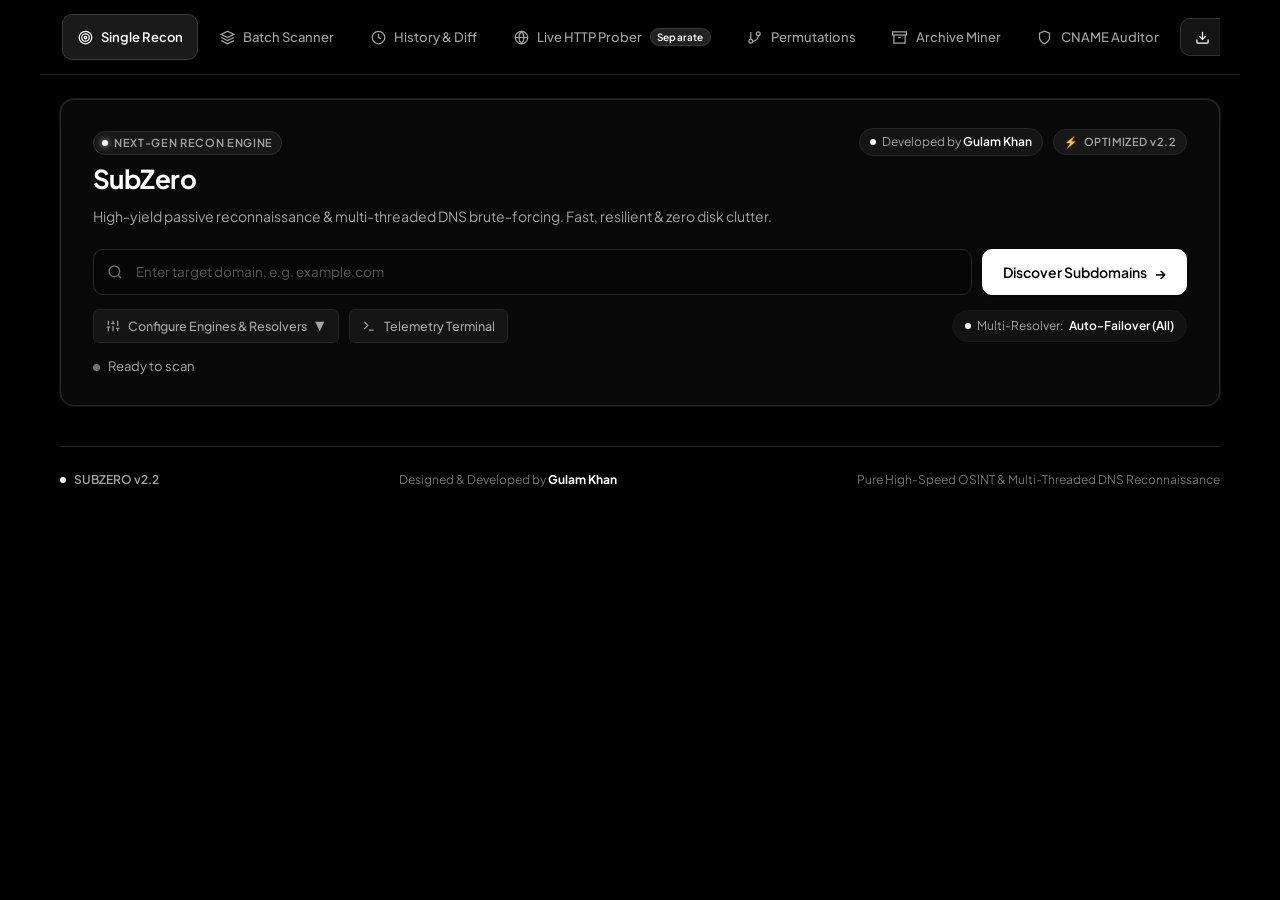
==== templates/index.html @ 430f4994 "feat: add 5 advanced recon engines, optimize multi-resolver flow, and improve UI - Direct TLS SAN Ce" ====
<!doctype html>
<html lang="en">
<head>
  <meta charset="utf-8">
  <meta name="viewport" content="width=device-width,initial-scale=1">
  <meta name="author" content="Gulam Khan">
  <meta name="description" content="SubZero - Enterprise OSINT Reconnaissance, Multi-Domain Batch Scanner, History Diff & Live Prober Developed by Gulam Khan">
  <title>SubZero — OSINT & Reconnaissance Platform (by Gulam Khan)</title>
  <link rel="preconnect" href="https://fonts.googleapis.com">
  <link rel="preconnect" href="https://fonts.gstatic.com" crossorigin>
  <link href="https://fonts.googleapis.com/css2?family=Plus+Jakarta+Sans:wght@400;500;600;700;800&family=JetBrains+Mono:wght@400;500;600&display=swap" rel="stylesheet">
  <link rel="stylesheet" href="/static/style.css?v=2026_monochrome_noir">
</head>
<body>


  <main class="wrap">
    <!-- Top Platform Navigation: Clean, Uncluttered, Enterprise Dashboard Feel -->
    <header class="platform-header">
      <div class="platform-nav-wrapper">
        <nav class="platform-nav" aria-label="Engine Views">
          <button type="button" class="nav-tab active" id="tab-btn-single" onclick="switchPlatformTab('single')">
            <span class="nav-icon"><svg viewBox="0 0 24 24" fill="none" stroke="currentColor" stroke-width="2"><circle cx="12" cy="12" r="10"/><circle cx="12" cy="12" r="6"/><circle cx="12" cy="12" r="2"/></svg></span>
            <span class="nav-title">Single Recon</span>
          </button>
          <button type="button" class="nav-tab" id="tab-btn-batch" onclick="switchPlatformTab('batch')">
            <span class="nav-icon"><svg viewBox="0 0 24 24" fill="none" stroke="currentColor" stroke-width="2"><polygon points="12 2 2 7 12 12 22 7 12 2"/><polyline points="2 17 12 22 22 17"/><polyline points="2 12 12 17 22 12"/></svg></span>
            <span class="nav-title">Batch Scanner</span>
          </button>
          <button type="button" class="nav-tab" id="tab-btn-history" onclick="switchPlatformTab('history')">
            <span class="nav-icon"><svg viewBox="0 0 24 24" fill="none" stroke="currentColor" stroke-width="2"><circle cx="12" cy="12" r="10"/><polyline points="12 6 12 12 16 14"/></svg></span>
            <span class="nav-title">History & Diff</span>
          </button>
          <button type="button" class="nav-tab nav-tab-prober" id="tab-btn-prober" onclick="switchPlatformTab('prober')">
            <span class="nav-icon"><svg viewBox="0 0 24 24" fill="none" stroke="currentColor" stroke-width="2"><circle cx="12" cy="12" r="10"/><line x1="2" y1="12" x2="22" y2="12"/><path d="M12 2a15.3 15.3 0 0 1 4 10 15.3 15.3 0 0 1-4 10 15.3 15.3 0 0 1-4-10 15.3 15.3 0 0 1 4-10z"/></svg></span>
            <span class="nav-title">Live HTTP Prober</span>
            <span class="nav-badge-pill">Separate</span>
          </button>
          <button type="button" class="nav-tab" id="tab-btn-permutations" onclick="switchPlatformTab('permutations')">
            <span class="nav-icon"><svg viewBox="0 0 24 24" fill="none" stroke="currentColor" stroke-width="2"><line x1="6" y1="3" x2="6" y2="15"/><circle cx="18" cy="6" r="3"/><circle cx="6" cy="18" r="3"/><path d="M18 9a9 9 0 0 1-9 9"/></svg></span>
            <span class="nav-title">Permutations</span>
          </button>
          <button type="button" class="nav-tab" id="tab-btn-archive" onclick="switchPlatformTab('archive')">
            <span class="nav-icon"><svg viewBox="0 0 24 24" fill="none" stroke="currentColor" stroke-width="2"><polyline points="21 8 21 21 3 21 3 8"/><rect x="1" y="3" width="22" height="5"/><line x1="10" y1="12" x2="14" y2="12"/></svg></span>
            <span class="nav-title">Archive Miner</span>
          </button>
          <button type="button" class="nav-tab" id="tab-btn-auditor" onclick="switchPlatformTab('auditor')">
            <span class="nav-icon"><svg viewBox="0 0 24 24" fill="none" stroke="currentColor" stroke-width="2"><path d="M12 22s8-4 8-10V5l-8-3-8 3v7c0 6 8 10 8 10z"/></svg></span>
            <span class="nav-title">CNAME Auditor</span>
          </button>
          <a href="/api/download/zip" class="nav-tab nav-tab-download" download="subzero_by_gulam_khan.zip" title="Download Complete Project ZIP (Portable & Ready-to-Run)" style="text-decoration: none; margin-left: auto;">
            <span class="nav-icon"><svg viewBox="0 0 24 24" fill="none" stroke="currentColor" stroke-width="2"><path d="M21 15v4a2 2 0 0 1-2 2H5a2 2 0 0 1-2-2v-4"/><polyline points="7 10 12 15 17 10"/><line x1="12" y1="15" x2="12" y2="3"/></svg></span>
            <span class="nav-title">Download ZIP</span>
          </a>
        </nav>
      </div>
    </header>

    <!-- ==================================================================== -->
    <!-- VIEW 1: SINGLE DOMAIN RECONNAISSANCE                                 -->
    <!-- ==================================================================== -->
    <div id="view-single" class="platform-view active">
      <!-- Hero & Scan Setup Card -->
      <section class="card hero" id="hero-card">
        <div class="brand-row">
          <div>
            <div class="eyebrow-badge">
              <span class="pulse-dot"></span>
              <span>NEXT-GEN RECON ENGINE</span>
            </div>
            <h1>SubZero</h1>
          </div>
          <div class="brand-right">
            <div class="developer-pill">
              <span class="dev-badge-dot"></span>
              <span class="dev-text">Developed by <strong class="dev-author">Gulam Khan</strong></span>
            </div>
            <div class="hud-status-badge">
              <span class="hud-icon">⚡</span>
              <span class="hud-text">OPTIMIZED v2.2</span>
            </div>
          </div>
        </div>
        <p class="muted">High-yield passive reconnaissance & multi-threaded DNS brute-forcing. Fast, resilient & zero disk clutter.</p>

        <form id="scan-form" class="row" onsubmit="event.preventDefault(); startScan();">
          <div class="input-wrapper">
            <span class="input-icon"><svg viewBox="0 0 24 24" fill="none" stroke="currentColor" stroke-width="2"><circle cx="11" cy="11" r="8"/><line x1="21" y1="21" x2="16.65" y2="16.65"/></svg></span>
            <input id="domain" type="text" placeholder="Enter target domain, e.g. example.com" autocomplete="off" spellcheck="false" required>
          </div>
          <button id="scan-btn" type="submit">
            <span class="btn-text">Discover Subdomains</span>
            <span class="btn-arrow">→</span>
          </button>
          <button id="cancel-btn" type="button" class="btn-cancel hidden" onclick="cancelScan()">
            <span>✕ Cancel</span>
          </button>
        </form>

        <!-- Clean Quick Toolbar (Clean Minimalist Interface) -->
        <div class="quick-toolbar">
          <button type="button" class="drawer-toggle-btn" id="btn-toggle-engines" onclick="toggleEngineDrawer()">
            <svg width="14" height="14" viewBox="0 0 24 24" fill="none" stroke="currentColor" stroke-width="2"><line x1="4" y1="21" x2="4" y2="14"/><line x1="4" y1="10" x2="4" y2="3"/><line x1="12" y1="21" x2="12" y2="12"/><line x1="12" y1="8" x2="12" y2="3"/><line x1="20" y1="21" x2="20" y2="16"/><line x1="20" y1="12" x2="20" y2="3"/><line x1="1" y1="14" x2="7" y2="14"/><line x1="9" y1="8" x2="15" y2="8"/><line x1="17" y1="16" x2="23" y2="16"/></svg><span>Configure Engines & Resolvers</span>
            <span id="engine-drawer-arrow">▼</span>
          </button>
          <button type="button" class="drawer-toggle-btn" id="btn-toggle-terminal" onclick="toggleTerminalBox()">
            <svg width="14" height="14" viewBox="0 0 24 24" fill="none" stroke="currentColor" stroke-width="2"><polyline points="4 17 10 11 4 5"/><line x1="12" y1="19" x2="20" y2="19"/></svg><span>Telemetry Terminal</span>
          </button>
          <div class="quick-resolver-pill">
            <span class="quick-dot"></span>
            <span>Multi-Resolver:</span>
            <strong id="quick-resolver-label">Auto-Failover (All)</strong>
          </div>
        </div>

        <!-- Collapsible Engine Drawer (Hidden by default for maximum front-page cleanliness) -->
        <div id="engine-drawer" class="engine-drawer hidden">
          <div class="engine-section-label">CONFIGURE RECONNAISSANCE ENGINES</div>
          <div class="toggle-row">
            <label class="engine-chip">
              <input id="source-subfinder" type="checkbox" checked>
              <span class="chip-dot"></span>
              <span class="chip-label">Subfinder Fast</span>
            </label>
            <label class="engine-chip chip-deep">
              <input id="source-subfinder_all" type="checkbox" checked>
              <span class="chip-dot"></span>
              <span class="chip-label">Subfinder Deep (52 Sources)</span>
            </label>
            <label class="engine-chip chip-ct">
              <input id="source-crtsh" type="checkbox" checked>
              <span class="chip-dot"></span>
              <span class="chip-label">crt.sh (CT Logs)</span>
            </label>
            <label class="engine-chip">
              <input id="source-rapiddns" type="checkbox" checked>
              <span class="chip-dot"></span>
              <span class="chip-label">RapidDNS</span>
            </label>
            <label class="engine-chip chip-emerald">
              <input id="source-hackertarget" type="checkbox" checked>
              <span class="chip-dot"></span>
              <span class="chip-label">HackerTarget</span>
            </label>
            <label class="engine-chip">
              <input id="source-sslmate" type="checkbox" checked>
              <span class="chip-dot"></span>
              <span class="chip-label">SSLMate (CertSpotter)</span>
            </label>
            <label class="engine-chip">
              <input id="source-amass" type="checkbox">
              <span class="chip-dot"></span>
              <span class="chip-label">Amass (File-Streamed)</span>
            </label>
            <label class="engine-chip">
              <input id="source-otx" type="checkbox" checked>
              <span class="chip-dot"></span>
              <span class="chip-label">AlienVault OTX</span>
            </label>
            <label class="engine-chip">
              <input id="source-urlscan" type="checkbox" checked>
              <span class="chip-dot"></span>
              <span class="chip-label">URLScan.io</span>
            </label>

            <!-- Active DNS Brute-Force Chip Group -->
            <div class="active-group">
              <label class="engine-chip chip-active" style="border:none; background:transparent; padding:0;">
                <input id="active-dns" type="checkbox">
                <span class="chip-dot"></span>
                <span class="chip-label">Active DNS Brute-Force</span>
              </label>
              <select id="active-wordlist" class="wordlist-select" title="Dictionary size for DNS brute-forcing">
                <option value="5000" selected>Top 5,000 (SecLists)</option>
                <option value="10000">Deep 10,000 (SecLists)</option>
                <option value="20000">Extreme 20,000</option>
                <option value="1500">Fast 1,500</option>
              </select>
            </div>

            <!-- Multi-Resolver Live DNS Check Group -->
            <div class="active-group resolver-group">
              <label class="engine-chip chip-multidns" style="border:none; background:transparent; padding:0;" title="Live DNS Check: Queries Tier-1 public resolvers to determine domain liveness.">
                <input id="validate-dns" type="checkbox" checked>
                <span class="chip-dot"></span>
                <span class="chip-label">Live DNS Check</span>
              </label>
              <select id="dns-resolver-target" class="resolver-select" title="Choose specific resolver or test all with auto-failover" onchange="updateQuickResolverLabel()">
                <option value="all" selected>⚡ All Resolvers (Auto-Failover / Confirm Dead)</option>
                <option value="cloudflare">Cloudflare (1.1.1.1 / 1.0.0.1)</option>
                <option value="google">Google Public DNS (8.8.8.8 / 8.8.4.4)</option>
                <option value="opendns">OpenDNS (208.67.222.222 / 208.67.220.220)</option>
                <option value="quad9">Quad9 Secure (9.9.9.9 / 149.112.112.112)</option>
                <option value="adguard">AdGuard DNS (94.140.14.14)</option>
                <option value="controld">Control D (76.76.2.0)</option>
                <option value="level3">Level3 / Lumen (4.2.2.1)</option>
                <option value="system">System Local OS Only</option>
              </select>
            </div>
            <label class="engine-chip chip-verbose">
              <input id="verbose-dns" type="checkbox" checked>
              <span class="chip-dot"></span>
              <span class="chip-label">Live Verbose Query Log</span>
            </label>
          </div>
        </div>

        <!-- Dynamic Live Scanning Radar HUD (Visible when scan is active) -->
        <div id="scan-hud" class="scan-hud hidden">
          <div class="hud-top">
            <!-- Cyber Radar Scanner Visual -->
            <div class="radar-box">
              <div class="radar-circle">
                <div class="radar-sweep"></div>
                <div class="radar-cross-h"></div>
                <div class="radar-cross-v"></div>
                <div class="radar-dot dot-1"></div>
                <div class="radar-dot dot-2"></div>
                <div class="radar-dot dot-3"></div>
                <div class="radar-center-blip"></div>
              </div>
            </div>

            <div class="hud-details">
              <div class="hud-target-bar">
                <div class="hud-target-pill">
                  <span class="hud-tag">TARGET</span>
                  <span id="hud-target" class="hud-target-text">domain.com</span>
                </div>
                <div class="hud-timer-pill">
                  <span class="timer-icon">⏱</span>
                  <span id="hud-timer" class="hud-timer-text">00:00</span>
                </div>
              </div>

              <div id="hud-message" class="hud-message">Initiating reconnaissance engines...</div>

              <div class="hud-progress-track">
                <div id="hud-progress-fill" class="hud-progress-fill"></div>
              </div>
            </div>
          </div>

          <!-- Real-time Engine Activity Badges -->
          <div id="hud-chips-container" class="hud-chips-container">
            <!-- Populated dynamically with pulsing active badges -->
          </div>
        </div>

        <!-- Live Backend Terminal Log Stream (Toggleable on demand) -->
        <div id="terminal-box" class="terminal-box hidden">
          <div class="terminal-header">
            <div class="terminal-left-group">
              <div class="terminal-dots">
                <span class="dot-red"></span>
                <span class="dot-yellow"></span>
                <span class="dot-green"></span>
              </div>
              <div class="terminal-tabs">
                <button type="button" class="term-tab active" id="tab-active-dns" onclick="setTerminalFilter('active-dns')">🎯 Active DNS Only</button>
                <button type="button" class="term-tab" id="tab-all" onclick="setTerminalFilter('all')">All Logs</button>
                <button type="button" class="term-tab" id="tab-resolved" onclick="setTerminalFilter('resolved')">✅ Resolved Only</button>
              </div>
            </div>
            <div class="terminal-actions">
              <span id="term-counter" class="term-counter">0 QUERIES STREAMED</span>
              <button type="button" id="term-scroll-btn" class="term-btn" onclick="toggleAutoScroll()">Auto-scroll: ON</button>
              <button type="button" class="term-btn" onclick="clearTerminal()">Clear</button>
              <button type="button" id="term-toggle-btn" class="term-btn" onclick="toggleTerminal()">Hide</button>
            </div>
          </div>
          <div id="terminal-body" class="terminal-body">
            <div class="terminal-line log-info">[00:00:00] SubZero v2.2 • Developed by Gulam Khan</div>
            <div class="terminal-line muted-line">[00:00:00] Backend ready. Specifically streaming Active DNS brute-force queries (#0001, #0002...) live here...</div>
          </div>
        </div>

        <!-- General Status Bar -->
        <div id="status" class="status idle" aria-live="polite">
          <span class="dot"></span>
          <span class="text">Ready to scan</span>
        </div>
      </section>

      <!-- Results Section Card -->
      <section id="out" class="card out-card hidden">
        <!-- 1. Dedicated MAIN TARGET DOMAIN Block (Always at the very top of findings) -->
        <div class="results-block-main">
          <div class="block-section-heading">
            <span class="heading-icon">🎯</span>
            <span class="heading-title">MAIN TARGET DOMAIN</span>
            <span class="badge badge-apex-pill">APEX ROOT</span>
          </div>
          <div id="main-domain-showcase" class="main-domain-card">
            <div class="main-domain-inner">
              <div class="main-domain-left">
                <span class="badge badge-main-domain">TARGET APEX</span>
                <strong id="main-domain-host" class="main-domain-host">example.com</strong>
              </div>
              <div id="main-domain-meta" class="main-domain-right"></div>
            </div>
          </div>
        </div>

        <!-- 2. Dedicated DISCOVERED SUBDOMAINS Block (Directly below Main Domain) -->
        <div class="results-block-subs">
          <div class="top">
            <div>
              <div class="count-row">
                <span class="subs-title-icon">🔍</span>
                <h2 id="count">0 Subdomains</h2>
                <span id="cached-tag" class="badge badge-cached hidden">Cached</span>
              </div>
              <p id="source-stats" class="muted stats-line"></p>
            </div>
            <div class="actions">
              <a id="link-html" href="#" class="action-btn action-btn-html" download title="Download Executive HTML Report">HTML Report</a>
              <a id="link-txt" href="#" class="action-btn" download>TXT</a>
              <a id="link-csv" href="#" class="action-btn" download>CSV</a>
              <a id="link-json" href="#" class="action-btn" download>JSON</a>
              <a id="link-ips" href="#" class="action-btn action-btn-ips" download title="Download clean list of resolved unique IP addresses">IPs (.txt)</a>
              <button type="button" id="btn-to-permutations" class="action-btn action-btn-permute" onclick="sendDiscoveredToPermutations()" title="Mutate discovered subdomains to uncover hidden staging/dev assets">Permute</button>
              <button type="button" id="btn-to-archive" class="action-btn action-btn-archive" onclick="sendDomainToArchiveMiner()" title="Extract historical URLs & sensitive endpoints from Internet Archive">Archive URLs</button>
              <button type="button" id="btn-to-auditor" class="action-btn action-btn-auditor" onclick="sendDiscoveredToAuditor()" title="Audit DNS CNAMEs for dangling cloud pointers">CNAME Audit</button>
              <button type="button" id="btn-to-prober" class="action-btn action-btn-probe" onclick="sendDiscoveredToProber()" title="Send discovered subdomains to the Live HTTP Prober">Probe Status</button>
              <button type="button" id="btn-open-diff" class="action-btn action-btn-diff" onclick="openDiffModal()" title="Compare current scan against previous scans to identify newly added (+) or removed (-) subdomains">Delta Diff</button>
              <button type="button" id="copy-ips-btn" class="action-btn action-btn-copy-ips" onclick="copyDiscoveredIPs()" title="Copy all unique resolved IPs to clipboard">Copy IPs</button>
              <button type="button" id="copy-btn" class="copy-all-btn" onclick="copyAll()">Copy Subs</button>
            </div>
          </div>

          <!-- Real-Time Filter Bar -->
          <div class="filter-row">
            <div class="filter-wrapper">
              <span class="filter-icon"><svg width="14" height="14" viewBox="0 0 24 24" fill="none" stroke="currentColor" stroke-width="2"><circle cx="11" cy="11" r="8"/><line x1="21" y1="21" x2="16.65" y2="16.65"/></svg></span>
              <input id="filter-input" type="text" placeholder="Filter subdomains (e.g. admin, api, vpn, mail)..." oninput="filterResults()">
              <button type="button" id="filter-clear-btn" class="filter-clear hidden" onclick="clearFilter()">✕</button>
            </div>
            <div id="filter-counter" class="filter-counter hidden">Showing 0 of 0</div>
          </div>

          <!-- Discovered Subdomains List Container (#001, #002...) -->
          <div id="list" class="list"></div>

          <!-- Optional Provider Notes: Collapsible, subtle, unobtrusive at the bottom -->
          <div id="warnings" class="warn-collapsible hidden"></div>
        </div>
      </section>
    </div>

    <!-- ==================================================================== -->
    <!-- VIEW 2: MULTI-DOMAIN BATCH QUEUE SCANNER                             -->
    <!-- ==================================================================== -->
    <div id="view-batch" class="platform-view hidden">
      <section class="card hero">
        <div class="brand-row">
          <div>
            <div class="eyebrow-badge">
              <span class="pulse-dot"></span>
              <span>ENTERPRISE QUEUE ENGINE</span>
            </div>
            <h2>Multi-Domain Batch Recon</h2>
          </div>
          <div class="brand-right">
            <div class="developer-pill">
              <span class="dev-badge-dot"></span>
              <span class="dev-text">Developed by <strong class="dev-author">Gulam Khan</strong></span>
            </div>
          </div>
        </div>
        <p class="muted">Queue multiple domains for automated discovery. Executes sequential scans with zero memory leaks and automatic artifact generation.</p>

        <div class="batch-input-card">
          <label class="batch-label" for="batch-domains">
            <span>TARGET DOMAIN QUEUE (ONE PER LINE)</span>
            <span id="batch-count-badge" class="badge badge-cached">0 targets</span>
          </label>
          <textarea id="batch-domains" class="batch-textarea" rows="6" placeholder="tesla.com&#10;spacex.com&#10;stripe.com&#10;uber.com" spellcheck="false" oninput="updateBatchTargetCount()"></textarea>

          <div class="batch-controls">
            <button id="batch-start-btn" type="button" class="btn-primary" onclick="startBatchScan()">
              <span>Launch Batch Recon</span>
            </button>
            <button id="batch-cancel-btn" type="button" class="btn-cancel hidden" onclick="cancelBatchScan()">
              <span>✕ Cancel Batch</span>
            </button>
            <button type="button" class="term-btn" onclick="document.getElementById('batch-domains').value = ''; updateBatchTargetCount();">Clear</button>
          </div>
        </div>

        <!-- Real-Time Batch Progress Track -->
        <div id="batch-hud" class="scan-hud hidden" style="margin-top: 20px;">
          <div class="hud-top">
            <div class="radar-box">
              <div class="radar-circle">
                <div class="radar-sweep"></div>
                <div class="radar-cross-h"></div>
                <div class="radar-cross-v"></div>
                <div class="radar-center-blip"></div>
              </div>
            </div>
            <div class="hud-details">
              <div class="hud-target-bar">
                <div class="hud-target-pill">
                  <span class="hud-tag">CURRENT</span>
                  <span id="batch-current-domain" class="hud-target-text">None</span>
                </div>
                <div class="hud-timer-pill">
                  <span class="timer-icon">📊</span>
                  <span id="batch-progress-text" class="hud-timer-text">0 / 0</span>
                </div>
              </div>
              <div id="batch-status-msg" class="hud-message">Queue idle.</div>
              <div class="hud-progress-track">
                <div id="batch-progress-fill" class="hud-progress-fill" style="width: 0%;"></div>
              </div>
            </div>
          </div>
        </div>

        <!-- Batch Results Summary Table -->
        <div id="batch-results-box" class="batch-results-container hidden">
          <div class="batch-results-header">
            <h3>Batch Execution Summary</h3>
            <span id="batch-total-subdomains" class="badge badge-conf-high">0 Subdomains Discovered</span>
          </div>
          <div class="table-responsive">
            <table class="cyber-table" id="batch-summary-table">
              <thead>
                <tr>
                  <th>Target Domain</th>
                  <th>Status</th>
                  <th>Subdomains Found</th>
                  <th>Actions</th>
                </tr>
              </thead>
              <tbody id="batch-summary-tbody">
                <!-- Dynamically populated -->
              </tbody>
            </table>
          </div>
        </div>
      </section>
    </div>

    <!-- ==================================================================== -->
    <!-- VIEW 3: SCAN HISTORY & DIFF TRACKER                                  -->
    <!-- ==================================================================== -->
    <div id="view-history" class="platform-view hidden">
      <section class="card hero">
        <div class="brand-row">
          <div>
            <div class="eyebrow-badge">
              <span class="pulse-dot"></span>
              <span>TIMELINE & DELTA TRACKER</span>
            </div>
            <h2>Scan History & Change Diff</h2>
          </div>
          <div class="brand-right">
            <div class="developer-pill">
              <span class="dev-badge-dot"></span>
              <span class="dev-text">Developed by <strong class="dev-author">Gulam Khan</strong></span>
            </div>
          </div>
        </div>
        <p class="muted">Review historical discovery snapshots and calculate precise differences. Detect newly provisioned subdomains (+) and decommissioned endpoints (-).</p>

        <!-- Diff Comparison Selector -->
        <div class="diff-selection-bar">
          <div class="diff-select-group">
            <label for="diff-select-a">BASELINE SCAN (OLDER)</label>
            <select id="diff-select-a" class="cyber-select">
              <option value="">Select Baseline Scan...</option>
            </select>
          </div>
          <div class="diff-vs-badge">VS</div>
          <div class="diff-select-group">
            <label for="diff-select-b">COMPARISON SCAN (NEWER)</label>
            <select id="diff-select-b" class="cyber-select">
              <option value="">Select Comparison Scan...</option>
            </select>
          </div>
          <button type="button" class="btn-primary" onclick="computeScanDiff()">
            <span>Compare Scans</span>
          </button>
        </div>

        <!-- Diff Output Container -->
        <div id="diff-output-box" class="diff-output-card hidden">
          <div class="diff-metric-grid">
            <div class="metric-card metric-added">
              <div class="metric-val" id="diff-count-added">+0</div>
              <div class="metric-lbl">New Subdomains Added</div>
            </div>
            <div class="metric-card metric-removed">
              <div class="metric-val" id="diff-count-removed">-0</div>
              <div class="metric-lbl">Subdomains Removed</div>
            </div>
            <div class="metric-card metric-unchanged">
              <div class="metric-val" id="diff-count-unchanged">0</div>
              <div class="metric-lbl">Persistent / Unchanged</div>
            </div>
          </div>

          <div class="diff-lists-grid">
            <div class="diff-column">
              <h4 class="diff-col-header header-added">🟢 Newly Discovered Subdomains</h4>
              <div id="diff-added-list" class="diff-item-list">
                <div class="list-empty">No additions found.</div>
              </div>
            </div>
            <div class="diff-column">
              <h4 class="diff-col-header header-removed">🔴 Removed / Offline Subdomains</h4>
              <div id="diff-removed-list" class="diff-item-list">
                <div class="list-empty">No removals found.</div>
              </div>
            </div>
          </div>
        </div>

        <!-- Historical Scans Table -->
        <div class="history-table-section">
          <div class="history-header-row">
            <h3>Recent Reconnaissance Scans</h3>
            <button type="button" class="term-btn" onclick="fetchHistoryScans()">🔄 Refresh History</button>
          </div>
          <div class="table-responsive">
            <table class="cyber-table" id="history-table">
              <thead>
                <tr>
                  <th>Timestamp</th>
                  <th>Target Domain</th>
                  <th>Subdomains Found</th>
                  <th>Engines Used</th>
                  <th>Actions</th>
                </tr>
              </thead>
              <tbody id="history-table-tbody">
                <!-- Dynamically populated -->
              </tbody>
            </table>
          </div>
        </div>
      </section>
    </div>

    <!-- ==================================================================== -->
    <!-- VIEW 4: SEPARATE LIVE HTTP / SERVICE PROBER                          -->
    <!-- ==================================================================== -->
    <div id="view-prober" class="platform-view hidden">
      <section class="card hero">
        <div class="brand-row">
          <div>
            <div class="eyebrow-badge">
              <span class="pulse-dot"></span>
              <span>STRICTLY SEPARATE MODULE</span>
            </div>
            <h2>Live HTTP & Service Prober</h2>
          </div>
          <div class="brand-right">
            <div class="developer-pill">
              <span class="dev-badge-dot"></span>
              <span class="dev-text">Developed by <strong class="dev-author">Gulam Khan</strong></span>
            </div>
          </div>
        </div>
        <p class="muted">On-demand service availability testing. Strictly separated from passive and active DNS enumeration to maintain pure, lightweight reconnaissance.</p>

        <div class="batch-input-card">
          <div class="prober-input-top">
            <label class="batch-label" for="prober-hosts">
              <span>TARGET HOSTS TO PROBE (ONE PER LINE)</span>
              <span id="prober-count-badge" class="badge badge-cached">0 hosts</span>
            </label>
            <button type="button" class="action-btn" onclick="importFromCurrentScan()" style="font-size: 11px;">
              📥 Import from Current Scan
            </button>
          </div>
          <textarea id="prober-hosts" class="batch-textarea" rows="6" placeholder="admin.example.com&#10;api.example.com&#10;vpn.example.com" spellcheck="false" oninput="updateProberCount()"></textarea>

          <div class="batch-controls" style="align-items: center; flex-wrap: wrap;">
            <button id="probe-start-btn" type="button" class="btn-primary" onclick="startLiveProbe()">
              <span>Probe Live Status</span>
            </button>
            <div class="active-group resolver-group" style="padding: 4px 10px;">
              <span style="font-size: 11px; font-weight: 700; color: var(--accent-emerald);">RESOLVER:</span>
              <select id="prober-resolver-target" class="resolver-select" title="DNS resolver used when validating host existence">
                <option value="all" selected>⚡ All Resolvers (Auto-Failover)</option>
                <option value="cloudflare">Cloudflare (1.1.1.1)</option>
                <option value="google">Google (8.8.8.8)</option>
                <option value="opendns">OpenDNS (208.67.222.222)</option>
                <option value="quad9">Quad9 (9.9.9.9)</option>
                <option value="adguard">AdGuard (94.140.14.14)</option>
                <option value="controld">Control D (76.76.2.0)</option>
                <option value="level3">Level3 (4.2.2.1)</option>
                <option value="system">System Local OS</option>
              </select>
            </div>
            <button type="button" class="term-btn" onclick="document.getElementById('prober-hosts').value = ''; updateProberCount();">Clear</button>
          </div>
        </div>

        <!-- Prober Metrics Bar -->
        <div id="prober-metrics" class="diff-metric-grid hidden" style="margin-top: 20px;">
          <div class="metric-card metric-unchanged">
            <div class="metric-val" id="metric-total-probed">0</div>
            <div class="metric-lbl">Total Probed</div>
          </div>
          <div class="metric-card metric-added">
            <div class="metric-val" id="metric-live-200">0</div>
            <div class="metric-lbl">200 OK (Live)</div>
          </div>
          <div class="metric-card" style="border-color: rgba(56, 189, 248, 0.3);">
            <div class="metric-val" style="color: #38bdf8;" id="metric-redirects">0</div>
            <div class="metric-lbl">3xx Redirects</div>
          </div>
          <div class="metric-card" style="border-color: rgba(245, 158, 11, 0.3);">
            <div class="metric-val" style="color: #f59e0b;" id="metric-auth-403">0</div>
            <div class="metric-lbl">4xx Forbidden</div>
          </div>
          <div class="metric-card metric-removed">
            <div class="metric-val" id="metric-dead">0</div>
            <div class="metric-lbl">Dead / Unreachable</div>
          </div>
        </div>

        <!-- Prober Filter & Search -->
        <div id="prober-results-box" class="prober-results-container hidden" style="margin-top: 24px;">
          <div class="filter-row">
            <div class="filter-wrapper">
              <span class="filter-icon"><svg width="14" height="14" viewBox="0 0 24 24" fill="none" stroke="currentColor" stroke-width="2"><circle cx="11" cy="11" r="8"/><line x1="21" y1="21" x2="16.65" y2="16.65"/></svg></span>
              <input id="prober-filter-input" type="text" placeholder="Filter by status (200, 403), title, server, or hostname..." oninput="filterProberResults()">
            </div>
            <button type="button" class="term-btn" onclick="copyLiveHosts()">Copy Live Hosts</button>
          </div>

          <div class="table-responsive" style="margin-top: 14px;">
            <table class="cyber-table" id="prober-table">
              <thead>
                <tr>
                  <th>Host</th>
                  <th>Status</th>
                  <th>Title</th>
                  <th>Web Server</th>
                  <th>Latency</th>
                  <th>Action</th>
                </tr>
              </thead>
              <tbody id="prober-tbody">
                <!-- Dynamically populated -->
              </tbody>
            </table>
          </div>
        </div>
      </section>
    </div>

    <!-- ==================================================================== -->
    <!-- VIEW 5: DNS ASSET INTEGRITY & DANGLING CNAME AUDITOR                 -->
    <!-- ==================================================================== -->
    <div id="view-auditor" class="platform-view hidden">
      <section class="card hero">
        <div class="brand-row">
          <div>
            <div class="eyebrow-badge">
              <span class="pulse-dot"></span>
              <span>DEFENSIVE ASSET INTEGRITY</span>
            </div>
            <h2>DNS CNAME & Asset Hygiene Auditor</h2>
          </div>
          <div class="brand-right">
            <div class="developer-pill">
              <span class="dev-badge-dot"></span>
              <span class="dev-text">Developed by <strong class="dev-author">Gulam Khan</strong></span>
            </div>
          </div>
        </div>
        <p class="muted">Audits DNS CNAME aliases against cloud providers (AWS S3, GitHub Pages, Heroku, Azure, Shopify, Zendesk, Fastly) to identify abandoned or dangling pointers before misconfigurations occur.</p>

        <div class="batch-input-card">
          <div class="prober-input-top">
            <label class="batch-label" for="auditor-hosts">
              <span>TARGET HOSTNAMES TO AUDIT (ONE PER LINE)</span>
              <span id="auditor-count-badge" class="badge badge-cached">0 hosts</span>
            </label>
            <button type="button" class="action-btn" onclick="importCurrentScanToAuditor()" style="font-size: 11px;">
              📥 Import from Current Scan
            </button>
          </div>
          <textarea id="auditor-hosts" class="batch-textarea" rows="6" placeholder="assets.example.com&#10;docs.example.com&#10;support.example.com" spellcheck="false" oninput="updateAuditorCount()"></textarea>

          <div class="batch-controls">
            <button id="audit-start-btn" type="button" class="btn-primary" onclick="startCnameAudit()">
              <span>Run DNS Integrity Audit</span>
            </button>
            <button type="button" class="term-btn" onclick="document.getElementById('auditor-hosts').value = ''; updateAuditorCount();">Clear</button>
          </div>
        </div>

        <!-- Auditor Metrics Grid -->
        <div id="auditor-metrics" class="diff-metric-grid hidden" style="margin-top: 20px;">
          <div class="metric-card metric-unchanged">
            <div class="metric-val" id="auditor-metric-total">0</div>
            <div class="metric-lbl">Total Audited</div>
          </div>
          <div class="metric-card metric-removed">
            <div class="metric-val" id="auditor-metric-dangling">0</div>
            <div class="metric-lbl">Dangling Pointers (Action Req.)</div>
          </div>
          <div class="metric-card" style="border-color: rgba(245, 158, 11, 0.35);">
            <div class="metric-val" style="color: #fbbf24;" id="auditor-metric-cnames">0</div>
            <div class="metric-lbl">Third-Party Cloud CNAMEs</div>
          </div>
          <div class="metric-card metric-added">
            <div class="metric-val" id="auditor-metric-safe">0</div>
            <div class="metric-lbl">Direct Records (Safe)</div>
          </div>
        </div>

        <!-- Auditor Results Table -->
        <div id="auditor-results-box" class="prober-results-container hidden" style="margin-top: 24px;">
          <div class="filter-row">
            <div class="filter-wrapper">
              <span class="filter-icon"><svg width="14" height="14" viewBox="0 0 24 24" fill="none" stroke="currentColor" stroke-width="2"><circle cx="11" cy="11" r="8"/><line x1="21" y1="21" x2="16.65" y2="16.65"/></svg></span>
              <input id="auditor-filter-input" type="text" placeholder="Filter by host, service (AWS, GitHub, Heroku), or status..." oninput="filterAuditorResults()">
            </div>
            <button type="button" class="term-btn" onclick="copyDanglingHosts()">Copy Dangling Hosts</button>
          </div>

          <div class="table-responsive" style="margin-top: 14px;">
            <table class="cyber-table" id="auditor-table">
              <thead>
                <tr>
                  <th>Host</th>
                  <th>CNAME Target</th>
                  <th>Cloud Service</th>
                  <th>Audit Status</th>
                  <th>Evidence / Fingerprint</th>
                  <th>Remediation Advisory</th>
                </tr>
              </thead>
              <tbody id="auditor-tbody">
                <!-- Dynamically populated -->
              </tbody>
            </table>
          </div>
        </div>
      </section>
    </div>

    <!-- ==================================================================== -->
    <!-- VIEW 6: SUBDOMAIN PERMUTATION & MUTATION ENGINE                      -->
    <!-- ==================================================================== -->
    <div id="view-permutations" class="platform-view hidden">
      <section class="card hero">
        <div class="brand-row">
          <div>
            <div class="eyebrow-badge">
              <span class="pulse-dot"></span>
              <span>INTELLIGENT MUTATION & ALTDNS ENGINE</span>
            </div>
            <h2>Subdomain Permutations</h2>
          </div>
          <div class="brand-right">
            <div class="developer-pill">
              <span class="dev-badge-dot"></span>
              <span class="dev-text">Developed by <strong class="dev-author">Gulam Khan</strong></span>
            </div>
          </div>
        </div>
        <p class="muted">Generates smart prefix/suffix mutations (dev-, api-, stage-, v1-, uat-) from seed subdomains and resolves them with multi-resolver DNS to discover hidden internal and staging assets.</p>

        <div class="batch-input-card">
          <div class="form-grid-2">
            <div>
              <label class="batch-label" for="perm-domain">TARGET ROOT DOMAIN</label>
              <input id="perm-domain" type="text" class="cyber-input" placeholder="e.g. example.com" spellcheck="false">
            </div>
            <div>
              <label class="batch-label" for="perm-resolver">DNS RESOLVER</label>
              <select id="perm-resolver" class="cyber-select">
                <option value="all" selected>⚡ All Resolvers (Auto-Failover / Confirm Dead)</option>
                <option value="cloudflare">Cloudflare (1.1.1.1)</option>
                <option value="google">Google Public DNS (8.8.8.8)</option>
                <option value="opendns">OpenDNS (208.67.222.222)</option>
                <option value="quad9">Quad9 (9.9.9.9)</option>
              </select>
            </div>
          </div>

          <div style="margin-top: 16px;">
            <div class="batch-label">
              <span>SEED SUBDOMAINS (ONE PER LINE OR PASTE)</span>
              <button type="button" class="term-btn" onclick="populatePermSeedsFromRecon()">Pull from Single Recon</button>
            </div>
            <textarea id="perm-seeds" class="batch-textarea" rows="4" placeholder="api.example.com&#10;dev.example.com&#10;admin.example.com" spellcheck="false"></textarea>
          </div>

          <div class="batch-controls" style="margin-top: 16px;">
            <button id="perm-scan-btn" type="button" class="btn-primary" onclick="startPermutationScan()">
              <span>Run Permutation Scan</span>
            </button>
            <button id="perm-preview-btn" type="button" class="action-btn" onclick="previewPermutationCandidates()">
              <span>Preview Candidates (Dry Run)</span>
            </button>
            <button type="button" class="term-btn" onclick="document.getElementById('perm-seeds').value = '';">Clear Seeds</button>
          </div>
        </div>

        <!-- Permutation Results Container -->
        <div id="perm-results-box" class="diff-output-card hidden">
          <div class="diff-metric-grid">
            <div class="metric-card metric-added">
              <div class="metric-val" id="perm-metric-live">0</div>
              <div class="metric-lbl">Live Subdomains Discovered</div>
            </div>
            <div class="metric-card metric-unchanged">
              <div class="metric-val" id="perm-metric-candidates">0</div>
              <div class="metric-lbl">Total Candidates Tested</div>
            </div>
            <div class="metric-card">
              <div class="metric-val" id="perm-metric-time">0s</div>
              <div class="metric-lbl">Scan Duration</div>
            </div>
          </div>

          <div class="filter-row">
            <div class="filter-wrapper">
              <span class="filter-icon"><svg width="14" height="14" viewBox="0 0 24 24" fill="none" stroke="currentColor" stroke-width="2"><circle cx="11" cy="11" r="8"/><line x1="21" y1="21" x2="16.65" y2="16.65"/></svg></span>
              <input id="perm-filter-input" type="text" placeholder="Filter discovered mutations..." oninput="filterPermutationResults()">
            </div>
            <button type="button" class="term-btn" onclick="copyLivePermutations()">Copy Live Hosts</button>
          </div>

          <div class="table-responsive">
            <table class="cyber-table" id="perm-table">
              <thead>
                <tr>
                  <th>Discovered Subdomain</th>
                  <th>Status</th>
                  <th>Resolved IPs</th>
                  <th>Resolver</th>
                  <th>Generating Rule</th>
                </tr>
              </thead>
              <tbody id="perm-tbody"></tbody>
            </table>
          </div>
        </div>
      </section>
    </div>

    <!-- ==================================================================== -->
    <!-- VIEW 7: HISTORICAL ARCHIVE & WAYBACK URL MINER                       -->
    <!-- ==================================================================== -->
    <div id="view-archive" class="platform-view hidden">
      <section class="card hero">
        <div class="brand-row">
          <div>
            <div class="eyebrow-badge">
              <span class="pulse-dot"></span>
              <span>WAYBACK & HISTORICAL RECON</span>
            </div>
            <h2>Historical Archive URL Miner</h2>
          </div>
          <div class="brand-right">
            <div class="developer-pill">
              <span class="dev-badge-dot"></span>
              <span class="dev-text">Developed by <strong class="dev-author">Gulam</strong></span>
            </div>
          </div>
        </div>
        <p class="muted">Queries Internet Archive (Wayback Machine) and AlienVault OTX to extract historical subdomains, leaked configuration files (.env, .git, .sql, .zip), and sensitive parameter endpoints.</p>

        <div class="batch-input-card">
          <div class="row" style="margin-top: 0;">
            <div class="input-wrapper">
              <span class="input-icon">📜</span>
              <input id="archive-domain-input" type="text" placeholder="Enter target domain, e.g. example.com" autocomplete="off" spellcheck="false">
            </div>
            <button id="archive-mine-btn" type="button" class="btn-primary" onclick="startArchiveMining()">
              <span>Mine Historical Archives</span>
            </button>
          </div>
        </div>

        <!-- Archive Results Container -->
        <div id="archive-results-box" class="diff-output-card hidden">
          <div class="diff-metric-grid">
            <div class="metric-card metric-unchanged">
              <div class="metric-val" id="archive-metric-total">0</div>
              <div class="metric-lbl">Total Archived URLs</div>
            </div>
            <div class="metric-card metric-added">
              <div class="metric-val" id="archive-metric-subs">0</div>
              <div class="metric-lbl">Historical Subdomains</div>
            </div>
            <div class="metric-card metric-removed">
              <div class="metric-val" id="archive-metric-sensitive">0</div>
              <div class="metric-lbl">Sensitive Files / Leaks</div>
            </div>
            <div class="metric-card" style="border-color: rgba(245, 158, 11, 0.35);">
              <div class="metric-val" style="color: #fbbf24;" id="archive-metric-params">0</div>
              <div class="metric-lbl">Parameter URLs</div>
            </div>
          </div>

          <!-- Category Sub-Tabs -->
          <div class="terminal-tabs" style="margin-bottom: 14px; background: rgba(0,0,0,0.5); padding: 5px;">
            <button type="button" class="term-tab active" id="tab-archive-sensitive" onclick="switchArchiveCategory('sensitive')">🔴 Sensitive Files (<span id="count-cat-sensitive">0</span>)</button>
            <button type="button" class="term-tab" id="tab-archive-params" onclick="switchArchiveCategory('params')">🔑 Parameters (<span id="count-cat-params">0</span>)</button>
            <button type="button" class="term-tab" id="tab-archive-subs" onclick="switchArchiveCategory('subs')">🌐 Historical Subdomains (<span id="count-cat-subs">0</span>)</button>
            <button type="button" class="term-tab" id="tab-archive-api" onclick="switchArchiveCategory('api')">⚡ API Routes (<span id="count-cat-api">0</span>)</button>
            <button type="button" class="term-tab" id="tab-archive-all" onclick="switchArchiveCategory('all')">All URLs</button>
          </div>

          <div class="filter-row">
            <div class="filter-wrapper">
              <span class="filter-icon"><svg width="14" height="14" viewBox="0 0 24 24" fill="none" stroke="currentColor" stroke-width="2"><circle cx="11" cy="11" r="8"/><line x1="21" y1="21" x2="16.65" y2="16.65"/></svg></span>
              <input id="archive-filter-input" type="text" placeholder="Filter archive results..." oninput="filterArchiveResults()">
            </div>
            <button type="button" class="term-btn" onclick="copyCurrentArchiveCategory()">Copy Current List</button>
          </div>

          <div class="table-responsive">
            <table class="cyber-table" id="archive-table">
              <thead id="archive-thead">
                <!-- Dynamically switched per category -->
              </thead>
              <tbody id="archive-tbody"></tbody>
            </table>
          </div>
        </div>
      </section>
    </div>

    <!-- Cyber Footer Attribution -->
    <footer class="cyber-footer">
      <div class="footer-wrap">
        <div class="footer-brand">
          <span class="footer-badge-dot"></span>
          <span class="footer-title">SUBZERO v2.2</span>
        </div>
        <div class="footer-dev">
          Designed & Developed by <strong class="author-name">Gulam Khan</strong>
        </div>
        <div class="footer-copy">
          Pure High-Speed OSINT & Multi-Threaded DNS Reconnaissance
        </div>
      </div>
    </footer>

    <!-- Interactive Scan Comparison & Delta Diff Modal -->
    <div id="diff-modal" class="modal-backdrop hidden" onclick="if(event.target === this) closeDiffModal();">
      <div class="modal-card">
        <div class="modal-header">
          <h3>
            <svg width="18" height="18" viewBox="0 0 24 24" fill="none" stroke="currentColor" stroke-width="2"><circle cx="12" cy="12" r="10"/><polyline points="12 6 12 12 16 14"/></svg>
            <span>Scan Delta Diff & Evolution Tracker</span>
          </h3>
          <button type="button" class="modal-close-btn" onclick="closeDiffModal()" title="Close dialog">✕</button>
        </div>
        <div class="modal-body">
          <div class="diff-selector-row">
            <select id="modal-diff-select-a" class="cyber-select" title="Older / Baseline Scan">
              <option value="">Select Baseline Scan (Older)...</option>
            </select>
            <span style="font-weight:700; color:var(--muted); font-size:12px;">VS</span>
            <select id="modal-diff-select-b" class="cyber-select" title="Newer / Comparison Scan">
              <option value="">Select Comparison Scan (Newer)...</option>
            </select>
            <button type="button" class="btn-primary" style="padding: 6px 16px; font-size: 12.5px;" onclick="runModalDiff()">
              <span>Compare</span>
            </button>
          </div>

          <div id="modal-diff-metrics" class="diff-metrics-summary hidden">
            <div class="diff-stat-card stat-added">
              <div id="modal-stat-added" class="diff-stat-num">+0</div>
              <div class="diff-stat-lbl">New Subdomains Added</div>
            </div>
            <div class="diff-stat-card stat-removed">
              <div id="modal-stat-removed" class="diff-stat-num">-0</div>
              <div class="diff-stat-lbl">Subdomains Removed / Decommissioned</div>
            </div>
            <div class="diff-stat-card stat-unchanged">
              <div id="modal-stat-unchanged" class="diff-stat-num">0</div>
              <div class="diff-stat-lbl">Persistent / Unchanged</div>
            </div>
          </div>

          <div id="modal-diff-lists" class="diff-lists-grid hidden">
            <div class="diff-column">
              <h4 class="diff-col-header" style="color: #4ade80;">🟢 Newly Discovered (+)</h4>
              <div id="modal-diff-added-list" class="diff-item-list">
                <div class="list-empty">None</div>
              </div>
            </div>
            <div class="diff-column">
              <h4 class="diff-col-header" style="color: #f87171;">🔴 Removed / Decommissioned (-)</h4>
              <div id="modal-diff-removed-list" class="diff-item-list">
                <div class="list-empty">None</div>
              </div>
            </div>
          </div>
        </div>
      </div>
    </div>
  </main>

  <script>
    /* ==========================================================================
       GLOBAL STATE & CONTROLLERS
       ========================================================================== */
    const statusEl = document.getElementById('status');
    const statusText = () => statusEl.querySelector('.text');
    const scanBtn = document.getElementById('scan-btn');
    const cancelBtn = document.getElementById('cancel-btn');
    const filterInput = document.getElementById('filter-input');
    const filterClearBtn = document.getElementById('filter-clear-btn');
    const filterCounter = document.getElementById('filter-counter');
    const scanHud = document.getElementById('scan-hud');
    const hudTarget = document.getElementById('hud-target');
    const hudTimer = document.getElementById('hud-timer');
    const hudMessage = document.getElementById('hud-message');
    const hudProgressFill = document.getElementById('hud-progress-fill');
    const hudChipsContainer = document.getElementById('hud-chips-container');
    const heroCard = document.getElementById('hero-card');

    let activeJobId = null;
    let pollTimer = null;
    let clockTimer = null;
    let tickerTimer = null;
    let elapsedSeconds = 0;
    let currentResults = [];
    let lastLogIndex = 0;
    let autoScroll = true;
    let allReceivedLogs = [];
    let currentLogFilter = 'active-dns';

    // Batch State
    let activeBatchId = null;
    let batchPollTimer = null;

    // Prober State
    let currentProberResults = [];

    const TICKER_MESSAGES = [
      "Analyzing Certificate Transparency logs (crt.sh & SSLMate)...",
      "Scanning passive OSINT & reverse DNS records (HackerTarget)...",
      "Federating multi-source discovery across 52 Subfinder engines...",
      "Querying rapid DNS historical records (RapidDNS)...",
      "Executing high-speed parallel DNS lookups...",
      "Normalizing, verifying, and ranking discovered hosts..."
    ];
    let tickerIndex = 0;

    /* ==========================================================================
       TAB SWITCHING CONTROLLER (Zero clutter)
       ========================================================================== */
    function switchPlatformTab(tabId) {
      document.querySelectorAll('.platform-view').forEach(view => {
        view.classList.remove('active');
        view.classList.add('hidden');
      });

      document.querySelectorAll('.nav-tab').forEach(tab => {
        tab.classList.remove('active');
      });

      const targetView = document.getElementById(`view-${tabId}`);
      const targetBtn = document.getElementById(`tab-btn-${tabId}`);

      if (targetView) {
        targetView.classList.remove('hidden');
        targetView.classList.add('active');
      }
      if (targetBtn) {
        targetBtn.classList.add('active');
      }

      // Auto-load history data if switching to history tab
      if (tabId === 'history') {
        fetchHistoryScans();
      }
    }

    /* ==========================================================================
       STATUS & TICKER HELPERS
       ========================================================================== */
    function setStatus(type, message) {
      statusEl.className = 'status ' + type;
      statusText().textContent = message;
    }

    function updateExportLinks(jobId) {
      document.getElementById('link-txt').href = `/api/results.txt?job=${jobId}`;
      document.getElementById('link-csv').href = `/api/results.csv?job=${jobId}`;
      document.getElementById('link-json').href = `/api/results.json?job=${jobId}`;
      const linkIps = document.getElementById('link-ips');
      if (linkIps) {
        linkIps.href = `/api/results/ips.txt?job=${jobId}`;
      }
      const linkHtml = document.getElementById('link-html');
      if (linkHtml) {
        linkHtml.href = `/api/results.html?job=${jobId}`;
      }
    }

    function formatTime(sec) {
      const m = Math.floor(sec / 60).toString().padStart(2, '0');
      const s = (sec % 60).toString().padStart(2, '0');
      return `${m}:${s}`;
    }

    function startClock() {
      elapsedSeconds = 0;
      hudTimer.textContent = '00:00';
      if (clockTimer) clearInterval(clockTimer);
      clockTimer = setInterval(() => {
        elapsedSeconds++;
        hudTimer.textContent = formatTime(elapsedSeconds);
      }, 1000);
    }

    function stopClock() {
      if (clockTimer) {
        clearInterval(clockTimer);
        clockTimer = null;
      }
    }

    function startTicker() {
      tickerIndex = 0;
      if (tickerTimer) clearInterval(tickerTimer);
      tickerTimer = setInterval(() => {
        tickerIndex = (tickerIndex + 1) % TICKER_MESSAGES.length;
        hudMessage.textContent = TICKER_MESSAGES[tickerIndex];
      }, 2400);
    }

    function stopTicker() {
      if (tickerTimer) {
        clearInterval(tickerTimer);
        tickerTimer = null;
      }
    }

    function populateHudChips(sources, activeDns) {
      hudChipsContainer.innerHTML = '';
      const allActive = [...sources];
      if (activeDns) allActive.push('active-dns');

      allActive.forEach(name => {
        const chip = document.createElement('div');
        chip.className = 'hud-chip active';
        chip.id = `hud-chip-${name}`;

        const dot = document.createElement('span');
        dot.className = 'hud-chip-dot';

        const label = document.createElement('span');
        label.textContent = name;

        chip.appendChild(dot);
        chip.appendChild(label);
        hudChipsContainer.appendChild(chip);
      });
    }

    /* ==========================================================================
       SINGLE SCAN EXECUTION
       ========================================================================== */
    async function startScan() {
      const domainInput = document.getElementById('domain');
      const domain = domainInput.value.trim().toLowerCase();
      if (!domain) {
        setStatus('error', 'Please enter a target domain.');
        return;
      }

      const sources = [];
      if (document.getElementById('source-subfinder').checked) sources.push('subfinder');
      if (document.getElementById('source-subfinder_all').checked) sources.push('subfinder_all');
      if (document.getElementById('source-crtsh').checked) sources.push('crtsh');
      if (document.getElementById('source-rapiddns').checked) sources.push('rapiddns');
      if (document.getElementById('source-hackertarget') && document.getElementById('source-hackertarget').checked) sources.push('hackertarget');
      if (document.getElementById('source-sslmate').checked) sources.push('sslmate');
      if (document.getElementById('source-amass').checked) sources.push('amass');
      if (document.getElementById('source-otx') && document.getElementById('source-otx').checked) sources.push('otx');
      if (document.getElementById('source-urlscan') && document.getElementById('source-urlscan').checked) sources.push('urlscan');

      const activeDns = document.getElementById('active-dns').checked;
      const validateDns = document.getElementById('validate-dns').checked;

      if (sources.length === 0 && !activeDns) {
        setStatus('error', 'Select at least one discovery source or enable active DNS brute-force.');
        return;
      }

      // Reset state & start dynamic HUD
      if (pollTimer) clearInterval(pollTimer);
      activeJobId = null;
      currentResults = [];
      filterInput.value = '';
      clearFilter();

      const outCard = document.getElementById('out');
      if (outCard) outCard.classList.add('hidden');
      const mainShowcaseReset = document.getElementById('main-domain-showcase');
      if (mainShowcaseReset) mainShowcaseReset.classList.add('hidden');

      lastLogIndex = 0;
      allReceivedLogs = [];
      const counterEl = document.getElementById('term-counter');
      if (counterEl) counterEl.textContent = '0 QUERIES STREAMED';
      const termBody = document.getElementById('terminal-body');
      if (termBody) termBody.innerHTML = '<div class="terminal-line muted-line">[00:00:00] Initializing scan telemetry stream (filtering on Active DNS queries)...</div>';

      scanBtn.disabled = true;
      cancelBtn.classList.remove('hidden');
      heroCard.classList.add('scanning-glow');

      hudTarget.textContent = domain;
      hudMessage.textContent = 'Engaging reconnaissance engines...';
      hudProgressFill.style.width = '15%';
      populateHudChips(sources, activeDns);
      scanHud.classList.remove('hidden');
      startClock();
      startTicker();

      setStatus('loading', 'Initiating scan pipeline...');

      try {
        const response = await fetch('/api/scan', {
          method: 'POST',
          headers: { 'Content-Type': 'application/json' },
          body: JSON.stringify({
            domain: domain,
            sources: sources,
            validate_dns: validateDns,
            active_dns: activeDns,
            active_wordlist: document.getElementById('active-wordlist').value,
            selected_resolver: document.getElementById('dns-resolver-target') ? document.getElementById('dns-resolver-target').value : 'all',
            verbose_dns: document.getElementById('verbose-dns') ? document.getElementById('verbose-dns').checked : true
          })
        });

        const data = await response.json();
        if (!response.ok) {
          throw new Error(data.error || 'Failed to start scan.');
        }

        activeJobId = data.id;
        updateExportLinks(activeJobId);

        if (data.logs && data.logs.length > 0) {
          appendTerminalLogs(data.logs);
          lastLogIndex += data.logs.length;
        }

        if (data.status === 'completed') {
          handleJobCompleted(data);
        } else {
          setStatus('loading', data.progress || 'Scanning passive & active sources...');
          pollTimer = setInterval(checkJobStatus, 350);
        }
      } catch (err) {
        cleanupScanState();
        setStatus('error', 'Error: ' + err.message);
      }
    }

    async function checkJobStatus() {
      if (!activeJobId) return;

      try {
        const res = await fetch(`/api/scan/${activeJobId}?since=${lastLogIndex}`);
        const data = await res.json();

        if (!res.ok) {
          throw new Error(data.error || 'Job check failed.');
        }

        // Live Log Stream (delta fetch)
        if (data.logs && data.logs.length > 0) {
          appendTerminalLogs(data.logs);
          lastLogIndex += data.logs.length;
        }

        if (data.total_logs !== undefined) {
          const termCounter = document.getElementById('term-counter');
          if (termCounter) termCounter.textContent = `${data.total_logs.toLocaleString()} QUERIES STREAMED`;
        }

        // Update progress bar based on finished sources
        if (data.sources && Object.keys(data.sources).length > 0) {
          const completedCount = Object.keys(data.sources).length;
          const chipElements = hudChipsContainer.querySelectorAll('.hud-chip');
          const totalChips = chipElements.length || 1;
          const pct = Math.min(95, Math.round(20 + (completedCount / totalChips) * 75));
          hudProgressFill.style.width = `${pct}%`;

          // Mark individual source chips done
          Object.keys(data.sources).forEach(src => {
            const chip = document.getElementById(`hud-chip-${src}`);
            if (chip && !chip.classList.contains('done')) {
              chip.classList.remove('active');
              chip.classList.add('done');
            }
          });
        }

        if (data.status === 'completed') {
          clearInterval(pollTimer);
          pollTimer = null;
          hudProgressFill.style.width = '100%';
          setTimeout(() => handleJobCompleted(data), 350);
        } else if (data.status === 'cancelled') {
          cleanupScanState();
          setStatus('idle', 'Scan was cancelled.');
        } else {
          setStatus('loading', data.progress || 'Scanning selected engines...');
        }
      } catch (err) {
        cleanupScanState();
        setStatus('error', 'Error monitoring scan: ' + err.message);
      }
    }

    function cleanupScanState() {
      if (pollTimer) clearInterval(pollTimer);
      pollTimer = null;
      stopClock();
      stopTicker();
      scanBtn.disabled = false;
      cancelBtn.classList.add('hidden');
      scanHud.classList.add('hidden');
      heroCard.classList.remove('scanning-glow');
    }

    async function cancelScan() {
      if (!activeJobId) return;
      try {
        cancelBtn.disabled = true;
        setStatus('loading', 'Cancelling scan...');
        await fetch(`/api/scan/${activeJobId}/cancel`, { method: 'POST' });
      } catch (e) {
        console.error('Cancel request failed', e);
      } finally {
        cancelBtn.disabled = false;
      }
    }

    function handleJobCompleted(data) {
      if (data.logs && data.logs.length > 0) {
        appendTerminalLogs(data.logs);
        lastLogIndex += data.logs.length;
      }
      if (data.total_logs !== undefined) {
        const termCounter = document.getElementById('term-counter');
        if (termCounter) termCounter.textContent = `${data.total_logs.toLocaleString()} QUERIES STREAMED`;
      }
      cleanupScanState();
      setStatus('success', `Scan complete in ${formatTime(elapsedSeconds)} — Found ${data.results ? data.results.length : 0} unique subdomains.`);

      const outCard = document.getElementById('out');
      outCard.classList.remove('hidden');

      outCard.scrollIntoView({ behavior: 'smooth', block: 'nearest' });

      // Cached badge
      const cachedTag = document.getElementById('cached-tag');
      if (data.cached) {
        cachedTag.classList.remove('hidden');
      } else {
        cachedTag.classList.add('hidden');
      }

      // Source stats
      const stats = Object.entries(data.sources || {}).map(([k, v]) => `${k}: ${v}`).join('  •  ');
      document.getElementById('source-stats').textContent = stats || 'No external sources returned results';

      // Warnings & Provider Notices (Subtle, collapsible notes that don't disrupt presentations)
      const warningsEl = document.getElementById('warnings');
      if (data.errors && data.errors.length > 0) {
        const escapeText = str => {
          const p = document.createElement('p');
          p.textContent = str;
          return p.innerHTML;
        };

        const itemsHtml = data.errors.map(err => {
          return `<div class="warn-item"><span class="warn-tag warn-tag-notice">DIAGNOSTIC</span><span class="warn-msg">${escapeText(err)}</span></div>`;
        }).join('');

        warningsEl.innerHTML = `
          <details class="warn-details">
            <summary class="warn-summary">
              <span class="warn-summary-title">⚡ Optional OSINT Telemetry Notes (${data.errors.length})</span>
              <span class="warn-summary-hint">Click to expand</span>
            </summary>
            <div class="warn-list" style="margin-top: 10px;">${itemsHtml}</div>
          </details>
        `;
        warningsEl.classList.remove('hidden');
      } else {
        warningsEl.classList.add('hidden');
        warningsEl.innerHTML = '';
      }

      // Render Dedicated Main Target Domain Showcase Card (Always Visible & Prominent)
      const mainShowcase = document.getElementById('main-domain-showcase');
      const mainHostEl = document.getElementById('main-domain-host');
      const mainMetaEl = document.getElementById('main-domain-meta');
      const m = data.main_domain || { domain: data.domain, subdomain: data.domain };
      if (mainShowcase && mainHostEl && mainMetaEl) {
        mainHostEl.textContent = m.domain || m.subdomain || data.domain;
        mainMetaEl.innerHTML = '';

        const resolvedIps = m.dns_ips || (m.primary_ip ? [m.primary_ip] : []);
        if (resolvedIps.length > 0) {
          const ipBadge = document.createElement('span');
          ipBadge.className = 'badge badge-ip';
          ipBadge.textContent = m.primary_ip || resolvedIps[0];
          ipBadge.title = `Resolved IP(s): ${resolvedIps.join(', ')}`;
          mainMetaEl.appendChild(ipBadge);

          if (m.cname) {
            const cnameBadge = document.createElement('span');
            cnameBadge.className = 'badge badge-cname';
            cnameBadge.textContent = `CNAME: ${m.cname}`;
            cnameBadge.title = `Canonical Name: ${m.cname}`;
            mainMetaEl.appendChild(cnameBadge);
          }

          const wafBadge = document.createElement('span');
          if (m.is_cdn || (m.ip_intel && m.ip_intel.is_cdn)) {
            const btype = (m.ip_intel && m.ip_intel.badge_type) ? m.ip_intel.badge_type : 'akamai';
            wafBadge.className = `badge badge-waf badge-waf-${btype}`;
            wafBadge.textContent = m.waf_provider || 'WAF Protected';
            wafBadge.title = `Protected by: ${m.waf_provider}`;
            mainMetaEl.appendChild(wafBadge);
          } else if (m.is_origin || m.dns === 'resolved') {
            wafBadge.className = 'badge badge-origin-ip';
            wafBadge.textContent = 'Direct Origin IP 🔥';
            wafBadge.title = 'Direct Origin Server IP (Potential WAF Bypass Target!)';
            mainMetaEl.appendChild(wafBadge);
          }

          if (m.country_flag) {
            const geoBadge = document.createElement('span');
            geoBadge.className = 'badge badge-geo';
            geoBadge.textContent = `${m.country_flag} ${m.country_code || ''}`.trim();
            geoBadge.title = `Target Apex Location: ${m.country_name || 'Global'}`;
            mainMetaEl.appendChild(geoBadge);
          }
        } else if (m.dns && m.dns !== 'not-checked') {
          const dnsBadge = document.createElement('span');
          dnsBadge.className = (m.dns === 'resolved') ? 'badge badge-dns-live' : 'badge badge-dns-dead';
          dnsBadge.textContent = (m.dns === 'resolved') ? 'Live (Resolved)' : 'Dead / Unresolved';
          mainMetaEl.appendChild(dnsBadge);
        } else {
          const targetBadge = document.createElement('span');
          targetBadge.className = 'badge badge-dns-live';
          targetBadge.textContent = 'Target Apex 🌐';
          mainMetaEl.appendChild(targetBadge);
        }
        mainShowcase.classList.remove('hidden');
      }

      currentResults = data.results || [];
      renderResults(currentResults);
    }

    function renderResults(results) {
      const countEl = document.getElementById('count');
      countEl.textContent = `${results.length} Subdomain${results.length === 1 ? '' : 's'}`;

      const list = document.getElementById('list');
      list.innerHTML = '';

      if (results.length === 0) {
        const empty = document.createElement('div');
        empty.className = 'list-empty';
        empty.innerHTML = '<span>∅</span> No subdomains match your criteria.';
        list.appendChild(empty);
        return;
      }

      const fragment = document.createDocumentFragment();
      results.forEach((row, idx) => {
        const item = document.createElement('div');
        item.className = 'list-item';

        // Left Column: Index (#001) + Full Subdomain Name + Quick Copy Button
        const subCol = document.createElement('div');
        subCol.className = 'subdomain-col';

        const idxTag = document.createElement('span');
        idxTag.className = 'row-idx';
        idxTag.textContent = `#${(idx + 1).toString().padStart(3, '0')}`;
        subCol.appendChild(idxTag);

        const nameSpan = document.createElement('span');
        nameSpan.className = 'subdomain-name';
        nameSpan.textContent = row.subdomain;
        nameSpan.title = `Click to copy: ${row.subdomain}`;
        nameSpan.onclick = (e) => {
          e.stopPropagation();
          navigator.clipboard.writeText(row.subdomain);
          rowCopyBtn.innerHTML = 'Copied';
          rowCopyBtn.classList.add('copied');
          setTimeout(() => {
            rowCopyBtn.innerHTML = 'Copy';
            rowCopyBtn.classList.remove('copied');
          }, 1200);
        };
        subCol.appendChild(nameSpan);

        const rowCopyBtn = document.createElement('button');
        rowCopyBtn.className = 'row-copy-btn';
        rowCopyBtn.type = 'button';
        rowCopyBtn.title = `Copy ${row.subdomain}`;
        rowCopyBtn.innerHTML = 'Copy';
        rowCopyBtn.onclick = (e) => {
          e.stopPropagation();
          navigator.clipboard.writeText(row.subdomain);
          rowCopyBtn.innerHTML = 'Copied';
          rowCopyBtn.classList.add('copied');
          setTimeout(() => {
            rowCopyBtn.innerHTML = 'Copy';
            rowCopyBtn.classList.remove('copied');
          }, 1200);
        };
        subCol.appendChild(rowCopyBtn);
        item.appendChild(subCol);

        // Right Column: Clean, Compact Metadata (Max 3 Badges: IP, WAF/Origin, Sources)
        const metaSpan = document.createElement('div');
        metaSpan.className = 'meta-tags';

        // 1. Live IP Address Badge
        if (row.dns_ips && row.dns_ips.length > 0) {
          const ipBadge = document.createElement('span');
          ipBadge.className = 'badge badge-ip';
          ipBadge.textContent = row.primary_ip || row.dns_ips[0];
          ipBadge.title = `Resolved IP(s): ${row.dns_ips.join(', ')}`;
          metaSpan.appendChild(ipBadge);

          // 2. Cloud WAF vs Direct Origin Badge
          const wafBadge = document.createElement('span');
          if (row.is_cdn || (row.ip_intel && row.ip_intel.is_cdn)) {
            const btype = (row.ip_intel && row.ip_intel.badge_type) ? row.ip_intel.badge_type : 'cloudflare';
            wafBadge.className = `badge badge-waf badge-waf-${btype}`;
            wafBadge.textContent = `${row.waf_provider || 'WAF Protected'}`;
            wafBadge.title = `Protected by CDN/WAF: ${row.waf_provider || 'Cloudflare / CDN'}`;
            metaSpan.appendChild(wafBadge);
          } else if (row.is_origin || row.dns === 'resolved') {
            wafBadge.className = 'badge badge-origin-ip';
            const prov = (row.waf_provider && row.waf_provider !== 'Direct Server' && row.waf_provider !== 'None') ? ` (${row.waf_provider})` : '';
            wafBadge.textContent = `Direct Origin IP${prov}`;
            wafBadge.title = `Direct Origin Host IP (Potential WAF Bypass Target!): ${row.dns_ips.join(', ')}`;
            metaSpan.appendChild(wafBadge);
          }

          if (row.country_flag) {
            const geoBadge = document.createElement('span');
            geoBadge.className = 'badge badge-geo';
            geoBadge.textContent = `${row.country_flag} ${row.country_code || ''}`.trim();
            geoBadge.title = `Geographic Location: ${row.country_name || 'Global'} (${row.country_code || ''})`;
            metaSpan.appendChild(geoBadge);
          }

          if (row.is_confirmed_origin) {
            const originConfirmedBadge = document.createElement('span');
            originConfirmedBadge.className = 'badge badge-confirmed-origin';
            originConfirmedBadge.textContent = '🔥 Confirmed Origin';
            originConfirmedBadge.title = 'Active WAF Bypass Verified! Host header responded with match to target domain.';
            metaSpan.appendChild(originConfirmedBadge);
          }

          if (row.is_wildcard_catchall) {
            const wcBadge = document.createElement('span');
            wcBadge.className = 'badge badge-wildcard';
            wcBadge.textContent = '⚠️ Wildcard Catchall';
            wcBadge.title = 'Wildcard DNS catch-all false positive (*.target)';
            metaSpan.appendChild(wcBadge);
          }
        } else if (row.dns && row.dns !== 'not-checked') {
          const dnsBadge = document.createElement('span');
          if (row.dns === 'resolved') {
            dnsBadge.className = 'badge badge-dns-live';
            const resLabel = row.dns_resolver ? row.dns_resolver.split(' ')[0] : 'Live';
            dnsBadge.textContent = `Live (${resLabel})`;
            dnsBadge.title = row.dns_summary || `Resolved via ${row.dns_resolver || 'Public DNS'}`;
          } else {
            dnsBadge.className = 'badge badge-dns-dead';
            dnsBadge.textContent = 'Dead';
            dnsBadge.title = row.dns_summary || 'Dead: Confirmed unresolved across all configured resolvers';
          }
          metaSpan.appendChild(dnsBadge);
        }

        // 3. Compact Sources Pill (Eliminates visual noise of 7 separate tags into 1 clean pill)
        const sources = row.sources || [];
        if (sources.length > 0) {
          const srcBadge = document.createElement('span');
          srcBadge.className = 'badge badge-src badge-sources-pill';
          const confStar = (row.confidence === 'high') ? '• ' : '';
          if (sources.length === 1) {
            srcBadge.textContent = `${confStar}${sources[0]}`;
          } else {
            srcBadge.textContent = `${confStar}${sources[0]} +${sources.length - 1}`;
          }
          srcBadge.title = `Discovered by ${sources.length} sources: ${sources.join(', ')}${row.confidence === 'high' ? ' (High Confidence)' : ''}`;
          metaSpan.appendChild(srcBadge);
        }

        item.appendChild(metaSpan);
        fragment.appendChild(item);
      });

      list.appendChild(fragment);
    }

    function filterResults() {
      const q = filterInput.value.trim().toLowerCase();
      if (!q) {
        clearFilter();
        renderResults(currentResults);
        return;
      }
      filterClearBtn.classList.remove('hidden');
      const filtered = currentResults.filter(r => {
        return (r.subdomain && r.subdomain.toLowerCase().includes(q)) ||
               (r.primary_ip && r.primary_ip.toLowerCase().includes(q)) ||
               (r.waf_provider && r.waf_provider.toLowerCase().includes(q)) ||
               (r.is_main_domain && 'main domain'.includes(q));
      });
      filterCounter.classList.remove('hidden');
      filterCounter.textContent = `Showing ${filtered.length} of ${currentResults.length}`;
      renderResults(filtered);
    }

    function clearFilter() {
      filterInput.value = '';
      filterClearBtn.classList.add('hidden');
      filterCounter.classList.add('hidden');
      renderResults(currentResults);
    }

    async function copyAll() {
      const q = filterInput.value.trim().toLowerCase();
      const listToCopy = q ? currentResults.filter(r => r.subdomain.toLowerCase().includes(q)) : currentResults;
      const text = listToCopy.map(r => r.subdomain).join('\n');
      if (!text) {
        setStatus('idle', 'Nothing to copy.');
        return;
      }
      try {
        await navigator.clipboard.writeText(text);
        const copyBtn = document.getElementById('copy-btn');
        const orig = copyBtn.textContent;
        copyBtn.textContent = 'Copied!';
        copyBtn.classList.add('copied');
        setTimeout(() => {
          copyBtn.textContent = orig;
          copyBtn.classList.remove('copied');
        }, 1500);
      } catch (err) {
        console.error('Clipboard copy failed:', err);
      }
    }

    async function copyDiscoveredIPs() {
      const allIps = new Set();
      currentResults.forEach(r => {
        (r.dns_ips || []).forEach(ip => {
          if (ip && ip.trim()) allIps.add(ip.trim());
        });
      });
      const ipsList = Array.from(allIps);
      if (ipsList.length === 0) {
        setStatus('idle', 'No resolved IPs found to copy. Make sure Live DNS Check is enabled.');
        return;
      }
      try {
        await navigator.clipboard.writeText(ipsList.join('\n'));
        const btn = document.getElementById('copy-ips-btn');
        if (btn) {
          const orig = btn.textContent;
          btn.textContent = `✓ Copied (${ipsList.length} IPs)`;
          btn.classList.add('copied-flash');
          setTimeout(() => {
            btn.textContent = orig;
            btn.classList.remove('copied-flash');
          }, 1800);
        }
      } catch (err) {
        console.error('Clipboard copy failed:', err);
      }
    }

    /* ==========================================================================
       TERMINAL LOGGING ENGINE
       ========================================================================== */
    function setTerminalFilter(filterType) {
      currentLogFilter = filterType;

      document.querySelectorAll('.term-tab').forEach(btn => btn.classList.remove('active'));
      const activeBtn = document.getElementById(`tab-${filterType}`);
      if (activeBtn) activeBtn.classList.add('active');

      const termBody = document.getElementById('terminal-body');
      if (!termBody) return;
      termBody.innerHTML = '';

      const matching = allReceivedLogs.filter(matchesFilter);
      if (matching.length === 0) {
        termBody.innerHTML = `<div class="terminal-line muted-line">[00:00:00] No queries matching tab '${filterType}' yet.</div>`;
        return;
      }

      const fragment = document.createDocumentFragment();
      matching.slice(-2500).forEach(line => {
        fragment.appendChild(createLogElement(line));
      });
      termBody.appendChild(fragment);

      if (autoScroll) {
        termBody.scrollTop = termBody.scrollHeight;
      }
    }

    function matchesFilter(line) {
      if (currentLogFilter === 'active-dns') {
        return line.includes('[ACTIVE-DNS');
      }
      if (currentLogFilter === 'resolved') {
        return line.includes('[RESOLVED]') || line.includes('[DNS-RESOLVED]') || line.includes('Discovered ->') || line.includes('[SUCCESS]');
      }
      return true; // 'all'
    }

    function createLogElement(line) {
      const div = document.createElement('div');
      div.className = 'terminal-line';

      if (line.includes('[RESOLVED]') || line.includes('[SUCCESS]') || line.includes('[DNS-RESOLVED]')) {
        div.classList.add('log-resolved');
      } else if (line.includes('[TIMEOUT]') || line.includes('[!]') || line.includes('Exception')) {
        div.classList.add('log-timeout');
      } else if (line.includes('PROGRESS')) {
        div.classList.add('log-progress');
      } else if (line.includes('NXDOMAIN')) {
        div.classList.add('log-nxdomain');
      } else if (line.includes('[*]')) {
        div.classList.add('log-info');
      } else {
        div.classList.add('log-general');
      }

      div.textContent = line;
      return div;
    }

    function appendTerminalLogs(newEntries) {
      const termBody = document.getElementById('terminal-body');
      if (!termBody || !newEntries || newEntries.length === 0) return;

      if (allReceivedLogs.length === 0 && termBody.querySelector('.muted-line')) {
        termBody.innerHTML = '';
      }

      newEntries.forEach(line => allReceivedLogs.push(line));

      const fragment = document.createDocumentFragment();
      let renderedCount = 0;

      newEntries.forEach(line => {
        if (matchesFilter(line)) {
          fragment.appendChild(createLogElement(line));
          renderedCount++;
        }
      });

      if (renderedCount > 0) {
        termBody.appendChild(fragment);

        while (termBody.children.length > 5000) {
          termBody.removeChild(termBody.firstElementChild);
        }

        if (autoScroll) {
          termBody.scrollTop = termBody.scrollHeight;
        }
      }
    }

    function toggleAutoScroll() {
      autoScroll = !autoScroll;
      const btn = document.getElementById('term-scroll-btn');
      if (btn) {
        btn.textContent = autoScroll ? 'Auto-scroll: ON' : 'Auto-scroll: PAUSED';
        btn.style.color = autoScroll ? 'var(--accent-cyan)' : '#f59e0b';
        btn.style.borderColor = autoScroll ? 'rgba(0, 242, 254, 0.4)' : 'rgba(245, 158, 11, 0.4)';
      }
    }

    function clearTerminal() {
      allReceivedLogs = [];
      const termBody = document.getElementById('terminal-body');
      if (termBody) {
        termBody.innerHTML = '<div class="terminal-line muted-line">[00:00:00] Console buffer cleared.</div>';
      }
      const counter = document.getElementById('term-counter');
      if (counter) counter.textContent = '0 QUERIES STREAMED';
    }

    function toggleTerminal() {
      const termBody = document.getElementById('terminal-body');
      const toggleBtn = document.getElementById('term-toggle-btn');
      if (!termBody || !toggleBtn) return;
      if (termBody.classList.contains('hidden')) {
        termBody.classList.remove('hidden');
        toggleBtn.textContent = 'Hide';
      } else {
        termBody.classList.add('hidden');
        toggleBtn.textContent = 'Show';
      }
    }

    /* ==========================================================================
       VIEW 2: MULTI-DOMAIN BATCH QUEUE FUNCTIONS
       ========================================================================== */
    function updateBatchTargetCount() {
      const val = document.getElementById('batch-domains').value;
      const lines = val.split('\n').map(l => l.trim()).filter(Boolean);
      document.getElementById('batch-count-badge').textContent = `${lines.length} targets`;
    }

    async function startBatchScan() {
      const val = document.getElementById('batch-domains').value;
      const domains = val.split('\n').map(l => l.trim()).filter(Boolean);
      if (domains.length === 0) {
        alert('Please enter at least one target domain.');
        return;
      }

      const startBtn = document.getElementById('batch-start-btn');
      const cancelBtn = document.getElementById('batch-cancel-btn');
      const batchHud = document.getElementById('batch-hud');
      const batchProgressFill = document.getElementById('batch-progress-fill');
      const batchCurrentDomain = document.getElementById('batch-current-domain');
      const batchProgressText = document.getElementById('batch-progress-text');
      const batchStatusMsg = document.getElementById('batch-status-msg');
      const batchResultsBox = document.getElementById('batch-results-box');
      const tbody = document.getElementById('batch-summary-tbody');

      startBtn.disabled = true;
      cancelBtn.classList.remove('hidden');
      batchHud.classList.remove('hidden');
      batchResultsBox.classList.remove('hidden');
      tbody.innerHTML = '';

      batchProgressFill.style.width = '0%';
      batchProgressText.textContent = `0 / ${domains.length}`;
      batchStatusMsg.textContent = 'Enqueuing targets into batch engine...';

      try {
        const res = await fetch('/api/batch/start', {
          method: 'POST',
          headers: { 'Content-Type': 'application/json' },
          body: JSON.stringify({
            domains: domains,
            validate_dns: document.getElementById('validate-dns') ? document.getElementById('validate-dns').checked : false,
            selected_resolver: document.getElementById('dns-resolver-target') ? document.getElementById('dns-resolver-target').value : 'all'
          })
        });
        const data = await res.json();
        if (!res.ok) throw new Error(data.error || 'Failed to start batch');

        activeBatchId = data.batch_id;
        pollBatchStatus(activeBatchId);
      } catch (err) {
        alert('Batch Error: ' + err.message);
        startBtn.disabled = false;
        cancelBtn.classList.add('hidden');
        batchHud.classList.add('hidden');
      }
    }

    function pollBatchStatus(batchId) {
      if (batchPollTimer) clearInterval(batchPollTimer);
      batchPollTimer = setInterval(async () => {
        try {
          const res = await fetch(`/api/batch/${batchId}`);
          const data = await res.json();
          if (!res.ok) return;

          const total = data.total_domains || 1;
          const completed = data.completed_count || 0;
          const pct = Math.round((completed / total) * 100);

          document.getElementById('batch-progress-fill').style.width = `${pct}%`;
          document.getElementById('batch-progress-text').textContent = `${completed} / ${total}`;
          document.getElementById('batch-current-domain').textContent = data.current_domain || 'Processing...';
          document.getElementById('batch-status-msg').textContent = data.status === 'completed'
            ? `Batch completed! Discovered ${data.total_subdomains_found} total subdomains.`
            : `Executing scan on ${data.current_domain || 'next domain'}...`;

          renderBatchSummaryTable(data.domains);

          if (data.status === 'completed' || data.status === 'cancelled') {
            clearInterval(batchPollTimer);
            batchPollTimer = null;
            document.getElementById('batch-start-btn').disabled = false;
            document.getElementById('batch-cancel-btn').classList.add('hidden');
            document.getElementById('batch-total-subdomains').textContent = `${data.total_subdomains_found} Total Subdomains Discovered`;
          }
        } catch (e) {
          console.error('Batch status check failed', e);
        }
      }, 1000);
    }

    function renderBatchSummaryTable(domains) {
      const tbody = document.getElementById('batch-summary-tbody');
      tbody.innerHTML = '';
      (domains || []).forEach(d => {
        const tr = document.createElement('tr');
        
        let statusBadge = `<span class="badge badge-dns">${d.status}</span>`;
        if (d.status === 'completed') statusBadge = `<span class="badge badge-conf-high">completed</span>`;
        if (d.status === 'scanning') statusBadge = `<span class="badge badge-active">scanning...</span>`;
        if (d.status === 'failed') statusBadge = `<span class="badge badge-dns badge-unresolved">failed</span>`;

        let actionBtns = '-';
        if (d.job_id) {
          actionBtns = `
            <a href="/api/results.html?job=${d.job_id}" class="action-btn" download style="font-size:11px; padding:4px 8px;">HTML</a>
            <a href="/api/results.csv?job=${d.job_id}" class="action-btn" download style="font-size:11px; padding:4px 8px;">CSV</a>
          `;
        }

        tr.innerHTML = `
          <td><strong>${d.domain}</strong></td>
          <td>${statusBadge}</td>
          <td><span class="hud-target-text" style="font-size:13px;">${d.subdomain_count || 0}</span></td>
          <td>${actionBtns}</td>
        `;
        tbody.appendChild(tr);
      });
    }

    async function cancelBatchScan() {
      if (!activeBatchId) return;
      try {
        await fetch(`/api/batch/${activeBatchId}/cancel`, { method: 'POST' });
        document.getElementById('batch-status-msg').textContent = 'Batch scan cancelling...';
      } catch (e) {
        console.error('Failed to cancel batch', e);
      }
    }

    /* ==========================================================================
       VIEW 3: SCAN HISTORY & DIFF ENGINE
       ========================================================================== */
    let cachedHistoryScans = [];

    async function fetchHistoryScans() {
      try {
        const res = await fetch('/api/history');
        const data = await res.json();
        if (!res.ok) return;

        cachedHistoryScans = data.scans || [];
        populateDiffDropdowns(cachedHistoryScans);
        renderHistoryTable(cachedHistoryScans);
      } catch (err) {
        console.error('Failed to fetch history', err);
      }
    }

    function populateDiffDropdowns(scans) {
      const selectA = document.getElementById('diff-select-a');
      const selectB = document.getElementById('diff-select-b');
      selectA.innerHTML = '<option value="">Select Baseline Scan (Older)...</option>';
      selectB.innerHTML = '<option value="">Select Comparison Scan (Newer)...</option>';

      scans.forEach(s => {
        const dateStr = new Date(s.timestamp).toLocaleString();
        const text = `${s.domain} (${dateStr}) — ${s.result_count} hosts`;
        
        const optA = document.createElement('option');
        optA.value = s.id;
        optA.textContent = text;
        selectA.appendChild(optA);

        const optB = document.createElement('option');
        optB.value = s.id;
        optB.textContent = text;
        selectB.appendChild(optB);
      });

      // Default to picking first two if available
      if (scans.length >= 2) {
        selectA.selectedIndex = 2; // older
        selectB.selectedIndex = 1; // newer
      }
    }

    function renderHistoryTable(scans) {
      const tbody = document.getElementById('history-table-tbody');
      tbody.innerHTML = '';

      if (scans.length === 0) {
        tbody.innerHTML = '<tr><td colspan="5" style="text-align:center; color:var(--muted); padding:24px;">No past scans recorded yet. Complete a scan to see timeline entries.</td></tr>';
        return;
      }

      scans.forEach(s => {
        const tr = document.createElement('tr');
        const dateStr = new Date(s.timestamp).toLocaleString();
        const engines = (s.sources_used || []).join(', ');

        tr.innerHTML = `
          <td><span style="font-family:var(--font-mono); font-size:12px; color:var(--muted);">${dateStr}</span></td>
          <td><strong>${s.domain}</strong></td>
          <td><span class="hud-target-text" style="font-size:13px;">${s.result_count}</span></td>
          <td><span style="font-size:11.5px; color:var(--text-dim);">${engines || 'standard'}</span></td>
          <td>
            <a href="/api/results.html?job=${s.id}" class="action-btn" download style="font-size:11px; padding:4px 8px;" title="Export HTML Report">HTML</a>
            <a href="/api/results.csv?job=${s.id}" class="action-btn" download style="font-size:11px; padding:4px 8px;">CSV</a>
          </td>
        `;
        tbody.appendChild(tr);
      });
    }

    async function computeScanDiff() {
      const idA = document.getElementById('diff-select-a').value;
      const idB = document.getElementById('diff-select-b').value;

      if (!idA || !idB) {
        alert('Please select both a baseline and a comparison scan.');
        return;
      }
      if (idA === idB) {
        alert('Please choose two different scans to compare differences.');
        return;
      }

      try {
        const res = await fetch(`/api/history/diff?scan_a=${idA}&scan_b=${idB}`);
        const data = await res.json();
        if (!res.ok) throw new Error(data.error || 'Failed to calculate diff');

        const diffBox = document.getElementById('diff-output-box');
        diffBox.classList.remove('hidden');

        document.getElementById('diff-count-added').textContent = `+${data.counts.added}`;
        document.getElementById('diff-count-removed').textContent = `-${data.counts.removed}`;
        document.getElementById('diff-count-unchanged').textContent = data.counts.unchanged;

        // Populate Added
        const addedList = document.getElementById('diff-added-list');
        addedList.innerHTML = '';
        if (data.added.length === 0) {
          addedList.innerHTML = '<div class="list-empty">No new subdomains appeared.</div>';
        } else {
          data.added.forEach(sub => {
            const row = document.createElement('div');
            row.className = 'diff-row diff-row-added';
            row.innerHTML = `<span class="diff-sign">+</span> <span class="diff-name">${sub}</span>`;
            addedList.appendChild(row);
          });
        }

        // Populate Removed
        const removedList = document.getElementById('diff-removed-list');
        removedList.innerHTML = '';
        if (data.removed.length === 0) {
          removedList.innerHTML = '<div class="list-empty">No decommissioned subdomains detected.</div>';
        } else {
          data.removed.forEach(sub => {
            const row = document.createElement('div');
            row.className = 'diff-row diff-row-removed';
            row.innerHTML = `<span class="diff-sign">-</span> <span class="diff-name">${sub}</span>`;
            removedList.appendChild(row);
          });
        }

        diffBox.scrollIntoView({ behavior: 'smooth', block: 'nearest' });
      } catch (err) {
        alert('Diff Error: ' + err.message);
      }
    }

    /* ==========================================================================
       VIEW 4: LIVE HTTP / SERVICE PROBER CONTROLLER (Strictly Decoupled)
       ========================================================================== */
    function updateProberCount() {
      const val = document.getElementById('prober-hosts').value;
      const lines = val.split('\n').map(l => l.trim()).filter(Boolean);
      document.getElementById('prober-count-badge').textContent = `${lines.length} hosts`;
    }

    function sendDiscoveredToProber() {
      if (currentResults.length === 0) {
        alert('No subdomains available to probe yet. Run a scan first.');
        return;
      }
      const hostnames = currentResults.map(r => r.subdomain).join('\n');
      document.getElementById('prober-hosts').value = hostnames;
      updateProberCount();
      switchPlatformTab('prober');
    }

    function importFromCurrentScan() {
      sendDiscoveredToProber();
    }

    async function startLiveProbe() {
      const val = document.getElementById('prober-hosts').value;
      const hosts = val.split('\n').map(l => l.trim()).filter(Boolean);
      if (hosts.length === 0) {
        alert('Please enter or import at least one hostname to probe.');
        return;
      }

      const probeBtn = document.getElementById('probe-start-btn');
      const metricsBox = document.getElementById('prober-metrics');
      const resultsBox = document.getElementById('prober-results-box');
      const tbody = document.getElementById('prober-tbody');

      probeBtn.disabled = true;
      probeBtn.innerHTML = '<span>⏳ Probing HTTP Services...</span>';
      tbody.innerHTML = '<tr><td colspan="6" style="text-align:center; color:var(--accent-cyan); padding:24px;">Probing live HTTP/HTTPS status across endpoints...</td></tr>';
      metricsBox.classList.remove('hidden');
      resultsBox.classList.remove('hidden');

      try {
        const res = await fetch('/api/probe', {
          method: 'POST',
          headers: { 'Content-Type': 'application/json' },
          body: JSON.stringify({
            hosts: hosts,
            timeout: 4.0,
            concurrency: 25,
            selected_resolver: document.getElementById('prober-resolver-target') ? document.getElementById('prober-resolver-target').value : 'all'
          })
        });
        const data = await res.json();
        if (!res.ok) throw new Error(data.error || 'Prober execution failed');

        currentProberResults = data.results || [];
        updateProberMetrics(currentProberResults);
        renderProberResults(currentProberResults);
      } catch (err) {
        alert('Probe Error: ' + err.message);
      } finally {
        probeBtn.disabled = false;
        probeBtn.innerHTML = '<span>Probe Live Status</span>';
      }
    }

    function updateProberMetrics(results) {
      let live200 = 0, redirects = 0, auth403 = 0, dead = 0;
      results.forEach(r => {
        if (r.status_code >= 200 && r.status_code < 300) live200++;
        else if (r.status_code >= 300 && r.status_code < 400) redirects++;
        else if (r.status_code >= 400 && r.status_code < 500) auth403++;
        else dead++;
      });

      document.getElementById('metric-total-probed').textContent = results.length;
      document.getElementById('metric-live-200').textContent = live200;
      document.getElementById('metric-redirects').textContent = redirects;
      document.getElementById('metric-auth-403').textContent = auth403;
      document.getElementById('metric-dead').textContent = dead;
    }

    function renderProberResults(results) {
      const tbody = document.getElementById('prober-tbody');
      tbody.innerHTML = '';

      if (results.length === 0) {
        tbody.innerHTML = '<tr><td colspan="6" style="text-align:center; color:var(--muted); padding:24px;">No prober results to display.</td></tr>';
        return;
      }

      const fragment = document.createDocumentFragment();
      results.forEach(r => {
        const tr = document.createElement('tr');

        // Status badge
        let badgeClass = 'badge-dns-dead';
        let statusLabel = 'DEAD (DNS)';
        if (r.status_code >= 200 && r.status_code < 300) {
          badgeClass = 'badge-conf-high';
          statusLabel = `${r.status_code} OK`;
        } else if (r.status_code >= 300 && r.status_code < 400) {
          badgeClass = 'badge-subfinder';
          statusLabel = `${r.status_code} Redirect`;
        } else if (r.status_code === 403 && r.waf_detected) {
          badgeClass = 'badge-waf-blocked';
          statusLabel = `403 WAF Blocked 🛡️`;
        } else if (r.status_code >= 400 && r.status_code < 500) {
          badgeClass = 'badge-hackertarget';
          statusLabel = `${r.status_code} Auth/Client`;
        } else if (r.status_code >= 500) {
          badgeClass = 'badge-crtsh';
          statusLabel = `${r.status_code} Error`;
        } else if (r.dns_status === 'resolved') {
          badgeClass = 'badge-subfinder';
          statusLabel = 'PORT CLOSED';
        }

        const titleText = r.title ? r.title : `<span style="color:var(--muted); font-style:italic;">None</span>`;
        let serverText = `<span style="color:var(--muted); font-style:italic;">Hidden</span>`;
        if (r.waf_detected && r.waf_provider) {
          const btype = r.waf_badge || 'waf';
          serverText = `<span class="badge badge-waf badge-waf-${btype}">${r.waf_provider}</span>`;
        } else if (r.server && r.server !== '—') {
          serverText = `<span style="font-size:12px; color:var(--text-dim);">${r.server}</span>`;
        }
        const latencyText = r.response_time_ms ? `${r.response_time_ms} ms` : '-';
        const targetUrl = r.url || `https://${r.host}`;

        tr.innerHTML = `
          <td><strong style="font-family:var(--font-mono); font-size:13px;">${r.host}</strong></td>
          <td><span class="badge ${badgeClass}">${statusLabel}</span></td>
          <td style="max-width:260px; overflow:hidden; text-overflow:ellipsis; white-space:nowrap;" title="${r.title || ''}">${titleText}</td>
          <td>${serverText}</td>
          <td><span style="font-family:var(--font-mono); font-size:12px; color:var(--accent-cyan);">${latencyText}</span></td>
          <td>
            ${r.status_code ? `<a href="${targetUrl}" target="_blank" rel="noopener noreferrer" class="action-btn" style="font-size:11px; padding:3px 8px;">Visit ↗</a>` : '-'}
          </td>
        `;
        fragment.appendChild(tr);
      });
      tbody.appendChild(fragment);
    }

    function filterProberResults() {
      const q = document.getElementById('prober-filter-input').value.trim().toLowerCase();
      if (!q) {
        renderProberResults(currentProberResults);
        return;
      }
      const filtered = currentProberResults.filter(r => {
        return (r.host && r.host.toLowerCase().includes(q)) ||
               (r.title && r.title.toLowerCase().includes(q)) ||
               (r.server && r.server.toLowerCase().includes(q)) ||
               (r.waf_provider && r.waf_provider.toLowerCase().includes(q)) ||
               (r.status_code && r.status_code.toString().includes(q));
      });
      renderProberResults(filtered);
    }

    async function copyLiveHosts() {
      const live = currentProberResults.filter(r => r.status_code >= 200 && r.status_code < 400).map(r => r.host);
      if (live.length === 0) {
        alert('No live hosts to copy.');
        return;
      }
      try {
        await navigator.clipboard.writeText(live.join('\n'));
        alert(`Copied ${live.length} live hosts to clipboard!`);
      } catch (e) {
        console.error('Copy failed', e);
      }
    }

    /* ==========================================================================
       VIEW 5: DNS ASSET INTEGRITY & DANGLING CNAME AUDITOR CONTROLLER
       ========================================================================== */
    let currentAuditorResults = [];

    function updateAuditorCount() {
      const val = document.getElementById('auditor-hosts').value;
      const lines = val.split('\n').map(l => l.trim()).filter(Boolean);
      document.getElementById('auditor-count-badge').textContent = `${lines.length} hosts`;
    }

    function sendDiscoveredToAuditor() {
      if (currentResults.length === 0) {
        alert('No subdomains available yet. Run a recon scan first.');
        return;
      }
      const hostnames = currentResults.map(r => r.subdomain).join('\n');
      document.getElementById('auditor-hosts').value = hostnames;
      updateAuditorCount();
      switchPlatformTab('auditor');
    }

    function importCurrentScanToAuditor() {
      sendDiscoveredToAuditor();
    }

    async function startCnameAudit() {
      const val = document.getElementById('auditor-hosts').value;
      const hosts = val.split('\n').map(l => l.trim()).filter(Boolean);
      if (hosts.length === 0) {
        alert('Please enter or import at least one hostname to audit.');
        return;
      }

      const auditBtn = document.getElementById('audit-start-btn');
      const metricsBox = document.getElementById('auditor-metrics');
      const resultsBox = document.getElementById('auditor-results-box');
      const tbody = document.getElementById('auditor-tbody');

      auditBtn.disabled = true;
      auditBtn.innerHTML = '<span>⏳ Resolving CNAME Aliases & Signatures...</span>';
      tbody.innerHTML = '<tr><td colspan="6" style="text-align:center; color:var(--accent-cyan); padding:24px;">Auditing DNS CNAME pointers against cloud service signatures...</td></tr>';
      metricsBox.classList.remove('hidden');
      resultsBox.classList.remove('hidden');

      try {
        const res = await fetch('/api/audit/cname', {
          method: 'POST',
          headers: { 'Content-Type': 'application/json' },
          body: JSON.stringify({ hosts: hosts })
        });
        const data = await res.json();
        if (!res.ok) throw new Error(data.error || 'Audit execution failed');

        currentAuditorResults = data.results || [];
        updateAuditorMetrics(currentAuditorResults);
        renderAuditorResults(currentAuditorResults);
      } catch (err) {
        alert('Audit Error: ' + err.message);
      } finally {
        auditBtn.disabled = false;
        auditBtn.innerHTML = '<span>Run DNS Integrity Audit</span>';
      }
    }

    function updateAuditorMetrics(results) {
      let dangling = 0, cnames = 0, safe = 0;
      results.forEach(r => {
        if (r.status === 'dangling') dangling++;
        else if (r.status === 'info') cnames++;
        else safe++;
      });

      document.getElementById('auditor-metric-total').textContent = results.length;
      document.getElementById('auditor-metric-dangling').textContent = dangling;
      document.getElementById('auditor-metric-cnames').textContent = cnames;
      document.getElementById('auditor-metric-safe').textContent = safe;
    }

    function renderAuditorResults(results) {
      const tbody = document.getElementById('auditor-tbody');
      tbody.innerHTML = '';

      if (results.length === 0) {
        tbody.innerHTML = '<tr><td colspan="6" style="text-align:center; color:var(--muted); padding:24px;">No audit findings to display.</td></tr>';
        return;
      }

      const fragment = document.createDocumentFragment();
      results.forEach(r => {
        const tr = document.createElement('tr');

        let statusBadge = '<span class="badge badge-conf-high">Direct Record</span>';
        if (r.status === 'dangling') {
          statusBadge = '<span class="badge badge-crtsh" style="background:rgba(239, 68, 68, 0.2); color:#f87171; border:1px solid rgba(239, 68, 68, 0.45); font-weight:800;">🔴 DANGLING CNAME</span>';
        } else if (r.status === 'info') {
          statusBadge = '<span class="badge badge-src" style="background:rgba(245, 158, 11, 0.15); color:#fbbf24; border:1px solid rgba(245, 158, 11, 0.35);">🟡 ACTIVE CNAME</span>';
        }

        tr.innerHTML = `
          <td><strong style="font-family:var(--font-mono); font-size:13px;">${r.host}</strong></td>
          <td><span style="font-family:var(--font-mono); font-size:12px; color:var(--accent-cyan);">${r.cname}</span></td>
          <td><span class="badge badge-subfinder">${r.service}</span></td>
          <td>${statusBadge}</td>
          <td style="font-size:12px; color:var(--text-dim); max-width:240px;">${r.evidence || '—'}</td>
          <td style="font-size:12px; color:#94a3b8; max-width:260px;">${r.remediation || 'None'}</td>
        `;
        fragment.appendChild(tr);
      });
      tbody.appendChild(fragment);
    }

    function filterAuditorResults() {
      const q = document.getElementById('auditor-filter-input').value.trim().toLowerCase();
      if (!q) {
        renderAuditorResults(currentAuditorResults);
        return;
      }
      const filtered = currentAuditorResults.filter(r => {
        return (r.host && r.host.toLowerCase().includes(q)) ||
               (r.cname && r.cname.toLowerCase().includes(q)) ||
               (r.service && r.service.toLowerCase().includes(q)) ||
               (r.status && r.status.toLowerCase().includes(q));
      });
      renderAuditorResults(filtered);
    }

    async function copyDanglingHosts() {
      const dangling = currentAuditorResults.filter(r => r.status === 'dangling').map(r => `${r.host} -> ${r.cname}`);
      if (dangling.length === 0) {
        alert('No dangling pointer hosts detected to copy.');
        return;
      }
      try {
        await navigator.clipboard.writeText(dangling.join('\n'));
        alert(`Copied ${dangling.length} dangling CNAME targets to clipboard!`);
      } catch (e) {
        console.error('Copy failed', e);
      }
    }

    /* ==========================================================================
       FRONT-PAGE CLEAN DRAWER & TELEMETRY CONTROLLERS
       ========================================================================== */
    function toggleEngineDrawer() {
      const drawer = document.getElementById('engine-drawer');
      const arrow = document.getElementById('engine-drawer-arrow');
      if (!drawer) return;
      const isHidden = drawer.classList.contains('hidden');
      if (isHidden) {
        drawer.classList.remove('hidden');
        if (arrow) arrow.textContent = '▲';
      } else {
        drawer.classList.add('hidden');
        if (arrow) arrow.textContent = '▼';
      }
    }

    function toggleTerminalBox() {
      const box = document.getElementById('terminal-box');
      if (!box) return;
      box.classList.toggle('hidden');
    }

    function updateQuickResolverLabel() {
      const select = document.getElementById('dns-resolver-target');
      const lbl = document.getElementById('quick-resolver-label');
      if (select && lbl) {
        lbl.textContent = select.options[select.selectedIndex].text.split('(')[0].trim();
      }
    }

    /* ==========================================================================
       VIEW 6: SUBDOMAIN PERMUTATION ENGINE CONTROLLERS
       ========================================================================== */
    let currentPermResults = [];
    let permCandidates = [];

    function populatePermSeedsFromRecon() {
      const seedsArea = document.getElementById('perm-seeds');
      const permDomain = document.getElementById('perm-domain');
      const mainDomain = document.getElementById('domain').value.trim();
      if (mainDomain && !permDomain.value) {
        permDomain.value = mainDomain;
      }
      if (currentResults && currentResults.length > 0) {
        const list = currentResults.map(r => r.subdomain || r.host).filter(Boolean);
        seedsArea.value = list.slice(0, 50).join('\n');
      } else {
        alert('No discovered subdomains found in Single Recon yet. Enter subdomains manually.');
      }
    }

    function sendDiscoveredToPermutations() {
      const domain = document.getElementById('domain').value.trim();
      if (domain) {
        document.getElementById('perm-domain').value = domain;
      }
      if (currentResults && currentResults.length > 0) {
        const list = currentResults.map(r => r.subdomain || r.host).filter(Boolean);
        document.getElementById('perm-seeds').value = list.slice(0, 50).join('\n');
      }
      switchPlatformTab('permutations');
    }

    async function previewPermutationCandidates() {
      const domain = document.getElementById('perm-domain').value.trim();
      if (!domain) {
        alert('Please enter a target root domain (e.g. example.com).');
        return;
      }
      const seedsRaw = document.getElementById('perm-seeds').value.trim();
      const seeds = seedsRaw ? seedsRaw.split('\n').map(s => s.trim()).filter(Boolean) : [];

      const btn = document.getElementById('perm-preview-btn');
      btn.disabled = true;
      btn.innerHTML = '<span>⏳ Generating Candidates...</span>';

      try {
        const res = await fetch('/api/permutations/generate', {
          method: 'POST',
          headers: { 'Content-Type': 'application/json' },
          body: JSON.stringify({ domain: domain, seeds: seeds, limit: 300 })
        });
        const data = await res.json();
        if (data.error) throw new Error(data.error);

        permCandidates = data.candidates || [];
        document.getElementById('perm-results-box').classList.remove('hidden');
        document.getElementById('perm-metric-live').textContent = '0 (Dry Run)';
        document.getElementById('perm-metric-candidates').textContent = data.total_candidates;
        document.getElementById('perm-metric-time').textContent = '0.01s';

        const tbody = document.getElementById('perm-tbody');
        tbody.innerHTML = '';
        const frag = document.createDocumentFragment();
        permCandidates.forEach(c => {
          const tr = document.createElement('tr');
          tr.innerHTML = `
            <td><strong style="font-family:var(--font-mono); font-size:13px; color:#ffffff;">${c.candidate}</strong></td>
            <td><span class="badge badge-cached">Candidate (Dry Run)</span></td>
            <td><span style="color:var(--muted); font-size:12px;">Click 'Run Scan' to resolve</span></td>
            <td><span style="color:var(--muted); font-size:12px;">—</span></td>
            <td><span class="badge badge-src" style="font-size:11px;">${c.rule}</span></td>
          `;
          frag.appendChild(tr);
        });
        tbody.appendChild(frag);
      } catch (err) {
        alert('Preview Error: ' + err.message);
      } finally {
        btn.disabled = false;
        btn.innerHTML = '<span>Preview Candidates (Dry Run)</span>';
      }
    }

    async function startPermutationScan() {
      const domain = document.getElementById('perm-domain').value.trim();
      if (!domain) {
        alert('Please enter a target root domain (e.g. example.com).');
        return;
      }
      const seedsRaw = document.getElementById('perm-seeds').value.trim();
      const seeds = seedsRaw ? seedsRaw.split('\n').map(s => s.trim()).filter(Boolean) : [];
      const resolver = document.getElementById('perm-resolver').value;

      const btn = document.getElementById('perm-scan-btn');
      btn.disabled = true;
      btn.innerHTML = '<span>⚡ Resolving Mutations...</span>';

      try {
        const res = await fetch('/api/permutations/scan', {
          method: 'POST',
          headers: { 'Content-Type': 'application/json' },
          body: JSON.stringify({
            domain: domain,
            seeds: seeds,
            limit: 250,
            dns_resolver: resolver
          })
        });
        const data = await res.json();
        if (data.error) throw new Error(data.error);

        currentPermResults = data.results || [];
        document.getElementById('perm-results-box').classList.remove('hidden');
        document.getElementById('perm-metric-live').textContent = data.total_live;
        document.getElementById('perm-metric-candidates').textContent = data.total_candidates;
        document.getElementById('perm-metric-time').textContent = `${data.duration}s`;

        renderPermutationResults(currentPermResults);
      } catch (err) {
        alert('Permutation Scan Error: ' + err.message);
      } finally {
        btn.disabled = false;
        btn.innerHTML = '<span>Run Permutation Scan</span>';
      }
    }

    function renderPermutationResults(results) {
      const tbody = document.getElementById('perm-tbody');
      tbody.innerHTML = '';
      if (results.length === 0) {
        tbody.innerHTML = '<tr><td colspan="5" style="text-align:center; color:var(--muted); padding:24px;">No mutation results to display.</td></tr>';
        return;
      }

      const frag = document.createDocumentFragment();
      results.forEach(r => {
        const tr = document.createElement('tr');
        let statusBadge = r.alive ? '<span class="badge badge-dns-live">🟢 LIVE</span>' : '<span class="badge badge-dns-dead">🔴 DEAD</span>';
        let ipsStr = r.ips && r.ips.length ? r.ips.slice(0, 3).map(ip => `<span class="badge badge-ip">${ip}</span>`).join(' ') : '<span style="color:var(--muted); font-size:12px;">None</span>';
        let resolverStr = r.resolver && r.resolver !== 'None' ? `<span class="badge badge-hackertarget">${r.resolver}</span>` : '<span style="color:var(--muted); font-size:12px;">—</span>';

        tr.innerHTML = `
          <td><strong style="font-family:var(--font-mono); font-size:13px; color:#ffffff;">${r.host}</strong></td>
          <td>${statusBadge}</td>
          <td>${ipsStr}</td>
          <td>${resolverStr}</td>
          <td><span class="badge badge-src" style="font-size:11px;">${r.rule}</span></td>
        `;
        frag.appendChild(tr);
      });
      tbody.appendChild(frag);
    }

    function filterPermutationResults() {
      const q = document.getElementById('perm-filter-input').value.trim().toLowerCase();
      if (!q) {
        renderPermutationResults(currentPermResults);
        return;
      }
      const filtered = currentPermResults.filter(r => (r.host && r.host.toLowerCase().includes(q)) || (r.rule && r.rule.toLowerCase().includes(q)));
      renderPermutationResults(filtered);
    }

    async function copyLivePermutations() {
      const live = currentPermResults.filter(r => r.alive).map(r => r.host);
      if (live.length === 0) {
        return;
      }
      try {
        await navigator.clipboard.writeText(live.join('\n'));
        const btn = document.querySelector('button[onclick="copyLivePermutations()"]');
        if (btn) {
          const oldTxt = btn.textContent;
          btn.textContent = `✓ Copied (${live.length})`;
          btn.classList.add('copied-flash');
          setTimeout(() => {
            btn.textContent = oldTxt;
            btn.classList.remove('copied-flash');
          }, 1800);
        }
      } catch (e) {
        console.error(e);
      }
    }

    /* ==========================================================================
       VIEW 7: HISTORICAL ARCHIVE & WAYBACK URL MINER CONTROLLERS
       ========================================================================== */
    let currentArchiveData = null;
    let currentArchiveCategory = 'sensitive';

    function sendDomainToArchiveMiner() {
      const domain = document.getElementById('domain').value.trim();
      if (domain) {
        document.getElementById('archive-domain-input').value = domain;
      }
      switchPlatformTab('archive');
    }

    async function startArchiveMining() {
      const domain = document.getElementById('archive-domain-input').value.trim();
      if (!domain) {
        alert('Please enter a target domain (e.g. example.com).');
        return;
      }

      const btn = document.getElementById('archive-mine-btn');
      btn.disabled = true;
      btn.innerHTML = '<span>⏳ Mining Wayback & AlienVault Archives...</span>';

      try {
        const res = await fetch('/api/archive/mine', {
          method: 'POST',
          headers: { 'Content-Type': 'application/json' },
          body: JSON.stringify({ domain: domain, limit: 2500 })
        });
        const data = await res.json();
        if (data.error) throw new Error(data.error);

        currentArchiveData = data;
        document.getElementById('archive-results-box').classList.remove('hidden');
        document.getElementById('archive-metric-total').textContent = data.total_urls;
        document.getElementById('archive-metric-subs').textContent = data.total_subdomains;
        document.getElementById('archive-metric-sensitive').textContent = data.sensitive_files_count;
        document.getElementById('archive-metric-params').textContent = data.parameter_urls_count;

        document.getElementById('count-cat-sensitive').textContent = data.sensitive_files_count;
        document.getElementById('count-cat-params').textContent = data.parameter_urls_count;
        document.getElementById('count-cat-subs').textContent = data.total_subdomains;
        document.getElementById('count-cat-api').textContent = data.api_endpoints_count;

        switchArchiveCategory('sensitive');
      } catch (err) {
        alert('Archive Mining Error: ' + err.message);
      } finally {
        btn.disabled = false;
        btn.innerHTML = '<span>Mine Historical Archives</span>';
      }
    }

    function switchArchiveCategory(cat) {
      currentArchiveCategory = cat;
      ['sensitive', 'params', 'subs', 'api', 'all'].forEach(c => {
        const tab = document.getElementById(`tab-archive-${c}`);
        if (tab) tab.classList.toggle('active', c === cat);
      });

      renderArchiveTable();
    }

    function renderArchiveTable(filterQuery = '') {
      if (!currentArchiveData) return;
      const thead = document.getElementById('archive-thead');
      const tbody = document.getElementById('archive-tbody');
      tbody.innerHTML = '';
      const q = (filterQuery || '').toLowerCase();

      if (currentArchiveCategory === 'sensitive') {
        thead.innerHTML = '<tr><th>Sensitive URL / Leak Path</th><th>Host</th><th>File / Extension</th><th>Category</th><th>Action</th></tr>';
        let items = currentArchiveData.sensitive_files || [];
        if (q) items = items.filter(i => i.url.toLowerCase().includes(q) || i.path.toLowerCase().includes(q));
        if (items.length === 0) {
          tbody.innerHTML = '<tr><td colspan="5" style="text-align:center; color:var(--muted); padding:24px;">No sensitive files detected in archives.</td></tr>';
          return;
        }
        const frag = document.createDocumentFragment();
        items.forEach(item => {
          const tr = document.createElement('tr');
          tr.innerHTML = `
            <td style="max-width:360px; overflow:hidden; text-overflow:ellipsis; white-space:nowrap;"><strong style="font-family:var(--font-mono); font-size:12.5px; color:#ff8591;">${item.url}</strong></td>
            <td><span style="font-family:var(--font-mono); font-size:12px;">${item.host}</span></td>
            <td><span class="badge badge-dns-dead" style="font-size:11px;">${item.path}</span></td>
            <td><span class="badge badge-crtsh">${item.category}</span></td>
            <td><a href="${item.url}" target="_blank" rel="noopener noreferrer" class="action-btn" style="font-size:11px; padding:2px 7px;">Open ↗</a></td>
          `;
          frag.appendChild(tr);
        });
        tbody.appendChild(frag);
      } else if (currentArchiveCategory === 'params') {
        thead.innerHTML = '<tr><th>URL with Query Parameters</th><th>Host</th><th>Interesting Parameters</th><th>Action</th></tr>';
        let items = currentArchiveData.parameter_urls || [];
        if (q) items = items.filter(i => i.url.toLowerCase().includes(q));
        if (items.length === 0) {
          tbody.innerHTML = '<tr><td colspan="4" style="text-align:center; color:var(--muted); padding:24px;">No parameter URLs detected in archives.</td></tr>';
          return;
        }
        const frag = document.createDocumentFragment();
        items.forEach(item => {
          const tr = document.createElement('tr');
          const paramBadges = item.params.map(p => `<span class="badge badge-active">${p}</span>`).join(' ');
          tr.innerHTML = `
            <td style="max-width:380px; overflow:hidden; text-overflow:ellipsis; white-space:nowrap;"><span style="font-family:var(--font-mono); font-size:12.5px; color:#fbbf24;">${item.url}</span></td>
            <td><span style="font-family:var(--font-mono); font-size:12px;">${item.host}</span></td>
            <td>${paramBadges}</td>
            <td><a href="${item.url}" target="_blank" rel="noopener noreferrer" class="action-btn" style="font-size:11px; padding:2px 7px;">Open ↗</a></td>
          `;
          frag.appendChild(tr);
        });
        tbody.appendChild(frag);
      } else if (currentArchiveCategory === 'subs') {
        thead.innerHTML = '<tr><th>Historical Subdomain</th><th>Root Domain</th><th>Action</th></tr>';
        let items = currentArchiveData.historical_subdomains || [];
        if (q) items = items.filter(s => s.toLowerCase().includes(q));
        if (items.length === 0) {
          tbody.innerHTML = '<tr><td colspan="3" style="text-align:center; color:var(--muted); padding:24px;">No historical subdomains found.</td></tr>';
          return;
        }
        const frag = document.createDocumentFragment();
        items.forEach(sub => {
          const tr = document.createElement('tr');
          tr.innerHTML = `
            <td><strong style="font-family:var(--font-mono); font-size:13px; color:#ffffff;">${sub}</strong></td>
            <td><span class="badge badge-src">${currentArchiveData.domain}</span></td>
            <td><button type="button" class="term-btn" onclick="navigator.clipboard.writeText('${sub}')">Copy</button></td>
          `;
          frag.appendChild(tr);
        });
        tbody.appendChild(frag);
      } else if (currentArchiveCategory === 'api') {
        thead.innerHTML = '<tr><th>API Route / Endpoint</th><th>Action</th></tr>';
        let items = currentArchiveData.api_endpoints || [];
        if (q) items = items.filter(u => u.toLowerCase().includes(q));
        if (items.length === 0) {
          tbody.innerHTML = '<tr><td colspan="2" style="text-align:center; color:var(--muted); padding:24px;">No API endpoints found.</td></tr>';
          return;
        }
        const frag = document.createDocumentFragment();
        items.forEach(u => {
          const tr = document.createElement('tr');
          tr.innerHTML = `
            <td style="max-width:520px; overflow:hidden; text-overflow:ellipsis; white-space:nowrap;"><span style="font-family:var(--font-mono); font-size:12.5px; color:#38bdf8;">${u}</span></td>
            <td><a href="${u}" target="_blank" rel="noopener noreferrer" class="action-btn" style="font-size:11px; padding:2px 7px;">Open ↗</a></td>
          `;
          frag.appendChild(tr);
        });
        tbody.appendChild(frag);
      } else {
        // All URLs
        thead.innerHTML = '<tr><th>Archived URL</th><th>Action</th></tr>';
        let items = currentArchiveData.sample_urls || [];
        if (q) items = items.filter(u => u.toLowerCase().includes(q));
        const frag = document.createDocumentFragment();
        items.forEach(u => {
          const tr = document.createElement('tr');
          tr.innerHTML = `
            <td style="max-width:550px; overflow:hidden; text-overflow:ellipsis; white-space:nowrap;"><span style="font-family:var(--font-mono); font-size:12.5px; color:#cbd5e1;">${u}</span></td>
            <td><a href="${u}" target="_blank" rel="noopener noreferrer" class="action-btn" style="font-size:11px; padding:2px 7px;">Open ↗</a></td>
          `;
          frag.appendChild(tr);
        });
        tbody.appendChild(frag);
      }
    }

    function filterArchiveResults() {
      const q = document.getElementById('archive-filter-input').value.trim();
      renderArchiveTable(q);
    }

    async function copyCurrentArchiveCategory() {
      if (!currentArchiveData) return;
      let items = [];
      if (currentArchiveCategory === 'sensitive') {
        items = (currentArchiveData.sensitive_files || []).map(i => i.url);
      } else if (currentArchiveCategory === 'params') {
        items = (currentArchiveData.parameter_urls || []).map(i => i.url);
      } else if (currentArchiveCategory === 'subs') {
        items = currentArchiveData.historical_subdomains || [];
      } else if (currentArchiveCategory === 'api') {
        items = currentArchiveData.api_endpoints || [];
      } else {
        items = currentArchiveData.sample_urls || [];
      }
      if (items.length === 0) {
        return;
      }
      try {
        await navigator.clipboard.writeText(items.join('\n'));
        const btn = document.querySelector('button[onclick="copyCurrentArchiveCategory()"]');
        if (btn) {
          const oldTxt = btn.textContent;
          btn.textContent = `✓ Copied (${items.length})`;
          btn.classList.add('copied-flash');
          setTimeout(() => {
            btn.textContent = oldTxt;
            btn.classList.remove('copied-flash');
          }, 1800);
        }
      } catch (e) {
        console.error(e);
      }
    }

    /* ==========================================================================
       DIFF COMPARISON MODAL CONTROLLER
       ========================================================================== */
    async function openDiffModal() {
      const modal = document.getElementById('diff-modal');
      modal.classList.remove('hidden');
      const selA = document.getElementById('modal-diff-select-a');
      const selB = document.getElementById('modal-diff-select-b');
      selA.innerHTML = '<option value="">Loading history...</option>';
      selB.innerHTML = '<option value="">Loading history...</option>';

      try {
        const domain = (document.getElementById('domain').value || '').trim();
        const res = await fetch(`/api/history?domain=${encodeURIComponent(domain)}`);
        const data = await res.json();
        const scans = data.scans || [];

        selA.innerHTML = '<option value="">Select Baseline Scan (Older)...</option>';
        selB.innerHTML = '<option value="">Select Comparison Scan (Newer)...</option>';

        if (scans.length === 0) {
          selA.innerHTML = '<option value="">No historical scans recorded yet</option>';
          selB.innerHTML = '<option value="">No historical scans recorded yet</option>';
          return;
        }

        scans.forEach((s) => {
          const optA = document.createElement('option');
          optA.value = s.id;
          optA.textContent = `${s.timestamp} — ${s.domain} (${s.count} subs)`;
          selA.appendChild(optA);

          const optB = document.createElement('option');
          optB.value = s.id;
          optB.textContent = `${s.timestamp} — ${s.domain} (${s.count} subs)`;
          selB.appendChild(optB);
        });

        // Auto select older and newer if >= 2 scans
        if (scans.length >= 2) {
          selA.selectedIndex = 2; // older
          selB.selectedIndex = 1; // newer
          runModalDiff();
        } else if (scans.length === 1) {
          selA.selectedIndex = 1;
          selB.selectedIndex = 1;
        }
      } catch (err) {
        console.error('Failed to load history for diff modal', err);
      }
    }

    function closeDiffModal() {
      const modal = document.getElementById('diff-modal');
      if (modal) modal.classList.add('hidden');
    }

    async function runModalDiff() {
      const scanA = document.getElementById('modal-diff-select-a').value;
      const scanB = document.getElementById('modal-diff-select-b').value;
      if (!scanA || !scanB) {
        return;
      }
      try {
        const res = await fetch(`/api/history/diff?scan_a=${encodeURIComponent(scanA)}&scan_b=${encodeURIComponent(scanB)}`);
        const data = await res.json();
        if (data.error) {
          alert(data.error);
          return;
        }

        const metricsBox = document.getElementById('modal-diff-metrics');
        const listsBox = document.getElementById('modal-diff-lists');
        metricsBox.classList.remove('hidden');
        listsBox.classList.remove('hidden');

        document.getElementById('modal-stat-added').textContent = `+${data.added ? data.added.length : 0}`;
        document.getElementById('modal-stat-removed').textContent = `-${data.removed ? data.removed.length : 0}`;
        document.getElementById('modal-stat-unchanged').textContent = `${data.unchanged ? data.unchanged.length : 0}`;

        const addedList = document.getElementById('modal-diff-added-list');
        addedList.innerHTML = '';
        if (data.added && data.added.length > 0) {
          data.added.forEach(s => {
            const d = document.createElement('div');
            d.className = 'diff-row diff-row-added';
            d.textContent = `+ ${s}`;
            addedList.appendChild(d);
          });
        } else {
          addedList.innerHTML = '<div class="list-empty">No additions found</div>';
        }

        const removedList = document.getElementById('modal-diff-removed-list');
        removedList.innerHTML = '';
        if (data.removed && data.removed.length > 0) {
          data.removed.forEach(s => {
            const d = document.createElement('div');
            d.className = 'diff-row diff-row-removed';
            d.textContent = `- ${s}`;
            removedList.appendChild(d);
          });
        } else {
          removedList.innerHTML = '<div class="list-empty">No removals found</div>';
        }
      } catch (err) {
        console.error('Failed to compute diff', err);
      }
    }

    // Dynamic Polymorphic Interactive Light Tracking
    let rafActive = false;
    document.addEventListener('mousemove', (e) => {
      if (rafActive) return;
      rafActive = true;
      requestAnimationFrame(() => {
        const cards = document.querySelectorAll('.card');
        for (let i = 0; i < cards.length; i++) {
          const rect = cards[i].getBoundingClientRect();
          if (
            e.clientX >= rect.left - 60 &&
            e.clientX <= rect.right + 60 &&
            e.clientY >= rect.top - 60 &&
            e.clientY <= rect.bottom + 60
          ) {
            const x = e.clientX - rect.left;
            const y = e.clientY - rect.top;
            cards[i].style.setProperty('--mouse-x', `${x}px`);
            cards[i].style.setProperty('--mouse-y', `${y}px`);
          }
        }
        rafActive = false;
      });
    }, { passive: true });
  </script>
</body>
</html>
---- static/style.css ----
/* ==========================================================================
   SUBZERO — HIGH-PRECISION RECONNAISSANCE PLATFORM
   Monochrome / Black & White Minimalist Design System
   Developed by: Gulam Khan
   ========================================================================== */

:root {
  /* Pure Black & Grayscale Palette */
  --bg: #000000;
  --bg-subtle: #080808;
  --bg-card: #0d0d0d;
  --bg-card-hover: #141414;
  --bg-surface: #171717;
  --bg-surface-raised: #202020;
  --bg-well: #050505;

  /* Borders & Dividers */
  --border: #262626;
  --border-subtle: #171717;
  --border-hover: #404040;
  --border-active: #ffffff;

  /* High-Contrast Monochrome Accents */
  --primary: #ffffff;
  --primary-text: #000000;
  --primary-hover: #e5e5e5;
  --primary-glow: rgba(255, 255, 255, 0.15);

  /* Grayscale Status Presets */
  --status-live-bg: #ffffff;
  --status-live-text: #000000;
  --status-live-border: #ffffff;

  --status-dead-bg: #111111;
  --status-dead-text: #737373;
  --status-dead-border: #262626;

  --status-warn-bg: #1c1c1c;
  --status-warn-text: #e5e5e5;
  --status-warn-border: #383838;

  /* Clean Typography */
  --text: #ffffff;
  --text-dim: #e5e5e5;
  --text-secondary: #a3a3a3;
  --muted: #737373;
  --text-disabled: #404040;

  --font-ui: 'Plus Jakarta Sans', -apple-system, BlinkMacSystemFont, 'Segoe UI', Roboto, sans-serif;
  --font-mono: 'JetBrains Mono', 'Fira Code', ui-monospace, Menlo, Consolas, monospace;

  /* Geometry & Radii */
  --radius-xs: 4px;
  --radius-sm: 6px;
  --radius-md: 10px;
  --radius-lg: 14px;
  --radius-full: 9999px;

  --shadow-sm: 0 1px 2px rgba(0, 0, 0, 0.9);
  --shadow-md: 0 4px 14px rgba(0, 0, 0, 0.95);
  --shadow-card: 0 4px 20px rgba(0, 0, 0, 0.95), 0 0 0 1px var(--border);
  --transition: all 0.15s cubic-bezier(0.16, 1, 0.3, 1);
}

/* ==========================================================================
   BASE RESETS & TYPOGRAPHY
   ========================================================================== */

*, *::before, *::after {
  box-sizing: border-box;
  margin: 0;
  padding: 0;
}

html {
  scroll-behavior: smooth;
  color-scheme: dark;
}

body {
  background-color: var(--bg);
  color: var(--text);
  font-family: var(--font-ui);
  min-height: 100vh;
  line-height: 1.5;
  -webkit-font-smoothing: antialiased;
  -moz-osx-font-smoothing: grayscale;
  position: relative;
  overflow-x: hidden;
}

/* Zero GPU ambient background - Pure pitch black canvas */
.ambient-glow-mesh {
  display: none !important;
}

.wrap {
  max-width: 1200px;
  margin: 0 auto;
  padding: 0 20px 60px 20px;
  position: relative;
  z-index: 1;
}

/* Custom Grayscale Scrollbars */
::-webkit-scrollbar {
  width: 6px;
  height: 6px;
}
::-webkit-scrollbar-track {
  background: var(--bg-well);
}
::-webkit-scrollbar-thumb {
  background: #2a2a2a;
  border-radius: var(--radius-full);
}
::-webkit-scrollbar-thumb:hover {
  background: #444444;
}

/* ==========================================================================
   PLATFORM HEADER & TOP NAVIGATION
   ========================================================================== */

.platform-header {
  position: sticky;
  top: 0;
  z-index: 100;
  margin: 0 -20px 24px -20px;
  padding: 12px 20px;
  background: rgba(0, 0, 0, 0.92);
  backdrop-filter: blur(16px);
  -webkit-backdrop-filter: blur(16px);
  border-bottom: 1px solid var(--border);
}

.platform-nav-wrapper {
  max-width: 1200px;
  margin: 0 auto;
}

.platform-nav {
  display: flex;
  align-items: center;
  gap: 6px;
  overflow-x: auto;
  padding: 2px;
  scrollbar-width: none;
}
.platform-nav::-webkit-scrollbar {
  display: none;
}

.nav-tab {
  display: inline-flex;
  align-items: center;
  gap: 8px;
  padding: 8px 14px;
  background: transparent;
  border: 1px solid transparent;
  border-radius: var(--radius-md);
  color: var(--text-secondary);
  font-family: var(--font-ui);
  font-size: 13px;
  font-weight: 500;
  cursor: pointer;
  white-space: nowrap;
  transition: var(--transition);
  text-decoration: none;
}

.nav-tab:hover {
  color: #ffffff;
  background: #141414;
  border-color: #262626;
}

.nav-tab.active {
  color: #ffffff;
  background: #1a1a1a;
  border-color: #383838;
  box-shadow: var(--shadow-sm);
  font-weight: 600;
}

.nav-icon {
  display: inline-flex;
  align-items: center;
  justify-content: center;
  width: 16px;
  height: 16px;
  flex-shrink: 0;
}

.nav-icon svg {
  width: 15px;
  height: 15px;
  stroke-width: 2;
}

.nav-badge-pill {
  font-size: 10px;
  padding: 2px 6px;
  border-radius: var(--radius-full);
  background: #222222;
  color: #ffffff;
  border: 1px solid #383838;
  font-weight: 600;
  letter-spacing: 0.02em;
}

.nav-tab-download {
  color: #ffffff;
  border: 1px solid #333333;
  background: #141414;
}
.nav-tab-download:hover {
  background: #ffffff;
  border-color: #ffffff;
  color: #000000;
}

/* ==========================================================================
   CARDS & HERO COMMAND CENTER
   ========================================================================== */

.card {
  background: var(--bg-card);
  border: 1px solid var(--border);
  border-radius: var(--radius-lg);
  padding: 24px;
  margin-bottom: 24px;
  box-shadow: var(--shadow-card);
  transition: border-color 0.2s ease, box-shadow 0.2s ease;
}

.card:hover {
  border-color: var(--border-hover);
}

.hero {
  padding: 28px 32px;
  background: #080808;
  border: 1px solid var(--border);
}

.brand-row {
  display: flex;
  align-items: flex-start;
  justify-content: space-between;
  margin-bottom: 12px;
  gap: 16px;
  flex-wrap: wrap;
}

.eyebrow-badge {
  display: inline-flex;
  align-items: center;
  gap: 6px;
  padding: 3px 8px;
  border-radius: var(--radius-full);
  background: #171717;
  border: 1px solid #2e2e2e;
  color: #a3a3a3;
  font-size: 11px;
  font-weight: 600;
  letter-spacing: 0.06em;
  text-transform: uppercase;
  margin-bottom: 8px;
}

.pulse-dot {
  width: 6px;
  height: 6px;
  border-radius: 50%;
  background: #ffffff;
  box-shadow: 0 0 6px rgba(255, 255, 255, 0.8);
  animation: pulse-dot-mono 2s infinite ease-in-out;
}

@keyframes pulse-dot-mono {
  0%, 100% { opacity: 1; transform: scale(1); }
  50% { opacity: 0.3; transform: scale(0.8); }
}

h1 {
  font-size: 26px;
  font-weight: 700;
  letter-spacing: -0.02em;
  color: #ffffff;
  line-height: 1.2;
}

h2 {
  font-size: 20px;
  font-weight: 600;
  letter-spacing: -0.015em;
  color: #ffffff;
}

h3 {
  font-size: 16px;
  font-weight: 600;
  color: #ffffff;
}

.brand-right {
  display: flex;
  align-items: center;
  gap: 10px;
}

.developer-pill {
  display: inline-flex;
  align-items: center;
  gap: 6px;
  padding: 4px 10px;
  background: #141414;
  border: 1px solid #262626;
  border-radius: var(--radius-full);
  font-size: 12px;
  color: #a3a3a3;
}

.dev-badge-dot {
  width: 6px;
  height: 6px;
  border-radius: 50%;
  background: #ffffff;
}

.dev-author {
  color: #ffffff;
  font-weight: 600;
}

.hud-status-badge {
  display: inline-flex;
  align-items: center;
  gap: 5px;
  padding: 4px 10px;
  background: #171717;
  border: 1px solid #262626;
  border-radius: var(--radius-full);
  font-size: 11px;
  font-weight: 600;
  color: #a3a3a3;
  letter-spacing: 0.04em;
}

.hud-status-badge .hud-icon {
  color: #ffffff;
}

p.muted {
  color: var(--text-secondary);
  font-size: 14px;
  line-height: 1.5;
  margin-bottom: 22px;
  max-width: 680px;
}

/* ==========================================================================
   INPUTS & PRIMARY BUTTONS (STARK BLACK & WHITE CONTRAST)
   ========================================================================== */

.row {
  display: flex;
  gap: 10px;
  margin-top: 18px;
  align-items: stretch;
}

.input-wrapper {
  flex: 1;
  position: relative;
  display: flex;
  align-items: center;
}

.input-icon {
  position: absolute;
  left: 14px;
  color: var(--muted);
  display: flex;
  align-items: center;
  justify-content: center;
  pointer-events: none;
}

.input-icon svg {
  width: 16px;
  height: 16px;
}

input[type="text"],
.cyber-input {
  width: 100%;
  height: 46px;
  padding: 0 16px 0 42px;
  background: var(--bg-well);
  border: 1px solid var(--border);
  border-radius: var(--radius-md);
  color: #ffffff;
  font-family: var(--font-mono);
  font-size: 14px;
  transition: var(--transition);
  outline: none;
}

input[type="text"]:hover,
.cyber-input:hover {
  border-color: var(--border-hover);
}

input[type="text"]:focus,
.cyber-input:focus {
  border-color: #ffffff;
  box-shadow: 0 0 0 2px rgba(255, 255, 255, 0.2);
  background: #0d0d0d;
}

input::placeholder,
.cyber-input::placeholder {
  color: #555555;
  font-family: var(--font-ui);
  font-size: 13.5px;
}

/* Primary Stark White Buttons */
button,
.action-btn,
.btn-primary {
  display: inline-flex;
  align-items: center;
  justify-content: center;
  gap: 8px;
  height: 46px;
  padding: 0 20px;
  background: #ffffff;
  border: 1px solid #ffffff;
  border-radius: var(--radius-md);
  color: #000000;
  font-family: var(--font-ui);
  font-size: 14px;
  font-weight: 600;
  cursor: pointer;
  white-space: nowrap;
  transition: var(--transition);
  text-decoration: none;
  box-shadow: var(--shadow-sm);
}

button:hover,
.btn-primary:hover {
  background: #e5e5e5;
  border-color: #e5e5e5;
  transform: translateY(-1px);
}

button:active,
.btn-primary:active {
  transform: translateY(0);
}

.btn-arrow {
  font-size: 15px;
  transition: transform 0.15s ease;
}

button:hover .btn-arrow {
  transform: translateX(3px);
}

.btn-cancel {
  background: #1a1a1a !important;
  color: #ffffff !important;
  border-color: #383838 !important;
  box-shadow: none !important;
}

.btn-cancel:hover {
  background: #282828 !important;
  border-color: #555555 !important;
}

/* ==========================================================================
   QUICK TOOLBAR & ENGINE DRAWER
   ========================================================================== */

.quick-toolbar {
  display: flex;
  align-items: center;
  gap: 10px;
  margin-top: 14px;
  flex-wrap: wrap;
}

.drawer-toggle-btn {
  height: 34px;
  padding: 0 12px;
  background: #141414;
  border: 1px solid var(--border);
  border-radius: var(--radius-sm);
  color: var(--text-secondary);
  font-size: 12.5px;
  font-weight: 500;
  box-shadow: none;
}

.drawer-toggle-btn:hover {
  background: #1e1e1e;
  border-color: var(--border-hover);
  color: #ffffff;
  transform: none;
}

.drawer-toggle-btn svg {
  width: 14px;
  height: 14px;
}

.quick-resolver-pill {
  display: inline-flex;
  align-items: center;
  gap: 6px;
  font-size: 12px;
  color: var(--text-secondary);
  margin-left: auto;
  padding: 6px 12px;
  background: #121212;
  border: 1px solid var(--border-subtle);
  border-radius: var(--radius-full);
}

.quick-dot {
  width: 6px;
  height: 6px;
  border-radius: 50%;
  background: #ffffff;
}

.quick-resolver-pill strong {
  color: #ffffff;
  font-weight: 600;
}

/* Engine Drawer */
.engine-drawer {
  margin-top: 16px;
  padding: 16px;
  background: var(--bg-well);
  border: 1px solid var(--border);
  border-radius: var(--radius-md);
}

.engine-section-label {
  font-size: 11px;
  font-weight: 700;
  letter-spacing: 0.06em;
  color: var(--muted);
  text-transform: uppercase;
  margin-bottom: 12px;
}

.toggle-row {
  display: flex;
  flex-wrap: wrap;
  gap: 8px;
  align-items: center;
}

.engine-chip {
  display: inline-flex;
  align-items: center;
  gap: 7px;
  padding: 6px 12px;
  background: var(--bg-surface);
  border: 1px solid var(--border);
  border-radius: var(--radius-sm);
  color: var(--text-secondary);
  font-size: 12px;
  font-weight: 500;
  cursor: pointer;
  user-select: none;
  transition: var(--transition);
}

.engine-chip:hover {
  background: #242424;
  color: #ffffff;
  border-color: var(--border-hover);
}

.engine-chip input[type="checkbox"] {
  accent-color: #ffffff;
  width: 14px;
  height: 14px;
  cursor: pointer;
}

.engine-chip:has(input:checked) {
  background: #222222;
  border-color: #555555;
  color: #ffffff;
}

.chip-dot {
  display: none;
}

.active-group {
  display: inline-flex;
  align-items: center;
  gap: 8px;
  padding: 4px 8px;
  background: var(--bg-surface);
  border: 1px solid var(--border);
  border-radius: var(--radius-sm);
}

.wordlist-select,
.resolver-select,
.cyber-select {
  height: 28px;
  padding: 0 8px;
  background: var(--bg-well);
  border: 1px solid var(--border);
  border-radius: var(--radius-xs);
  color: #ffffff;
  font-family: var(--font-ui);
  font-size: 12px;
  outline: none;
  cursor: pointer;
}

.wordlist-select:focus,
.resolver-select:focus,
.cyber-select:focus {
  border-color: #ffffff;
}

/* ==========================================================================
   SCAN HUD / TELEMETRY MONITOR (MONOCHROME COCKPIT)
   ========================================================================== */

.scan-hud {
  margin-top: 18px;
  padding: 18px;
  background: var(--bg-well);
  border: 1px solid #383838;
  border-radius: var(--radius-md);
  box-shadow: 0 4px 20px rgba(0, 0, 0, 0.8);
}

.hud-top {
  display: flex;
  align-items: center;
  gap: 16px;
}

.radar-box {
  flex-shrink: 0;
  width: 44px;
  height: 44px;
  display: flex;
  align-items: center;
  justify-content: center;
  background: #141414;
  border: 1px solid #333333;
  border-radius: var(--radius-md);
}

.radar-circle {
  width: 24px;
  height: 24px;
  border: 2px solid #555555;
  border-radius: 50%;
  position: relative;
  display: flex;
  align-items: center;
  justify-content: center;
}

.radar-center-blip {
  width: 8px;
  height: 8px;
  background: #ffffff;
  border-radius: 50%;
  box-shadow: 0 0 10px rgba(255, 255, 255, 0.9);
  animation: radar-blip-mono 1.5s infinite ease-out;
}

@keyframes radar-blip-mono {
  0% { transform: scale(0.6); opacity: 1; }
  100% { transform: scale(1.8); opacity: 0; }
}

.radar-sweep, .radar-cross-h, .radar-cross-v, .radar-dot {
  display: none;
}

.hud-details {
  flex: 1;
}

.hud-target-bar {
  display: flex;
  align-items: center;
  justify-content: space-between;
  margin-bottom: 6px;
}

.hud-target-pill {
  display: inline-flex;
  align-items: center;
  gap: 8px;
  font-family: var(--font-mono);
  font-size: 13px;
}

.hud-tag {
  font-size: 10px;
  font-weight: 700;
  color: #000000;
  background: #ffffff;
  padding: 2px 6px;
  border-radius: var(--radius-xs);
  letter-spacing: 0.05em;
}

.hud-target-text {
  color: #ffffff;
  font-weight: 600;
}

.hud-timer-pill {
  display: inline-flex;
  align-items: center;
  gap: 5px;
  font-family: var(--font-mono);
  font-size: 12.5px;
  color: var(--text-secondary);
}

.hud-message {
  font-size: 12.5px;
  color: var(--text-secondary);
  margin-bottom: 10px;
  white-space: nowrap;
  overflow: hidden;
  text-overflow: ellipsis;
}

.hud-progress-track {
  width: 100%;
  height: 4px;
  background: #1a1a1a;
  border-radius: var(--radius-full);
  overflow: hidden;
}

.hud-progress-fill {
  height: 100%;
  background: #ffffff;
  border-radius: var(--radius-full);
  transition: width 0.3s ease;
  width: 5%;
}

.hud-chips-container {
  display: flex;
  flex-wrap: wrap;
  gap: 6px;
  margin-top: 12px;
}

.hud-chip {
  display: inline-flex;
  align-items: center;
  gap: 6px;
  padding: 3px 8px;
  background: var(--bg-surface);
  border: 1px solid var(--border);
  border-radius: var(--radius-full);
  font-size: 11px;
  color: var(--text-secondary);
}

.hud-chip.active {
  border-color: #555555;
  color: #ffffff;
  background: #242424;
}

.hud-chip-dot {
  width: 5px;
  height: 5px;
  border-radius: 50%;
  background: #ffffff;
}

/* ==========================================================================
   DEVELOPER TELEMETRY TERMINAL (PURE MONOCHROME CONSOLE)
   ========================================================================== */

.terminal-box {
  margin-top: 18px;
  background: #000000;
  border: 1px solid var(--border);
  border-radius: var(--radius-md);
  overflow: hidden;
  font-family: var(--font-mono);
}

.terminal-header {
  display: flex;
  align-items: center;
  justify-content: space-between;
  padding: 8px 14px;
  background: #0a0a0a;
  border-bottom: 1px solid var(--border);
  gap: 12px;
  flex-wrap: wrap;
}

.terminal-left-group {
  display: flex;
  align-items: center;
  gap: 12px;
}

.terminal-dots {
  display: flex;
  gap: 6px;
}

.terminal-dots span {
  width: 10px;
  height: 10px;
  border-radius: 50%;
}
.dot-red { background: #ffffff; }
.dot-yellow { background: #888888; }
.dot-green { background: #333333; }

.terminal-tabs {
  display: flex;
  gap: 4px;
}

.term-tab {
  height: 26px;
  padding: 0 10px;
  background: transparent;
  border: 1px solid transparent;
  border-radius: var(--radius-xs);
  color: var(--muted);
  font-family: var(--font-ui);
  font-size: 11.5px;
  cursor: pointer;
  box-shadow: none;
  transition: var(--transition);
}

.term-tab:hover {
  color: #ffffff;
  background: #141414;
  transform: none;
}

.term-tab.active {
  color: #ffffff;
  background: #1f1f1f;
  border-color: #383838;
}

.terminal-actions {
  display: flex;
  align-items: center;
  gap: 8px;
  margin-left: auto;
}

.term-counter {
  font-size: 11px;
  color: var(--muted);
  letter-spacing: 0.04em;
}

.term-btn {
  height: 26px;
  padding: 0 10px;
  background: #141414;
  border: 1px solid var(--border);
  border-radius: var(--radius-xs);
  color: var(--text-secondary);
  font-family: var(--font-ui);
  font-size: 11.5px;
  cursor: pointer;
  box-shadow: none;
  transition: var(--transition);
}

.term-btn:hover {
  background: #242424;
  border-color: var(--border-hover);
  color: #ffffff;
  transform: none;
}

.terminal-body {
  height: 220px;
  overflow-y: auto;
  padding: 12px 16px;
  font-size: 12px;
  line-height: 1.6;
  color: #d4d4d4;
  background: #000000;
}

.terminal-line {
  white-space: pre-wrap;
  word-break: break-all;
}

.log-info { color: #ffffff; font-weight: 600; }
.muted-line { color: #666666; }
.log-success { color: #ffffff; }
.log-warning { color: #a3a3a3; }
.log-error { color: #737373; text-decoration: line-through; }

/* Status Bar */
.status {
  display: flex;
  align-items: center;
  gap: 8px;
  margin-top: 14px;
  font-size: 13px;
  color: var(--text-secondary);
}

.status .dot {
  width: 7px;
  height: 7px;
  border-radius: 50%;
  background: var(--muted);
}

.status.idle .dot { background: var(--muted); }
.status.running .dot { background: #ffffff; box-shadow: 0 0 8px rgba(255,255,255,0.8); animation: pulse-dot-mono 1.5s infinite; }
.status.completed .dot { background: #ffffff; }
.status.error .dot { background: #555555; }

/* ==========================================================================
   RESULTS DASHBOARD & LIST VIEW
   ========================================================================== */

.out-card {
  padding: 24px;
}

.top {
  display: flex;
  align-items: flex-start;
  justify-content: space-between;
  gap: 16px;
  margin-bottom: 18px;
  flex-wrap: wrap;
}

.count-row {
  display: flex;
  align-items: center;
  gap: 10px;
}

#count {
  font-size: 22px;
  font-weight: 700;
  letter-spacing: -0.02em;
  color: #ffffff;
}

.badge {
  display: inline-flex;
  align-items: center;
  gap: 4px;
  padding: 2px 8px;
  border-radius: var(--radius-xs);
  font-size: 11px;
  font-weight: 600;
  letter-spacing: 0.02em;
}

.badge-cached {
  background: #171717;
  border: 1px solid #333333;
  color: #cccccc;
}

.stats-line {
  font-size: 12.5px;
  color: var(--text-secondary);
  margin-top: 4px;
}

/* Action Button Row */
.actions {
  display: flex;
  align-items: center;
  gap: 6px;
  flex-wrap: wrap;
}

.action-btn {
  height: 32px;
  padding: 0 10px;
  background: #141414;
  border: 1px solid var(--border);
  border-radius: var(--radius-sm);
  color: var(--text-secondary);
  font-size: 12px;
  font-weight: 500;
  box-shadow: none;
  transition: var(--transition);
}

.action-btn:hover {
  background: #242424;
  border-color: var(--border-hover);
  color: #ffffff;
  transform: none;
}

.copy-all-btn {
  height: 32px;
  padding: 0 12px;
  background: #ffffff;
  border: 1px solid #ffffff;
  border-radius: var(--radius-sm);
  color: #000000;
  font-size: 12px;
  font-weight: 600;
  box-shadow: none;
}

.copy-all-btn:hover {
  background: #e5e5e5;
  transform: none;
}

/* Filter Input Bar */
.filter-row {
  display: flex;
  align-items: center;
  justify-content: space-between;
  gap: 12px;
  margin-bottom: 16px;
}

.filter-wrapper {
  position: relative;
  flex: 1;
  display: flex;
  align-items: center;
}

.filter-icon {
  position: absolute;
  left: 12px;
  color: var(--muted);
}

#filter-input,
#prober-filter-input,
#auditor-filter-input,
#perm-filter-input,
#archive-filter-input {
  height: 38px;
  padding: 0 34px 0 36px;
  background: var(--bg-well);
  border: 1px solid var(--border);
  border-radius: var(--radius-sm);
  font-size: 13px;
  color: #ffffff;
}

.filter-clear {
  position: absolute;
  right: 10px;
  background: transparent;
  border: none;
  color: var(--muted);
  font-size: 14px;
  cursor: pointer;
  padding: 4px;
  box-shadow: none;
}

.filter-clear:hover {
  color: #ffffff;
  background: transparent;
  transform: none;
}

.filter-counter {
  font-size: 12px;
  color: var(--muted);
  white-space: nowrap;
}

/* Warnings */
.warn {
  background: linear-gradient(145deg, rgba(35, 26, 10, 0.65) 0%, rgba(18, 14, 8, 0.85) 100%);
  border: 1px solid rgba(245, 158, 11, 0.4);
  border-top-color: rgba(245, 158, 11, 0.65);
  border-radius: 14px;
  padding: 16px 20px;
  margin-bottom: 22px;
  color: #fde047;
  font-size: 13px;
  font-family: var(--font-mono);
  box-shadow: 0 8px 24px rgba(0, 0, 0, 0.45), inset 0 1px 0 rgba(255, 255, 255, 0.08);
}

.warn-header {
  display: flex;
  justify-content: space-between;
  align-items: center;
  flex-wrap: wrap;
  gap: 8px;
  margin-bottom: 12px;
  padding-bottom: 10px;
  border-bottom: 1px solid rgba(245, 158, 11, 0.2);
}

.warn-title {
  display: inline-flex;
  align-items: center;
  gap: 8px;
  font-weight: 700;
  font-size: 13.5px;
  color: #fbbf24;
}

.warn-note {
  font-size: 11.5px;
  color: #d97706;
  font-style: italic;
}

.warn-list {
  display: flex;
  flex-direction: column;
  gap: 8px;
}

.warn-item {
  display: flex;
  align-items: flex-start;
  gap: 10px;
  line-height: 1.45;
  font-size: 12.5px;
}

.warn-tag {
  display: inline-block;
  padding: 2px 7px;
  border-radius: 6px;
  font-size: 10px;
  font-weight: 800;
  letter-spacing: 0.05em;
  text-transform: uppercase;
  white-space: nowrap;
  flex-shrink: 0;
}

.warn-tag-timeout {
  background: rgba(234, 88, 12, 0.25);
  color: #fb923c;
  border: 1px solid rgba(234, 88, 12, 0.4);
}

.warn-tag-ratelimit {
  background: rgba(245, 158, 11, 0.25);
  color: #fde047;
  border: 1px solid rgba(245, 158, 11, 0.4);
}

.warn-tag-network {
  background: rgba(239, 68, 68, 0.25);
  color: #fca5a5;
  border: 1px solid rgba(239, 68, 68, 0.4);
}

.warn-tag-ssl {
  background: rgba(168, 85, 247, 0.25);
  color: #d8b4fe;
  border: 1px solid rgba(168, 85, 247, 0.4);
}

.warn-tag-notice {
  background: rgba(100, 116, 139, 0.25);
  color: #cbd5e1;
  border: 1px solid rgba(100, 116, 139, 0.4);
}

.warn-msg {
  color: #fef08a;
  word-break: break-word;
}

/* Results List Items */
.list {
  display: flex;
  flex-direction: column;
  gap: 4px;
  max-height: 600px;
  overflow-y: auto;
  padding-right: 4px;
}

.list-empty {
  padding: 36px 20px;
  text-align: center;
  color: var(--muted);
  font-size: 14px;
  background: var(--bg-well);
  border-radius: var(--radius-md);
  border: 1px dashed var(--border);
}

.list-item {
  display: flex;
  align-items: center;
  justify-content: space-between;
  padding: 8px 14px;
  background: #0a0a0a;
  border: 1px solid #1a1a1a;
  border-radius: var(--radius-sm);
  transition: var(--transition);
  gap: 12px;
}

.list-item:hover {
  background: #141414;
  border-color: #333333;
}

.subdomain-col {
  display: flex;
  align-items: center;
  gap: 10px;
  overflow: hidden;
}

.row-idx {
  font-family: var(--font-mono);
  font-size: 11px;
  color: var(--muted);
  width: 32px;
  flex-shrink: 0;
}

.subdomain-name {
  font-family: var(--font-mono);
  font-size: 13.5px;
  font-weight: 500;
  color: #ffffff;
  cursor: pointer;
  white-space: nowrap;
  overflow: hidden;
  text-overflow: ellipsis;
  transition: color 0.15s ease;
}

.subdomain-name:hover {
  color: #ffffff;
  text-decoration: underline;
}

.row-copy-btn {
  height: 24px;
  width: 24px;
  padding: 0;
  background: transparent;
  border: 1px solid transparent;
  border-radius: var(--radius-xs);
  color: var(--muted);
  font-size: 11px;
  box-shadow: none;
  cursor: pointer;
  opacity: 0.6;
  transition: var(--transition);
}

.row-copy-btn:hover {
  background: #222222;
  border-color: var(--border);
  color: #ffffff;
  opacity: 1;
  transform: none;
}

.row-copy-btn.copied {
  color: #000000;
  border-color: #ffffff;
  background: #ffffff;
  opacity: 1;
}

.meta-tags {
  display: flex;
  align-items: center;
  gap: 6px;
  flex-shrink: 0;
}

/* Specific Badges in Monochrome */
.badge-ip {
  font-family: var(--font-mono);
  font-size: 11px;
  background: #141414;
  border: 1px solid #2e2e2e;
  color: #cccccc;
}

.badge-waf {
  font-size: 11px;
  background: #1c1c1c;
  border: 1px solid #383838;
  color: #ffffff;
  display: inline-flex;
  align-items: center;
  gap: 4px;
}

/* Enterprise WAF & Cloud Security Provider Badges */
.badge-waf-cloudflare {
  background: rgba(246, 130, 31, 0.12);
  border: 1px solid rgba(246, 130, 31, 0.45);
  color: #fca148;
}

.badge-waf-aws {
  background: rgba(255, 153, 0, 0.12);
  border: 1px solid rgba(255, 153, 0, 0.45);
  color: #ffaa22;
}

.badge-waf-azure {
  background: rgba(0, 120, 212, 0.12);
  border: 1px solid rgba(0, 120, 212, 0.45);
  color: #38a9ff;
}

.badge-waf-google {
  background: rgba(66, 133, 244, 0.12);
  border: 1px solid rgba(66, 133, 244, 0.45);
  color: #6ba5ff;
}

.badge-waf-akamai {
  background: rgba(0, 162, 232, 0.14);
  border: 1px solid rgba(0, 162, 232, 0.5);
  color: #38c8ff;
}

.badge-waf-f5 {
  background: rgba(226, 35, 26, 0.14);
  border: 1px solid rgba(226, 35, 26, 0.45);
  color: #ff5e57;
}

.badge-waf-imperva {
  background: rgba(157, 56, 255, 0.14);
  border: 1px solid rgba(157, 56, 255, 0.45);
  color: #b76eff;
}

.badge-waf-fortinet {
  background: rgba(229, 43, 32, 0.14);
  border: 1px solid rgba(229, 43, 32, 0.45);
  color: #ff685f;
}

.badge-waf-radware {
  background: rgba(0, 163, 224, 0.14);
  border: 1px solid rgba(0, 163, 224, 0.45);
  color: #35c4ff;
}

.badge-waf-fastly {
  background: rgba(255, 40, 45, 0.12);
  border: 1px solid rgba(255, 40, 45, 0.4);
  color: #ff5e63;
}

.badge-waf-sucuri {
  background: rgba(129, 199, 132, 0.12);
  border: 1px solid rgba(129, 199, 132, 0.4);
  color: #a5d6a7;
}

.badge-waf-vercel {
  background: rgba(255, 255, 255, 0.1);
  border: 1px solid rgba(255, 255, 255, 0.3);
  color: #ffffff;
}

.badge-waf-netlify {
  background: rgba(0, 173, 159, 0.12);
  border: 1px solid rgba(0, 173, 159, 0.4);
  color: #24d2c2;
}

.badge-waf-bunny {
  background: rgba(255, 138, 0, 0.12);
  border: 1px solid rgba(255, 138, 0, 0.4);
  color: #ffaa40;
}

.badge-waf-alibaba {
  background: rgba(255, 106, 0, 0.15);
  border: 1px solid rgba(255, 106, 0, 0.45);
  color: #ff8533;
}

.badge-waf-tencent {
  background: rgba(0, 110, 255, 0.15);
  border: 1px solid rgba(0, 110, 255, 0.45);
  color: #4d9aff;
}

.badge-waf-huawei {
  background: rgba(230, 0, 18, 0.15);
  border: 1px solid rgba(230, 0, 18, 0.45);
  color: #ff4d5a;
}

.badge-waf-barracuda {
  background: rgba(0, 168, 150, 0.15);
  border: 1px solid rgba(0, 168, 150, 0.45);
  color: #26d0bb;
}

.badge-waf-citrix {
  background: rgba(147, 51, 234, 0.15);
  border: 1px solid rgba(147, 51, 234, 0.45);
  color: #c084fc;
}

.badge-waf-arvancloud {
  background: rgba(34, 197, 94, 0.15);
  border: 1px solid rgba(34, 197, 94, 0.45);
  color: #4ade80;
}

.badge-waf-checkpoint {
  background: rgba(236, 72, 153, 0.15);
  border: 1px solid rgba(236, 72, 153, 0.45);
  color: #f472b6;
}

.badge-waf-paloalto {
  background: rgba(249, 115, 22, 0.15);
  border: 1px solid rgba(249, 115, 22, 0.45);
  color: #fb923c;
}

.badge-waf-apptrana {
  background: rgba(59, 130, 246, 0.15);
  border: 1px solid rgba(59, 130, 246, 0.45);
  color: #60a5fa;
}

.badge-waf-wallarm {
  background: rgba(168, 85, 247, 0.15);
  border: 1px solid rgba(168, 85, 247, 0.45);
  color: #c084fc;
}

.badge-waf-helpag {
  background: rgba(220, 38, 38, 0.15);
  border: 1px solid rgba(220, 38, 38, 0.45);
  color: #ef4444;
}

.badge-waf-morohub {
  background: rgba(20, 184, 166, 0.15);
  border: 1px solid rgba(20, 184, 166, 0.45);
  color: #2dd4bf;
}

.badge-waf-ducloud {
  background: rgba(14, 165, 233, 0.15);
  border: 1px solid rgba(14, 165, 233, 0.45);
  color: #38bdf8;
}

.badge-geo {
  background: rgba(255, 255, 255, 0.08);
  border: 1px solid rgba(255, 255, 255, 0.2);
  color: #e2e8f0;
  font-size: 11px;
}

.badge-confirmed-origin {
  background: linear-gradient(135deg, rgba(239, 68, 68, 0.25), rgba(249, 115, 22, 0.25));
  border: 1px solid rgba(249, 115, 22, 0.6);
  color: #fdba74;
  font-weight: 700;
  box-shadow: 0 0 10px rgba(249, 115, 22, 0.2);
}

.badge-wildcard {
  background: rgba(245, 158, 11, 0.15);
  border: 1px solid rgba(245, 158, 11, 0.5);
  color: #fbbf24;
}

.action-btn-diff {
  background: rgba(147, 51, 234, 0.15);
  border: 1px solid rgba(147, 51, 234, 0.45);
  color: #c084fc;
}

.action-btn-diff:hover {
  background: rgba(147, 51, 234, 0.3);
  border-color: #c084fc;
}

/* Diff Modal Styling */
.modal-backdrop {
  position: fixed;
  inset: 0;
  background: rgba(0, 0, 0, 0.8);
  backdrop-filter: blur(6px);
  z-index: 9999;
  display: flex;
  align-items: center;
  justify-content: center;
  padding: 20px;
}

.modal-backdrop.hidden {
  display: none !important;
}

.modal-card {
  background: #11141c;
  border: 1px solid rgba(255, 255, 255, 0.12);
  border-radius: 12px;
  width: 100%;
  max-width: 680px;
  max-height: 85vh;
  display: flex;
  flex-direction: column;
  box-shadow: 0 20px 40px rgba(0,0,0,0.6);
}

.modal-header {
  display: flex;
  justify-content: space-between;
  align-items: center;
  padding: 16px 20px;
  border-bottom: 1px solid rgba(255, 255, 255, 0.08);
}

.modal-title {
  display: flex;
  align-items: center;
  gap: 10px;
}

.modal-title h3 {
  margin: 0;
  font-size: 16px;
  color: #fff;
}

.modal-close {
  background: none;
  border: none;
  color: #94a3b8;
  font-size: 18px;
  cursor: pointer;
}

.modal-close:hover {
  color: #fff;
}

.modal-body {
  padding: 20px;
  overflow-y: auto;
}

.diff-selector-row {
  margin-bottom: 16px;
  display: flex;
  flex-direction: column;
  gap: 6px;
}

.diff-selector-row select {
  background: #181d28;
  border: 1px solid rgba(255, 255, 255, 0.12);
  color: #fff;
  padding: 8px 12px;
  border-radius: 6px;
}

.diff-stats-grid {
  display: grid;
  grid-template-columns: repeat(3, 1fr);
  gap: 12px;
  margin-bottom: 18px;
}

.diff-stat-card {
  background: #181d28;
  border: 1px solid rgba(255, 255, 255, 0.08);
  border-radius: 8px;
  padding: 12px;
  text-align: center;
}

.diff-stat-val {
  display: block;
  font-size: 20px;
  font-weight: 700;
  margin-bottom: 4px;
}

.stat-added .diff-stat-val { color: #4ade80; }
.stat-removed .diff-stat-val { color: #f87171; }
.stat-persisted .diff-stat-val { color: #94a3b8; }

.diff-stat-lbl {
  font-size: 11px;
  color: #94a3b8;
}

.diff-tabs-row {
  display: flex;
  gap: 8px;
  margin-bottom: 12px;
  border-bottom: 1px solid rgba(255, 255, 255, 0.08);
  padding-bottom: 8px;
}

.diff-tab-btn {
  background: transparent;
  border: none;
  color: #94a3b8;
  padding: 6px 12px;
  cursor: pointer;
  border-radius: 4px;
  font-size: 13px;
}

.diff-tab-btn.active {
  background: rgba(255, 255, 255, 0.1);
  color: #fff;
  font-weight: 600;
}

.diff-results-box {
  background: #0d1017;
  border: 1px solid rgba(255, 255, 255, 0.06);
  border-radius: 6px;
  max-height: 280px;
  overflow-y: auto;
  padding: 12px;
  font-family: var(--font-mono, monospace);
  font-size: 13px;
}

.diff-item-added { color: #4ade80; padding: 3px 0; }
.diff-item-removed { color: #f87171; text-decoration: line-through; padding: 3px 0; }
.diff-item-persisted { color: #cbd5e1; padding: 3px 0; }

.badge-waf-blocked {
  background: rgba(239, 68, 68, 0.18);
  border: 1px solid rgba(239, 68, 68, 0.55);
  color: #f87171;
  font-weight: 700;
}

.badge-main-domain {
  background: rgba(16, 185, 129, 0.15);
  border: 1px solid rgba(16, 185, 129, 0.55);
  color: #34d399;
  font-weight: 700;
  font-size: 10px;
  letter-spacing: 0.5px;
  padding: 2px 7px;
  border-radius: 4px;
}

.results-block-main {
  margin-bottom: 22px;
  padding-bottom: 18px;
  border-bottom: 1px dashed rgba(255, 255, 255, 0.12);
}

.block-section-heading {
  display: flex;
  align-items: center;
  gap: 10px;
  margin-bottom: 12px;
}

.heading-icon {
  font-size: 16px;
}

.heading-title {
  font-size: 13px;
  font-weight: 800;
  letter-spacing: 0.08em;
  text-transform: uppercase;
  color: #34d399;
}

.badge-apex-pill {
  font-size: 10px;
  font-weight: 700;
  background: rgba(16, 185, 129, 0.15);
  color: #34d399;
  border: 1px solid rgba(16, 185, 129, 0.4);
  padding: 2px 7px;
  border-radius: 99px;
  letter-spacing: 0.05em;
}

.results-block-subs {
  display: flex;
  flex-direction: column;
}

.subs-title-icon {
  font-size: 18px;
  margin-right: 6px;
}

.warn-collapsible {
  margin-top: 14px;
}

.warn-details {
  background: rgba(23, 23, 23, 0.85);
  border: 1px solid rgba(255, 255, 255, 0.1);
  border-radius: 8px;
  padding: 8px 14px;
  font-size: 12px;
}

.warn-summary {
  cursor: pointer;
  display: flex;
  align-items: center;
  justify-content: space-between;
  color: #a3a3a3;
  font-weight: 600;
  user-select: none;
}

.warn-summary:hover {
  color: #ffffff;
}

.warn-summary-title {
  color: #fbbf24;
}

.warn-summary-hint {
  font-size: 11px;
  color: #737373;
}

.main-domain-card {
  margin: 6px 0 10px 0;
  padding: 14px 18px;
  background: #141414;
  border: 1px solid rgba(16, 185, 129, 0.4);
  border-left: 4px solid #10b981;
  border-radius: 8px;
  box-shadow: 0 4px 16px rgba(0, 0, 0, 0.3);
}

.main-domain-inner {
  display: flex;
  align-items: center;
  justify-content: space-between;
  width: 100%;
  flex-wrap: wrap;
  gap: 12px;
}

.main-domain-left {
  display: flex;
  align-items: center;
  gap: 12px;
}

.main-domain-host {
  font-family: var(--font-mono);
  font-size: 15px;
  font-weight: 700;
  color: #ffffff;
}

.main-domain-right {
  display: flex;
  align-items: center;
  gap: 8px;
  flex-wrap: wrap;
}

.badge-origin-ip {
  font-size: 11px;
  background: #ffffff;
  border: 1px solid #ffffff;
  color: #000000;
  font-weight: 700;
}

.badge-dns-live {
  font-size: 11px;
  background: #ffffff;
  border: 1px solid #ffffff;
  color: #000000;
  font-weight: 700;
}

.badge-dns-dead {
  font-size: 11px;
  background: #111111;
  border: 1px solid #222222;
  color: #737373;
}

.badge-sources-pill {
  font-size: 11px;
  background: #141414;
  border: 1px solid #282828;
  color: var(--text-secondary);
}

/* ==========================================================================
   TABLES & BATCH / HISTORY / PROBER VIEWS
   ========================================================================== */

.batch-input-card {
  margin-top: 18px;
}

.batch-label {
  display: flex;
  align-items: center;
  justify-content: space-between;
  font-size: 11px;
  font-weight: 700;
  letter-spacing: 0.05em;
  color: var(--muted);
  margin-bottom: 8px;
}

.batch-textarea {
  width: 100%;
  padding: 12px 14px;
  background: var(--bg-well);
  border: 1px solid var(--border);
  border-radius: var(--radius-md);
  color: #ffffff;
  font-family: var(--font-mono);
  font-size: 13px;
  line-height: 1.5;
  resize: vertical;
  outline: none;
  transition: var(--transition);
}

.batch-textarea:focus {
  border-color: #ffffff;
  box-shadow: 0 0 0 2px rgba(255, 255, 255, 0.2);
}

.batch-controls {
  display: flex;
  gap: 10px;
  margin-top: 14px;
}

.table-responsive {
  width: 100%;
  overflow-x: auto;
  border: 1px solid var(--border);
  border-radius: var(--radius-md);
  background: var(--bg-well);
}

.cyber-table {
  width: 100%;
  border-collapse: collapse;
  text-align: left;
  font-size: 13px;
}

.cyber-table th {
  padding: 10px 14px;
  background: #0a0a0a;
  color: var(--text-secondary);
  font-weight: 600;
  font-size: 11px;
  letter-spacing: 0.05em;
  text-transform: uppercase;
  border-bottom: 1px solid var(--border);
  white-space: nowrap;
}

.cyber-table td {
  padding: 10px 14px;
  border-bottom: 1px solid var(--border-subtle);
  color: var(--text-dim);
  font-family: var(--font-mono);
  font-size: 12.5px;
}

.cyber-table tr:hover td {
  background: #141414;
  color: #ffffff;
}

/* History Diff Section */
.diff-selection-bar {
  display: flex;
  align-items: flex-end;
  gap: 14px;
  margin-top: 18px;
  flex-wrap: wrap;
}

.diff-select-group {
  flex: 1;
  min-width: 220px;
}

.diff-select-group label {
  display: block;
  font-size: 11px;
  font-weight: 700;
  color: var(--muted);
  letter-spacing: 0.05em;
  margin-bottom: 6px;
}

.diff-vs-badge {
  font-size: 12px;
  font-weight: 700;
  color: var(--muted);
  padding-bottom: 12px;
}

.diff-metric-grid {
  display: grid;
  grid-template-columns: repeat(auto-fit, minmax(180px, 1fr));
  gap: 14px;
  margin-top: 18px;
}

.metric-card {
  padding: 16px;
  background: var(--bg-well);
  border: 1px solid var(--border);
  border-radius: var(--radius-md);
  text-align: center;
}

.metric-val {
  font-size: 24px;
  font-weight: 700;
  font-family: var(--font-mono);
  color: #ffffff;
}

.metric-lbl {
  font-size: 11.5px;
  color: var(--text-secondary);
  margin-top: 4px;
}

.diff-lists-grid {
  display: grid;
  grid-template-columns: 1fr 1fr;
  gap: 16px;
  margin-top: 20px;
}

@media (max-width: 768px) {
  .diff-lists-grid {
    grid-template-columns: 1fr;
  }
}

.diff-column {
  background: var(--bg-well);
  border: 1px solid var(--border);
  border-radius: var(--radius-md);
  padding: 14px;
}

.diff-col-header {
  font-size: 13px;
  font-weight: 600;
  margin-bottom: 10px;
  display: flex;
  align-items: center;
  gap: 6px;
  color: #ffffff;
}

.diff-item-list {
  max-height: 280px;
  overflow-y: auto;
  display: flex;
  flex-direction: column;
  gap: 4px;
}

.diff-row {
  padding: 6px 10px;
  border-radius: var(--radius-xs);
  font-family: var(--font-mono);
  font-size: 12px;
}

.diff-row-added {
  background: #1c1c1c;
  color: #ffffff;
  border-left: 2px solid #ffffff;
}

.diff-row-removed {
  background: #111111;
  color: #737373;
  border-left: 2px solid #333333;
}

.history-table-section {
  margin-top: 28px;
}

.history-header-row {
  display: flex;
  align-items: center;
  justify-content: space-between;
  margin-bottom: 12px;
}

.form-grid-2 {
  display: grid;
  grid-template-columns: 1fr 1fr;
  gap: 14px;
}

@media (max-width: 640px) {
  .form-grid-2 {
    grid-template-columns: 1fr;
  }
}

.prober-input-top {
  display: flex;
  align-items: center;
  justify-content: space-between;
  margin-bottom: 6px;
}

/* ==========================================================================
   FOOTER ATTRIBUTION
   ========================================================================== */

.cyber-footer {
  margin-top: 40px;
  padding-top: 24px;
  border-top: 1px solid var(--border);
  text-align: center;
}

.footer-wrap {
  display: flex;
  align-items: center;
  justify-content: space-between;
  gap: 12px;
  flex-wrap: wrap;
}

.footer-brand {
  display: flex;
  align-items: center;
  gap: 8px;
  font-size: 12px;
  font-weight: 600;
  color: var(--text-secondary);
}

.footer-badge-dot {
  width: 6px;
  height: 6px;
  border-radius: 50%;
  background: #ffffff;
}

.footer-dev {
  font-size: 12px;
  color: var(--muted);
}

.footer-dev .author-name {
  color: #ffffff;
}

.footer-copy {
  font-size: 12px;
  color: var(--muted);
}

/* ==========================================================================
   UTILITY CLASSES
   ========================================================================== */

.hidden {
  display: none !important;
}

.warn {
  padding: 10px 14px;
  background: #171717;
  border: 1px solid #383838;
  border-radius: var(--radius-sm);
  color: #ffffff;
  font-size: 13px;
  margin-bottom: 14px;
}

/* ==========================================================================
   ADVANCED GEO-INTEL & DIFF MODAL STYLES
   ========================================================================== */
.badge-geo {
  font-size: 11px;
  background: rgba(255, 255, 255, 0.08);
  border: 1px solid rgba(255, 255, 255, 0.2);
  color: #f1f5f9;
  display: inline-flex;
  align-items: center;
  gap: 4px;
  padding: 2px 7px;
  border-radius: var(--radius-xs);
}

.badge-confirmed-origin {
  font-size: 11px;
  background: rgba(239, 68, 68, 0.18);
  border: 1px solid rgba(239, 68, 68, 0.55);
  color: #fca5a5;
  font-weight: 600;
  display: inline-flex;
  align-items: center;
  gap: 4px;
  animation: pulse-fire 2s infinite ease-in-out;
}

@keyframes pulse-fire {
  0%, 100% { box-shadow: 0 0 0 0 rgba(239, 68, 68, 0.4); }
  50% { box-shadow: 0 0 8px 2px rgba(239, 68, 68, 0.3); }
}

.badge-wildcard {
  font-size: 11px;
  background: rgba(234, 179, 8, 0.15);
  border: 1px solid rgba(234, 179, 8, 0.45);
  color: #fde047;
  display: inline-flex;
  align-items: center;
  gap: 4px;
}

.action-btn-diff {
  background: linear-gradient(135deg, rgba(99, 102, 241, 0.18), rgba(168, 85, 247, 0.18));
  border-color: rgba(168, 85, 247, 0.45);
  color: #c084fc;
}
.action-btn-diff:hover {
  background: linear-gradient(135deg, rgba(99, 102, 241, 0.35), rgba(168, 85, 247, 0.35));
  border-color: #c084fc;
  color: #ffffff;
  transform: translateY(-1px);
}

/* Modal Backdrop & Container */
.modal-backdrop {
  position: fixed;
  top: 0;
  left: 0;
  width: 100vw;
  height: 100vh;
  background: rgba(0, 0, 0, 0.75);
  backdrop-filter: blur(6px);
  display: flex;
  align-items: center;
  justify-content: center;
  z-index: 9999;
  padding: 16px;
  opacity: 1;
  transition: opacity 0.2s ease;
}

.modal-backdrop.hidden {
  display: none !important;
}

.modal-card {
  background: #0d0d0d;
  border: 1px solid #2a2a2a;
  box-shadow: 0 24px 48px -12px rgba(0, 0, 0, 0.85), 0 0 0 1px rgba(255, 255, 255, 0.08);
  border-radius: var(--radius-lg, 12px);
  width: 100%;
  max-width: 780px;
  max-height: 88vh;
  display: flex;
  flex-direction: column;
  overflow: hidden;
  animation: modal-scale 0.25s cubic-bezier(0.16, 1, 0.3, 1);
}

@keyframes modal-scale {
  from { transform: scale(0.96); opacity: 0; }
  to { transform: scale(1); opacity: 1; }
}

.modal-header {
  padding: 18px 24px;
  border-bottom: 1px solid var(--border);
  display: flex;
  align-items: center;
  justify-content: space-between;
  background: #121212;
}

.modal-header h3 {
  margin: 0;
  font-size: 16px;
  font-weight: 700;
  color: #ffffff;
  display: flex;
  align-items: center;
  gap: 8px;
}

.modal-close-btn {
  background: transparent;
  border: none;
  color: #94a3b8;
  font-size: 20px;
  cursor: pointer;
  padding: 4px 8px;
  border-radius: 4px;
  line-height: 1;
  transition: color 0.15s ease, background 0.15s ease;
}
.modal-close-btn:hover {
  color: #ffffff;
  background: rgba(255, 255, 255, 0.1);
}

.modal-body {
  padding: 20px 24px;
  overflow-y: auto;
  display: flex;
  flex-direction: column;
  gap: 18px;
}

.diff-selector-row {
  display: flex;
  align-items: center;
  gap: 12px;
  flex-wrap: wrap;
}

.diff-selector-row select {
  flex: 1;
  min-width: 220px;
}

.diff-metrics-summary {
  display: grid;
  grid-template-columns: repeat(3, 1fr);
  gap: 12px;
}

.diff-stat-card {
  padding: 12px 16px;
  border-radius: 8px;
  border: 1px solid #262626;
  background: #141414;
  text-align: center;
}
.diff-stat-card.stat-added {
  border-color: rgba(34, 197, 94, 0.35);
  background: rgba(34, 197, 94, 0.08);
}
.diff-stat-card.stat-removed {
  border-color: rgba(239, 68, 68, 0.35);
  background: rgba(239, 68, 68, 0.08);
}
.diff-stat-card.stat-unchanged {
  border-color: rgba(148, 163, 184, 0.25);
  background: rgba(148, 163, 184, 0.05);
}

.diff-stat-num {
  font-size: 24px;
  font-weight: 800;
  font-family: var(--font-mono);
}
.stat-added .diff-stat-num { color: #4ade80; }
.stat-removed .diff-stat-num { color: #f87171; }
.stat-unchanged .diff-stat-num { color: #94a3b8; }

.diff-stat-lbl {
  font-size: 11px;
  color: var(--muted);
  text-transform: uppercase;
  letter-spacing: 0.5px;
  margin-top: 4px;
}
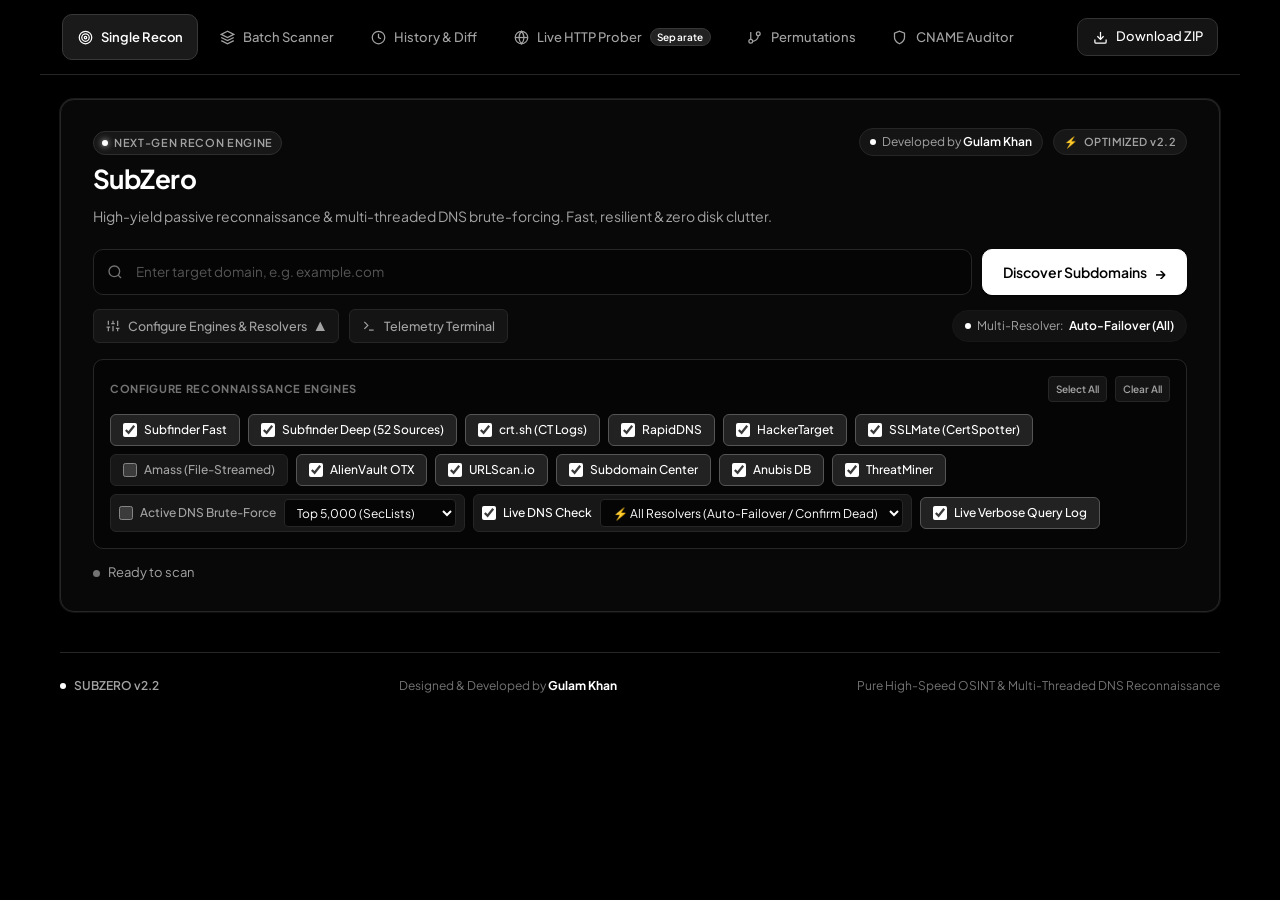
==== commit 0d7ab032: "Fix bugs, add dynamic intel & Shodan exporter, remove archive miner" ====
--- a/templates/index.html
+++ b/templates/index.html
@@ -9,7 +9,7 @@
   <link rel="preconnect" href="https://fonts.googleapis.com">
   <link rel="preconnect" href="https://fonts.gstatic.com" crossorigin>
   <link href="https://fonts.googleapis.com/css2?family=Plus+Jakarta+Sans:wght@400;500;600;700;800&family=JetBrains+Mono:wght@400;500;600&display=swap" rel="stylesheet">
-  <link rel="stylesheet" href="/static/style.css?v=2026_monochrome_noir">
+  <link rel="stylesheet" href="/static/style.css?v=2026_wildcard_engines_v4">
 </head>
 <body>
 
@@ -40,15 +40,11 @@
             <span class="nav-icon"><svg viewBox="0 0 24 24" fill="none" stroke="currentColor" stroke-width="2"><line x1="6" y1="3" x2="6" y2="15"/><circle cx="18" cy="6" r="3"/><circle cx="6" cy="18" r="3"/><path d="M18 9a9 9 0 0 1-9 9"/></svg></span>
             <span class="nav-title">Permutations</span>
           </button>
-          <button type="button" class="nav-tab" id="tab-btn-archive" onclick="switchPlatformTab('archive')">
-            <span class="nav-icon"><svg viewBox="0 0 24 24" fill="none" stroke="currentColor" stroke-width="2"><polyline points="21 8 21 21 3 21 3 8"/><rect x="1" y="3" width="22" height="5"/><line x1="10" y1="12" x2="14" y2="12"/></svg></span>
-            <span class="nav-title">Archive Miner</span>
-          </button>
           <button type="button" class="nav-tab" id="tab-btn-auditor" onclick="switchPlatformTab('auditor')">
             <span class="nav-icon"><svg viewBox="0 0 24 24" fill="none" stroke="currentColor" stroke-width="2"><path d="M12 22s8-4 8-10V5l-8-3-8 3v7c0 6 8 10 8 10z"/></svg></span>
             <span class="nav-title">CNAME Auditor</span>
           </button>
-          <a href="/api/download/zip" class="nav-tab nav-tab-download" download="subzero_by_gulam_khan.zip" title="Download Complete Project ZIP (Portable & Ready-to-Run)" style="text-decoration: none; margin-left: auto;">
+          <a href="/api/download/zip" class="nav-tab nav-tab-download" download="SubZero_Pro_by_Gulam_Khan.zip" title="Download Complete Project ZIP (Portable & Ready-to-Run)" style="text-decoration: none; margin-left: auto;">
             <span class="nav-icon"><svg viewBox="0 0 24 24" fill="none" stroke="currentColor" stroke-width="2"><path d="M21 15v4a2 2 0 0 1-2 2H5a2 2 0 0 1-2-2v-4"/><polyline points="7 10 12 15 17 10"/><line x1="12" y1="15" x2="12" y2="3"/></svg></span>
             <span class="nav-title">Download ZIP</span>
           </a>
@@ -101,7 +97,7 @@
         <div class="quick-toolbar">
           <button type="button" class="drawer-toggle-btn" id="btn-toggle-engines" onclick="toggleEngineDrawer()">
             <svg width="14" height="14" viewBox="0 0 24 24" fill="none" stroke="currentColor" stroke-width="2"><line x1="4" y1="21" x2="4" y2="14"/><line x1="4" y1="10" x2="4" y2="3"/><line x1="12" y1="21" x2="12" y2="12"/><line x1="12" y1="8" x2="12" y2="3"/><line x1="20" y1="21" x2="20" y2="16"/><line x1="20" y1="12" x2="20" y2="3"/><line x1="1" y1="14" x2="7" y2="14"/><line x1="9" y1="8" x2="15" y2="8"/><line x1="17" y1="16" x2="23" y2="16"/></svg><span>Configure Engines & Resolvers</span>
-            <span id="engine-drawer-arrow">▼</span>
+            <span id="engine-drawer-arrow">▲</span>
           </button>
           <button type="button" class="drawer-toggle-btn" id="btn-toggle-terminal" onclick="toggleTerminalBox()">
             <svg width="14" height="14" viewBox="0 0 24 24" fill="none" stroke="currentColor" stroke-width="2"><polyline points="4 17 10 11 4 5"/><line x1="12" y1="19" x2="20" y2="19"/></svg><span>Telemetry Terminal</span>
@@ -113,9 +109,15 @@
           </div>
         </div>
 
-        <!-- Collapsible Engine Drawer (Hidden by default for maximum front-page cleanliness) -->
-        <div id="engine-drawer" class="engine-drawer hidden">
-          <div class="engine-section-label">CONFIGURE RECONNAISSANCE ENGINES</div>
+        <!-- Open Engine Drawer (Visible by default) -->
+        <div id="engine-drawer" class="engine-drawer">
+          <div class="engine-section-label" style="display: flex; justify-content: space-between; align-items: center;">
+            <span>CONFIGURE RECONNAISSANCE ENGINES</span>
+            <div style="display: flex; gap: 8px;">
+              <button type="button" class="term-btn" onclick="setAllSingleEngines(true)" style="font-size: 10px; padding: 2px 7px;">Select All</button>
+              <button type="button" class="term-btn" onclick="setAllSingleEngines(false)" style="font-size: 10px; padding: 2px 7px;">Clear All</button>
+            </div>
+          </div>
           <div class="toggle-row">
             <label class="engine-chip">
               <input id="source-subfinder" type="checkbox" checked>
@@ -162,15 +164,30 @@
               <span class="chip-dot"></span>
               <span class="chip-label">URLScan.io</span>
             </label>
+            <label class="engine-chip">
+              <input id="source-subdomain_center" type="checkbox" checked>
+              <span class="chip-dot"></span>
+              <span class="chip-label">Subdomain Center</span>
+            </label>
+            <label class="engine-chip">
+              <input id="source-anubis" type="checkbox" checked>
+              <span class="chip-dot"></span>
+              <span class="chip-label">Anubis DB</span>
+            </label>
+            <label class="engine-chip">
+              <input id="source-threatminer" type="checkbox" checked>
+              <span class="chip-dot"></span>
+              <span class="chip-label">ThreatMiner</span>
+            </label>
 
             <!-- Active DNS Brute-Force Chip Group -->
-            <div class="active-group">
-              <label class="engine-chip chip-active" style="border:none; background:transparent; padding:0;">
-                <input id="active-dns" type="checkbox">
+            <div class="active-group" id="active-dns-group">
+              <label class="engine-chip chip-active" id="chip-active-dns" style="border:none; background:transparent; padding:0; cursor:pointer;">
+                <input id="active-dns" type="checkbox" style="cursor:pointer;">
                 <span class="chip-dot"></span>
-                <span class="chip-label">Active DNS Brute-Force</span>
+                <span class="chip-label" style="cursor:pointer;">Active DNS Brute-Force</span>
               </label>
-              <select id="active-wordlist" class="wordlist-select" title="Dictionary size for DNS brute-forcing">
+              <select id="active-wordlist" class="wordlist-select" title="Dictionary size for DNS brute-forcing" onchange="onActiveWordlistChange(this.value)">
                 <option value="5000" selected>Top 5,000 (SecLists)</option>
                 <option value="10000">Deep 10,000 (SecLists)</option>
                 <option value="20000">Extreme 20,000</option>
@@ -257,8 +274,8 @@
                 <span class="dot-green"></span>
               </div>
               <div class="terminal-tabs">
-                <button type="button" class="term-tab active" id="tab-active-dns" onclick="setTerminalFilter('active-dns')">🎯 Active DNS Only</button>
-                <button type="button" class="term-tab" id="tab-all" onclick="setTerminalFilter('all')">All Logs</button>
+                <button type="button" class="term-tab active" id="tab-all" onclick="setTerminalFilter('all')">All Logs</button>
+                <button type="button" class="term-tab" id="tab-active-dns" onclick="setTerminalFilter('active-dns')">🎯 Active DNS Only</button>
                 <button type="button" class="term-tab" id="tab-resolved" onclick="setTerminalFilter('resolved')">✅ Resolved Only</button>
               </div>
             </div>
@@ -314,13 +331,72 @@
               <p id="source-stats" class="muted stats-line"></p>
             </div>
             <div class="actions">
-              <a id="link-html" href="#" class="action-btn action-btn-html" download title="Download Executive HTML Report">HTML Report</a>
-              <a id="link-txt" href="#" class="action-btn" download>TXT</a>
-              <a id="link-csv" href="#" class="action-btn" download>CSV</a>
-              <a id="link-json" href="#" class="action-btn" download>JSON</a>
-              <a id="link-ips" href="#" class="action-btn action-btn-ips" download title="Download clean list of resolved unique IP addresses">IPs (.txt)</a>
+              <!-- Unified Download / Export Dropdown Menu -->
+              <div class="dropdown-wrapper" id="download-dropdown-wrapper">
+                <button type="button" class="action-btn action-btn-download-main" id="btn-download-menu" onclick="toggleDownloadDropdown(event)" title="Export discovered recon assets in multiple formats">
+                  <svg width="13" height="13" viewBox="0 0 24 24" fill="none" stroke="currentColor" stroke-width="2.2" stroke-linecap="round" stroke-linejoin="round" style="margin-right: 4px;">
+                    <path d="M21 15v4a2 2 0 0 1-2 2H5a2 2 0 0 1-2-2v-4"></path>
+                    <polyline points="7 10 12 15 17 10"></polyline>
+                    <line x1="12" y1="15" x2="12" y2="3"></line>
+                  </svg>
+                  <span id="btn-download-text">Download</span>
+                  <span class="dropdown-caret">▾</span>
+                </button>
+                <div class="dropdown-menu hidden" id="download-dropdown-menu">
+                  <div class="dropdown-menu-header">AVAILABLE EXPORTS</div>
+                  <a id="link-html" href="#" class="dropdown-item" download title="Interactive Executive HTML Report with WAF/Direct Origin breakdown">
+                    <span class="item-icon">🌐</span>
+                    <div class="item-content">
+                      <span class="item-title">HTML Report</span>
+                      <span class="item-desc">Interactive executive dashboard & asset matrix</span>
+                    </div>
+                    <span class="item-ext">.html</span>
+                  </a>
+                  <a id="link-txt" href="#" class="dropdown-item" download title="Plain text subdomains list">
+                    <span class="item-icon">📄</span>
+                    <div class="item-content">
+                      <span class="item-title">Subdomains List</span>
+                      <span class="item-desc">One clean subdomain per line</span>
+                    </div>
+                    <span class="item-ext">.txt</span>
+                  </a>
+                  <a id="link-csv" href="#" class="dropdown-item" download title="Full spreadsheet inventory with IP, WAF & DNS data">
+                    <span class="item-icon">📊</span>
+                    <div class="item-content">
+                      <span class="item-title">CSV Inventory</span>
+                      <span class="item-desc">Subdomains, IPs, WAF status, Sources & Confidence</span>
+                    </div>
+                    <span class="item-ext">.csv</span>
+                  </a>
+                  <a id="link-json" href="#" class="dropdown-item" download title="Complete machine-readable JSON dataset">
+                    <span class="item-icon">📦</span>
+                    <div class="item-content">
+                      <span class="item-title">JSON Dataset</span>
+                      <span class="item-desc">Complete machine-readable recon dataset</span>
+                    </div>
+                    <span class="item-ext">.json</span>
+                  </a>
+                  <a id="link-shodan-json" href="#" class="dropdown-item" download title="Exact 1:1 Shodan Domain API JSON schema">
+                    <span class="item-icon">⚡</span>
+                    <div class="item-content">
+                      <span class="item-title">Shodan JSON Format</span>
+                      <span class="item-desc">Exact 1:1 Shodan Domain API schema for backend integration</span>
+                    </div>
+                    <span class="item-ext">.json</span>
+                  </a>
+                  <a id="link-ips" href="#" class="dropdown-item" download title="Resolved unique IP addresses list">
+                    <span class="item-icon">🎯</span>
+                    <div class="item-content">
+                      <span class="item-title">Resolved IP List</span>
+                      <span class="item-desc">Deduplicated unique live IP addresses</span>
+                    </div>
+                    <span class="item-ext">.txt</span>
+                  </a>
+                </div>
+              </div>
+
+              <!-- Recon Tools & Action Buttons -->
               <button type="button" id="btn-to-permutations" class="action-btn action-btn-permute" onclick="sendDiscoveredToPermutations()" title="Mutate discovered subdomains to uncover hidden staging/dev assets">Permute</button>
-              <button type="button" id="btn-to-archive" class="action-btn action-btn-archive" onclick="sendDomainToArchiveMiner()" title="Extract historical URLs & sensitive endpoints from Internet Archive">Archive URLs</button>
               <button type="button" id="btn-to-auditor" class="action-btn action-btn-auditor" onclick="sendDiscoveredToAuditor()" title="Audit DNS CNAMEs for dangling cloud pointers">CNAME Audit</button>
               <button type="button" id="btn-to-prober" class="action-btn action-btn-probe" onclick="sendDiscoveredToProber()" title="Send discovered subdomains to the Live HTTP Prober">Probe Status</button>
               <button type="button" id="btn-open-diff" class="action-btn action-btn-diff" onclick="openDiffModal()" title="Compare current scan against previous scans to identify newly added (+) or removed (-) subdomains">Delta Diff</button>
@@ -329,12 +405,29 @@
             </div>
           </div>
 
-          <!-- Real-Time Filter Bar -->
+          <!-- Real-Time Search Bar & Status Filter Pills -->
           <div class="filter-row">
             <div class="filter-wrapper">
               <span class="filter-icon"><svg width="14" height="14" viewBox="0 0 24 24" fill="none" stroke="currentColor" stroke-width="2"><circle cx="11" cy="11" r="8"/><line x1="21" y1="21" x2="16.65" y2="16.65"/></svg></span>
-              <input id="filter-input" type="text" placeholder="Filter subdomains (e.g. admin, api, vpn, mail)..." oninput="filterResults()">
+              <input id="filter-input" type="text" placeholder="Search discovered subdomains (e.g. admin, api, vpn, mail)..." oninput="filterResults()">
               <button type="button" id="filter-clear-btn" class="filter-clear hidden" onclick="clearFilter()">✕</button>
+            </div>
+            <!-- Clean Live & Dead Filter Pills -->
+            <div class="filter-pills" id="status-filter-pills">
+              <button type="button" class="filter-pill active" id="pill-all" onclick="setStatusFilter('all')">
+                <span>All</span>
+                <span class="pill-count" id="pill-count-all">0</span>
+              </button>
+              <button type="button" class="filter-pill pill-live" id="pill-live" onclick="setStatusFilter('live')">
+                <span class="pill-dot dot-live"></span>
+                <span>Live</span>
+                <span class="pill-count" id="pill-count-live">0</span>
+              </button>
+              <button type="button" class="filter-pill pill-dead" id="pill-dead" onclick="setStatusFilter('dead')">
+                <span class="pill-dot dot-dead"></span>
+                <span>Dead</span>
+                <span class="pill-count" id="pill-count-dead">0</span>
+              </button>
             </div>
             <div id="filter-counter" class="filter-counter hidden">Showing 0 of 0</div>
           </div>
@@ -369,6 +462,133 @@
           </div>
         </div>
         <p class="muted">Queue multiple domains for automated discovery. Executes sequential scans with zero memory leaks and automatic artifact generation.</p>
+
+        <!-- Batch Quick Toolbar -->
+        <div class="quick-toolbar" style="margin-bottom: 12px;">
+          <button type="button" class="drawer-toggle-btn" id="btn-toggle-batch-engines" onclick="toggleBatchEngineDrawer()">
+            <svg width="14" height="14" viewBox="0 0 24 24" fill="none" stroke="currentColor" stroke-width="2"><line x1="4" y1="21" x2="4" y2="14"/><line x1="4" y1="10" x2="4" y2="3"/><line x1="12" y1="21" x2="12" y2="12"/><line x1="12" y1="8" x2="12" y2="3"/><line x1="20" y1="21" x2="20" y2="16"/><line x1="20" y1="12" x2="20" y2="3"/><line x1="1" y1="14" x2="7" y2="14"/><line x1="9" y1="8" x2="15" y2="8"/><line x1="17" y1="16" x2="23" y2="16"/></svg><span>Configure Engines & Resolvers</span>
+            <span id="batch-engine-drawer-arrow">▲</span>
+          </button>
+          <div class="quick-resolver-pill">
+            <span class="quick-dot"></span>
+            <span>Multi-Resolver:</span>
+            <strong id="batch-quick-resolver-label">Auto-Failover (All)</strong>
+          </div>
+        </div>
+
+        <!-- Open Batch Engine Drawer (Visible by default) -->
+        <div id="batch-engine-drawer" class="engine-drawer" style="margin-bottom: 16px;">
+          <div style="display: flex; justify-content: space-between; align-items: center; margin-bottom: 8px;">
+            <div class="engine-section-label" style="margin-bottom: 0;">CONFIGURE RECONNAISSANCE ENGINES</div>
+            <div style="display: flex; gap: 8px;">
+              <button type="button" class="term-btn" onclick="setAllBatchEngines(true)" style="font-size: 10px; padding: 2px 7px;">Select All</button>
+              <button type="button" class="term-btn" onclick="setAllBatchEngines(false)" style="font-size: 10px; padding: 2px 7px;">Clear All</button>
+            </div>
+          </div>
+          <div class="toggle-row">
+            <label class="engine-chip">
+              <input id="batch-source-subfinder" type="checkbox" checked>
+              <span class="chip-dot"></span>
+              <span class="chip-label">Subfinder Fast</span>
+            </label>
+            <label class="engine-chip chip-deep">
+              <input id="batch-source-subfinder_all" type="checkbox" checked>
+              <span class="chip-dot"></span>
+              <span class="chip-label">Subfinder Deep (52 Sources)</span>
+            </label>
+            <label class="engine-chip chip-ct">
+              <input id="batch-source-crtsh" type="checkbox" checked>
+              <span class="chip-dot"></span>
+              <span class="chip-label">crt.sh (CT Logs)</span>
+            </label>
+            <label class="engine-chip">
+              <input id="batch-source-rapiddns" type="checkbox" checked>
+              <span class="chip-dot"></span>
+              <span class="chip-label">RapidDNS</span>
+            </label>
+            <label class="engine-chip chip-emerald">
+              <input id="batch-source-hackertarget" type="checkbox" checked>
+              <span class="chip-dot"></span>
+              <span class="chip-label">HackerTarget</span>
+            </label>
+            <label class="engine-chip">
+              <input id="batch-source-sslmate" type="checkbox" checked>
+              <span class="chip-dot"></span>
+              <span class="chip-label">SSLMate (CertSpotter)</span>
+            </label>
+            <label class="engine-chip">
+              <input id="batch-source-amass" type="checkbox">
+              <span class="chip-dot"></span>
+              <span class="chip-label">Amass (File-Streamed)</span>
+            </label>
+            <label class="engine-chip">
+              <input id="batch-source-otx" type="checkbox" checked>
+              <span class="chip-dot"></span>
+              <span class="chip-label">AlienVault OTX</span>
+            </label>
+            <label class="engine-chip">
+              <input id="batch-source-urlscan" type="checkbox" checked>
+              <span class="chip-dot"></span>
+              <span class="chip-label">URLScan.io</span>
+            </label>
+            <label class="engine-chip">
+              <input id="batch-source-subdomain_center" type="checkbox" checked>
+              <span class="chip-dot"></span>
+              <span class="chip-label">Subdomain Center</span>
+            </label>
+            <label class="engine-chip">
+              <input id="batch-source-anubis" type="checkbox" checked>
+              <span class="chip-dot"></span>
+              <span class="chip-label">Anubis DB</span>
+            </label>
+            <label class="engine-chip">
+              <input id="batch-source-threatminer" type="checkbox" checked>
+              <span class="chip-dot"></span>
+              <span class="chip-label">ThreatMiner</span>
+            </label>
+
+            <!-- Batch Active DNS Brute-Force Chip Group -->
+            <div class="active-group" id="batch-active-dns-group">
+              <label class="engine-chip chip-active" id="batch-chip-active-dns">
+                <input id="batch-active-dns" type="checkbox">
+                <span class="chip-dot"></span>
+                <span class="chip-label">Active DNS Brute-Force</span>
+              </label>
+              <select id="batch-active-wordlist" class="wordlist-select" title="Dictionary size for DNS brute-forcing" onchange="onBatchActiveWordlistChange(this.value)">
+                <option value="5000" selected>Top 5,000 (SecLists)</option>
+                <option value="10000">Deep 10,000 (SecLists)</option>
+                <option value="20000">Extreme 20,000</option>
+                <option value="1500">Fast 1,500</option>
+              </select>
+            </div>
+
+            <!-- Batch Multi-Resolver Live DNS Check Group -->
+            <div class="active-group resolver-group">
+              <label class="engine-chip chip-multidns" style="border:none; background:transparent; padding:0;" title="Live DNS Check: Queries Tier-1 public resolvers to determine domain liveness.">
+                <input id="batch-validate-dns" type="checkbox" checked>
+                <span class="chip-dot"></span>
+                <span class="chip-label">Live DNS Check</span>
+              </label>
+              <select id="batch-dns-resolver-target" class="resolver-select" title="Choose specific resolver or test all with auto-failover" onchange="updateBatchQuickResolverLabel()">
+                <option value="all" selected>⚡ All Resolvers (Auto-Failover / Confirm Dead)</option>
+                <option value="cloudflare">Cloudflare (1.1.1.1 / 1.0.0.1)</option>
+                <option value="google">Google Public DNS (8.8.8.8 / 8.8.4.4)</option>
+                <option value="opendns">OpenDNS (208.67.222.222 / 208.67.220.220)</option>
+                <option value="quad9">Quad9 Secure (9.9.9.9 / 149.112.112.112)</option>
+                <option value="adguard">AdGuard DNS (94.140.14.14)</option>
+                <option value="controld">Control D (76.76.2.0)</option>
+                <option value="level3">Level3 / Lumen (4.2.2.1)</option>
+                <option value="system">System Local OS Only</option>
+              </select>
+            </div>
+
+            <label class="engine-chip chip-verbose">
+              <input id="batch-verbose-dns" type="checkbox" checked>
+              <span class="chip-dot"></span>
+              <span class="chip-label">Live Verbose Query Log</span>
+            </label>
+          </div>
+        </div>
 
         <div class="batch-input-card">
           <label class="batch-label" for="batch-domains">
@@ -420,9 +640,23 @@
 
         <!-- Batch Results Summary Table -->
         <div id="batch-results-box" class="batch-results-container hidden">
-          <div class="batch-results-header">
-            <h3>Batch Execution Summary</h3>
-            <span id="batch-total-subdomains" class="badge badge-conf-high">0 Subdomains Discovered</span>
+          <div class="batch-results-header" style="display: flex; flex-wrap: wrap; gap: 10px; align-items: center; justify-content: space-between;">
+            <div style="display: flex; align-items: center; gap: 10px;">
+              <h3 style="margin: 0;">Batch Execution Summary</h3>
+              <span id="batch-total-subdomains" class="badge badge-conf-high">0 Subdomains Discovered</span>
+            </div>
+            <div style="display: flex; flex-wrap: wrap; gap: 8px; align-items: center;">
+              <button type="button" class="btn-primary" id="btn-batch-check-live-direct" onclick="triggerBatchLiveCheck()" style="padding: 6px 14px; font-size: 12.5px; font-weight: 600; display: inline-flex; align-items: center; gap: 6px;" title="Verify and filter live responding subdomains from this batch">
+                <svg width="14" height="14" viewBox="0 0 24 24" fill="none" stroke="currentColor" stroke-width="2"><polygon points="13 2 3 14 12 14 11 22 21 10 12 10 13 2"/></svg>
+                <span>⚡ Check Live Domains</span>
+              </button>
+              <button type="button" class="action-btn" id="btn-batch-copy-all-subs" onclick="copyBatchAllSubdomains()" style="font-size: 12px; padding: 6px 12px;">
+                📋 Copy All Subdomains
+              </button>
+              <button type="button" class="action-btn" id="btn-batch-download-all" onclick="downloadBatchAllSubdomains()" style="font-size: 12px; padding: 6px 12px;">
+                ⬇ Export All (.txt)
+              </button>
+            </div>
           </div>
           <div class="table-responsive">
             <table class="cyber-table" id="batch-summary-table">
@@ -438,6 +672,163 @@
                 <!-- Dynamically populated -->
               </tbody>
             </table>
+          </div>
+        </div>
+
+        <!-- ================================================================== -->
+        <!-- BATCH LIVE DOMAIN VERIFICATION & FILTER ENGINE                     -->
+        <!-- ================================================================== -->
+        <div id="batch-live-section" class="card" style="margin-top: 24px; border: 1px solid var(--border); background: var(--bg-card);">
+          <div class="brand-row" style="margin-bottom: 12px;">
+            <div>
+              <div class="eyebrow-badge">
+                <span class="pulse-dot"></span>
+                <span>REAL-TIME ASSET VERIFICATION</span>
+              </div>
+              <h3 style="font-size: 18px; font-weight: 700; margin-top: 4px;">Batch Live Domain Checker & Filter</h3>
+            </div>
+            <div style="display: flex; gap: 8px; align-items: center; flex-wrap: wrap;">
+              <button type="button" class="term-btn" onclick="loadSubdomainsFromBatch()" id="btn-load-batch-subs" title="Auto-import discovered subdomains from active/completed batch scan" style="color: #ffffff; border-color: #404040;">
+                ⚡ Load From Completed Batch
+              </button>
+              <button type="button" class="term-btn" onclick="pasteBatchLiveInput()">📋 Paste</button>
+              <button type="button" class="term-btn" onclick="clearBatchLiveInput()">Clear</button>
+            </div>
+          </div>
+          <p class="muted" style="margin-bottom: 16px; font-size: 13px;">
+            Input your batch subdomains or load them with 1 click to isolate active, live subdomains. Automatically filters out dead/NXDOMAIN entries and identifies live origin servers & WAFs.
+          </p>
+
+          <!-- Controls Bar -->
+          <div style="display: flex; flex-wrap: wrap; gap: 12px; align-items: center; margin-bottom: 12px;">
+            <div class="active-group" style="display: inline-flex; align-items: center; gap: 8px;">
+              <label for="batch-live-mode" style="font-size: 12px; font-weight: 600; color: var(--text-secondary);">PROBING MODE:</label>
+              <select id="batch-live-mode" class="resolver-select" onchange="toggleBatchLiveMode()">
+                <option value="dns" selected>⚡ Fast Multi-Resolver DNS (A/AAAA/CNAME Check)</option>
+                <option value="http">🌐 Full HTTP/HTTPS Prober (Status 200/301, Titles, WAF)</option>
+              </select>
+            </div>
+
+            <div class="active-group resolver-group" style="display: inline-flex; align-items: center; gap: 8px;">
+              <label for="batch-live-resolver" style="font-size: 12px; font-weight: 600; color: var(--text-secondary);">RESOLVER:</label>
+              <select id="batch-live-resolver" class="resolver-select">
+                <option value="all" selected>⚡ Auto-Failover (All Tier-1 Resolvers)</option>
+                <option value="cloudflare">Cloudflare (1.1.1.1)</option>
+                <option value="google">Google Public DNS (8.8.8.8)</option>
+                <option value="opendns">OpenDNS (208.67.222.222)</option>
+                <option value="quad9">Quad9 Secure (9.9.9.9)</option>
+                <option value="adguard">AdGuard DNS (94.140.14.14)</option>
+                <option value="system">System Local OS</option>
+              </select>
+            </div>
+
+            <div style="margin-left: auto; display: flex; align-items: center; gap: 8px;">
+              <span id="batch-live-input-count" class="badge badge-cached" style="font-size: 11px;">0 hosts ready</span>
+            </div>
+          </div>
+
+          <!-- Textarea Input -->
+          <div style="margin-bottom: 14px;">
+            <textarea id="batch-live-input" class="batch-textarea" rows="5" placeholder="Paste batch results or discovered subdomains here (one per line)...&#10;api.example.com&#10;vpn.example.com&#10;portal.example.com" spellcheck="false" oninput="updateBatchLiveInputCount()"></textarea>
+          </div>
+
+          <!-- Launch Button Bar -->
+          <div style="display: flex; gap: 10px; align-items: center; margin-bottom: 8px; flex-wrap: wrap;">
+            <button id="btn-run-batch-live" type="button" class="btn-primary" onclick="runBatchLiveCheck()" style="display: inline-flex; align-items: center; gap: 6px;">
+              <svg width="14" height="14" viewBox="0 0 24 24" fill="none" stroke="currentColor" stroke-width="2"><polygon points="13 2 3 14 12 14 11 22 21 10 12 10 13 2"/></svg>
+              <span id="btn-run-batch-live-text">Verify Live Domains Now</span>
+            </button>
+            <div id="batch-live-spinner" class="hidden" style="display: inline-flex; align-items: center; gap: 8px; color: var(--text-secondary); font-size: 13px;">
+              <span class="pulse-dot"></span>
+              <span id="batch-live-status-text">Probing resolution across resolvers...</span>
+            </div>
+          </div>
+
+          <!-- ================================================================ -->
+          <!-- LIVE RESULTS DASHBOARD                                           -->
+          <!-- ================================================================ -->
+          <div id="batch-live-results-panel" class="hidden" style="margin-top: 16px; border-top: 1px solid var(--border); padding-top: 18px;">
+            <!-- Stats Metrics Bar -->
+            <div style="display: grid; grid-template-columns: repeat(auto-fit, minmax(170px, 1fr)); gap: 12px; margin-bottom: 16px;">
+              <div class="card" style="padding: 14px; margin-bottom: 0; background: #080808; border-color: #262626;">
+                <div style="font-size: 11px; font-weight: 700; color: #4ade80; text-transform: uppercase;">🟢 Live Subdomains</div>
+                <div id="stat-batch-live-count" style="font-size: 26px; font-weight: 800; font-family: var(--font-mono); color: #ffffff; margin-top: 4px;">0</div>
+                <div style="font-size: 11px; color: #a3a3a3; margin-top: 2px;">Responding & Resolving</div>
+              </div>
+              <div class="card" style="padding: 14px; margin-bottom: 0; background: #080808; border-color: #262626;">
+                <div style="font-size: 11px; font-weight: 700; color: var(--muted); text-transform: uppercase;">🔴 Dead / Offline</div>
+                <div id="stat-batch-dead-count" style="font-size: 26px; font-weight: 800; font-family: var(--font-mono); color: #737373; margin-top: 4px;">0</div>
+                <div style="font-size: 11px; color: var(--muted); margin-top: 2px;">NXDOMAIN / Timeout</div>
+              </div>
+              <div class="card" style="padding: 14px; margin-bottom: 0; background: #080808; border-color: #262626;">
+                <div style="font-size: 11px; font-weight: 700; color: #60a5fa; text-transform: uppercase;">🌐 Unique Live IPs</div>
+                <div id="stat-batch-ips-count" style="font-size: 26px; font-weight: 800; font-family: var(--font-mono); color: #ffffff; margin-top: 4px;">0</div>
+                <div style="font-size: 11px; color: #a3a3a3; margin-top: 2px;">Server Infrastructure</div>
+              </div>
+              <div class="card" style="padding: 14px; margin-bottom: 0; background: #080808; border-color: #262626;">
+                <div style="font-size: 11px; font-weight: 700; color: #facc15; text-transform: uppercase;">⚡ Success Rate</div>
+                <div id="stat-batch-success-rate" style="font-size: 26px; font-weight: 800; font-family: var(--font-mono); color: #ffffff; margin-top: 4px;">0%</div>
+                <div style="font-size: 11px; color: #a3a3a3; margin-top: 2px;">Verified Liveness</div>
+              </div>
+            </div>
+
+            <!-- Action Bar: Copy Live, Copy IPs, Export -->
+            <div style="display: flex; flex-wrap: wrap; gap: 8px; align-items: center; justify-content: space-between; margin-bottom: 14px; background: #0c0c0c; padding: 10px 14px; border-radius: var(--radius-sm); border: 1px solid #1f1f1f;">
+              <div style="display: flex; flex-wrap: wrap; gap: 8px; align-items: center;">
+                <button type="button" class="btn-primary" id="btn-copy-live-domains" onclick="copyBatchLiveDomains()" style="padding: 6px 14px; font-size: 12px; font-weight: 600;">
+                  📋 Copy Live Domains
+                </button>
+                <button type="button" class="action-btn" id="btn-copy-live-ips" onclick="copyBatchLiveIPs()" style="font-size: 12px; padding: 6px 12px;">
+                  📋 Copy Live IPs
+                </button>
+                <button type="button" class="action-btn" onclick="exportBatchLiveTXT()" style="font-size: 12px; padding: 6px 12px;">
+                  ⬇ Export TXT
+                </button>
+                <button type="button" class="action-btn" onclick="exportBatchLiveCSV()" style="font-size: 12px; padding: 6px 12px;">
+                  ⬇ Export CSV
+                </button>
+                <button type="button" class="action-btn" onclick="exportBatchLiveJSON()" style="font-size: 12px; padding: 6px 12px;">
+                  ⬇ Export JSON
+                </button>
+              </div>
+
+              <div style="display: flex; align-items: center; gap: 8px;">
+                <button type="button" class="term-btn" onclick="sendLiveToProberTab()" style="font-size: 11px; color: #ffffff; border-color: #404040;">
+                  🚀 Open in HTTP Prober Tab →
+                </button>
+              </div>
+            </div>
+
+            <!-- Filter Tabs and Search Bar -->
+            <div style="display: flex; flex-wrap: wrap; gap: 12px; align-items: center; margin-bottom: 12px; justify-content: space-between;">
+              <div style="display: flex; gap: 6px;">
+                <button type="button" class="term-tab active" id="batch-live-tab-live" onclick="setBatchLiveFilter('live')">Live Only (<span id="tab-cnt-live">0</span>)</button>
+                <button type="button" class="term-tab" id="batch-live-tab-all" onclick="setBatchLiveFilter('all')">All Hosts (<span id="tab-cnt-all">0</span>)</button>
+                <button type="button" class="term-tab" id="batch-live-tab-dead" onclick="setBatchLiveFilter('dead')">Dead (<span id="tab-cnt-dead">0</span>)</button>
+              </div>
+              <div style="min-width: 240px; max-width: 320px; flex: 1;">
+                <input type="text" id="batch-live-search" class="cyber-input" placeholder="Search live domain or IP..." oninput="filterBatchLiveTable()" style="height: 32px; font-size: 12px; width: 100%;">
+              </div>
+            </div>
+
+            <!-- Results Table -->
+            <div class="table-responsive" style="max-height: 520px; overflow-y: auto;">
+              <table class="cyber-table" id="batch-live-results-table">
+                <thead>
+                  <tr>
+                    <th style="width: 40px;">#</th>
+                    <th>Subdomain / Host</th>
+                    <th style="width: 130px;">Status</th>
+                    <th>IP Address & Infrastructure</th>
+                    <th>Details / Resolver / CNAME</th>
+                    <th style="width: 90px; text-align: right;">Action</th>
+                  </tr>
+                </thead>
+                <tbody id="batch-live-tbody">
+                  <!-- Dynamically populated -->
+                </tbody>
+              </table>
+            </div>
           </div>
         </div>
       </section>
@@ -844,90 +1235,6 @@
                 </tr>
               </thead>
               <tbody id="perm-tbody"></tbody>
-            </table>
-          </div>
-        </div>
-      </section>
-    </div>
-
-    <!-- ==================================================================== -->
-    <!-- VIEW 7: HISTORICAL ARCHIVE & WAYBACK URL MINER                       -->
-    <!-- ==================================================================== -->
-    <div id="view-archive" class="platform-view hidden">
-      <section class="card hero">
-        <div class="brand-row">
-          <div>
-            <div class="eyebrow-badge">
-              <span class="pulse-dot"></span>
-              <span>WAYBACK & HISTORICAL RECON</span>
-            </div>
-            <h2>Historical Archive URL Miner</h2>
-          </div>
-          <div class="brand-right">
-            <div class="developer-pill">
-              <span class="dev-badge-dot"></span>
-              <span class="dev-text">Developed by <strong class="dev-author">Gulam</strong></span>
-            </div>
-          </div>
-        </div>
-        <p class="muted">Queries Internet Archive (Wayback Machine) and AlienVault OTX to extract historical subdomains, leaked configuration files (.env, .git, .sql, .zip), and sensitive parameter endpoints.</p>
-
-        <div class="batch-input-card">
-          <div class="row" style="margin-top: 0;">
-            <div class="input-wrapper">
-              <span class="input-icon">📜</span>
-              <input id="archive-domain-input" type="text" placeholder="Enter target domain, e.g. example.com" autocomplete="off" spellcheck="false">
-            </div>
-            <button id="archive-mine-btn" type="button" class="btn-primary" onclick="startArchiveMining()">
-              <span>Mine Historical Archives</span>
-            </button>
-          </div>
-        </div>
-
-        <!-- Archive Results Container -->
-        <div id="archive-results-box" class="diff-output-card hidden">
-          <div class="diff-metric-grid">
-            <div class="metric-card metric-unchanged">
-              <div class="metric-val" id="archive-metric-total">0</div>
-              <div class="metric-lbl">Total Archived URLs</div>
-            </div>
-            <div class="metric-card metric-added">
-              <div class="metric-val" id="archive-metric-subs">0</div>
-              <div class="metric-lbl">Historical Subdomains</div>
-            </div>
-            <div class="metric-card metric-removed">
-              <div class="metric-val" id="archive-metric-sensitive">0</div>
-              <div class="metric-lbl">Sensitive Files / Leaks</div>
-            </div>
-            <div class="metric-card" style="border-color: rgba(245, 158, 11, 0.35);">
-              <div class="metric-val" style="color: #fbbf24;" id="archive-metric-params">0</div>
-              <div class="metric-lbl">Parameter URLs</div>
-            </div>
-          </div>
-
-          <!-- Category Sub-Tabs -->
-          <div class="terminal-tabs" style="margin-bottom: 14px; background: rgba(0,0,0,0.5); padding: 5px;">
-            <button type="button" class="term-tab active" id="tab-archive-sensitive" onclick="switchArchiveCategory('sensitive')">🔴 Sensitive Files (<span id="count-cat-sensitive">0</span>)</button>
-            <button type="button" class="term-tab" id="tab-archive-params" onclick="switchArchiveCategory('params')">🔑 Parameters (<span id="count-cat-params">0</span>)</button>
-            <button type="button" class="term-tab" id="tab-archive-subs" onclick="switchArchiveCategory('subs')">🌐 Historical Subdomains (<span id="count-cat-subs">0</span>)</button>
-            <button type="button" class="term-tab" id="tab-archive-api" onclick="switchArchiveCategory('api')">⚡ API Routes (<span id="count-cat-api">0</span>)</button>
-            <button type="button" class="term-tab" id="tab-archive-all" onclick="switchArchiveCategory('all')">All URLs</button>
-          </div>
-
-          <div class="filter-row">
-            <div class="filter-wrapper">
-              <span class="filter-icon"><svg width="14" height="14" viewBox="0 0 24 24" fill="none" stroke="currentColor" stroke-width="2"><circle cx="11" cy="11" r="8"/><line x1="21" y1="21" x2="16.65" y2="16.65"/></svg></span>
-              <input id="archive-filter-input" type="text" placeholder="Filter archive results..." oninput="filterArchiveResults()">
-            </div>
-            <button type="button" class="term-btn" onclick="copyCurrentArchiveCategory()">Copy Current List</button>
-          </div>
-
-          <div class="table-responsive">
-            <table class="cyber-table" id="archive-table">
-              <thead id="archive-thead">
-                <!-- Dynamically switched per category -->
-              </thead>
-              <tbody id="archive-tbody"></tbody>
             </table>
           </div>
         </div>
@@ -1036,7 +1343,45 @@
     let lastLogIndex = 0;
     let autoScroll = true;
     let allReceivedLogs = [];
-    let currentLogFilter = 'active-dns';
+    let currentLogFilter = 'all';
+    let currentStatusFilter = 'all';
+
+    function toggleEngineDrawer() {
+      const drawer = document.getElementById('engine-drawer');
+      const arrow = document.getElementById('engine-drawer-arrow');
+      if (!drawer) return;
+      const isHidden = drawer.classList.contains('hidden');
+      if (isHidden) {
+        drawer.classList.remove('hidden');
+        if (arrow) arrow.textContent = '▲';
+      } else {
+        drawer.classList.add('hidden');
+        if (arrow) arrow.textContent = '▼';
+      }
+    }
+
+    function toggleTerminalBox() {
+      const box = document.getElementById('terminal-box');
+      if (!box) return;
+      box.classList.toggle('hidden');
+      const btn = document.getElementById('btn-toggle-terminal');
+      if (btn) {
+        const isHidden = box.classList.contains('hidden');
+        btn.style.borderColor = isHidden ? 'var(--border)' : 'var(--accent-cyan, #00f2fe)';
+        btn.style.color = isHidden ? 'var(--text-secondary)' : '#ffffff';
+      }
+    }
+
+    function setStatusFilter(status) {
+      currentStatusFilter = status;
+      document.querySelectorAll('#status-filter-pills .filter-pill').forEach(btn => {
+        btn.classList.remove('active');
+      });
+      const activeBtn = document.getElementById(`pill-${status}`);
+      if (activeBtn) activeBtn.classList.add('active');
+      applyFilters();
+      updateExportLinks(activeJobId);
+    }
 
     // Batch State
     let activeBatchId = null;
@@ -1083,6 +1428,10 @@
       if (tabId === 'history') {
         fetchHistoryScans();
       }
+      // Auto-check latest batch results if switching to batch tab
+      if (tabId === 'batch') {
+        checkAndLoadLatestBatch();
+      }
     }
 
     /* ==========================================================================
@@ -1093,18 +1442,72 @@
       statusText().textContent = message;
     }
 
+    function updateDownloadMenuLabels() {
+      const mode = currentStatusFilter || 'all';
+      const dlText = document.getElementById('btn-download-text');
+      if (dlText) {
+        if (mode === 'live') {
+          dlText.textContent = 'Download Live';
+        } else if (mode === 'dead') {
+          dlText.textContent = 'Download Dead';
+        } else {
+          dlText.textContent = 'Download';
+        }
+      }
+
+      const suffix = mode === 'live' ? ' (Live Only)' : (mode === 'dead' ? ' (Dead Only)' : '');
+      const headerTitle = document.querySelector('#download-dropdown-menu .dropdown-menu-header');
+      if (headerTitle) {
+        headerTitle.textContent = mode !== 'all' ? `EXPORTS (${mode.toUpperCase()} ONLY)` : 'AVAILABLE EXPORTS';
+      }
+
+      const txtTitle = document.querySelector('#link-txt .item-title');
+      if (txtTitle) txtTitle.textContent = `Subdomains List${suffix}`;
+      
+      const csvTitle = document.querySelector('#link-csv .item-title');
+      if (csvTitle) csvTitle.textContent = `CSV Inventory${suffix}`;
+      
+      const jsonTitle = document.querySelector('#link-json .item-title');
+      if (jsonTitle) jsonTitle.textContent = `JSON Dataset${suffix}`;
+
+      const htmlTitle = document.querySelector('#link-html .item-title');
+      if (htmlTitle) htmlTitle.textContent = `HTML Report${suffix}`;
+
+      const ipsTitle = document.querySelector('#link-ips .item-title');
+      if (ipsTitle) ipsTitle.textContent = `Resolved IP List${suffix}`;
+
+      const shodanTitle = document.querySelector('#link-shodan-json .item-title');
+      if (shodanTitle) shodanTitle.textContent = `Shodan JSON Format${suffix}`;
+    }
+
     function updateExportLinks(jobId) {
-      document.getElementById('link-txt').href = `/api/results.txt?job=${jobId}`;
-      document.getElementById('link-csv').href = `/api/results.csv?job=${jobId}`;
-      document.getElementById('link-json').href = `/api/results.json?job=${jobId}`;
+      const id = jobId || activeJobId;
+      updateDownloadMenuLabels();
+      if (!id) return;
+
+      const statusParam = (currentStatusFilter && currentStatusFilter !== 'all') ? `&status=${encodeURIComponent(currentStatusFilter)}` : '';
+      const filterInputEl = document.getElementById('filter-input');
+      const qVal = filterInputEl ? filterInputEl.value.trim() : '';
+      const qParam = qVal ? `&q=${encodeURIComponent(qVal)}` : '';
+      const params = `${statusParam}${qParam}`;
+
+      const linkTxt = document.getElementById('link-txt');
+      if (linkTxt) linkTxt.href = `/api/results.txt?job=${id}${params}`;
+
+      const linkCsv = document.getElementById('link-csv');
+      if (linkCsv) linkCsv.href = `/api/results.csv?job=${id}${params}`;
+
+      const linkJson = document.getElementById('link-json');
+      if (linkJson) linkJson.href = `/api/results.json?job=${id}${params}`;
+
       const linkIps = document.getElementById('link-ips');
-      if (linkIps) {
-        linkIps.href = `/api/results/ips.txt?job=${jobId}`;
-      }
+      if (linkIps) linkIps.href = `/api/results/ips.txt?job=${id}${params}`;
+
       const linkHtml = document.getElementById('link-html');
-      if (linkHtml) {
-        linkHtml.href = `/api/results.html?job=${jobId}`;
-      }
+      if (linkHtml) linkHtml.href = `/api/results.html?job=${id}${params}`;
+
+      const linkShodan = document.getElementById('link-shodan-json');
+      if (linkShodan) linkShodan.href = `/api/results/shodan.json?job=${id}${params}`;
     }
 
     function formatTime(sec) {
@@ -1171,6 +1574,19 @@
     /* ==========================================================================
        SINGLE SCAN EXECUTION
        ========================================================================== */
+    function setAllSingleEngines(state) {
+      const ids = [
+        'source-subfinder', 'source-subfinder_all', 'source-crtsh',
+        'source-rapiddns', 'source-hackertarget', 'source-sslmate',
+        'source-amass', 'source-otx', 'source-urlscan', 'source-subdomain_center',
+        'source-anubis', 'source-threatminer'
+      ];
+      ids.forEach(id => {
+        const el = document.getElementById(id);
+        if (el) el.checked = state;
+      });
+    }
+
     async function startScan() {
       const domainInput = document.getElementById('domain');
       const domain = domainInput.value.trim().toLowerCase();
@@ -1189,9 +1605,18 @@
       if (document.getElementById('source-amass').checked) sources.push('amass');
       if (document.getElementById('source-otx') && document.getElementById('source-otx').checked) sources.push('otx');
       if (document.getElementById('source-urlscan') && document.getElementById('source-urlscan').checked) sources.push('urlscan');
-
-      const activeDns = document.getElementById('active-dns').checked;
-      const validateDns = document.getElementById('validate-dns').checked;
+      if (document.getElementById('source-subdomain_center') && document.getElementById('source-subdomain_center').checked) sources.push('subdomain_center');
+      if (document.getElementById('source-anubis') && document.getElementById('source-anubis').checked) sources.push('anubis');
+      if (document.getElementById('source-threatminer') && document.getElementById('source-threatminer').checked) sources.push('threatminer');
+
+      const wordlistVal = document.getElementById('active-wordlist') ? document.getElementById('active-wordlist').value : '5000';
+      let activeDns = document.getElementById('active-dns') ? document.getElementById('active-dns').checked : false;
+      if (document.getElementById('active-wordlist') && (wordlistVal === '20000' || wordlistVal === '10000')) {
+        const cb = document.getElementById('active-dns');
+        if (cb) cb.checked = true;
+        activeDns = true;
+      }
+      const validateDns = document.getElementById('validate-dns') ? document.getElementById('validate-dns').checked : true;
 
       if (sources.length === 0 && !activeDns) {
         setStatus('error', 'Select at least one discovery source or enable active DNS brute-force.');
@@ -1216,6 +1641,10 @@
       if (counterEl) counterEl.textContent = '0 QUERIES STREAMED';
       const termBody = document.getElementById('terminal-body');
       if (termBody) termBody.innerHTML = '<div class="terminal-line muted-line">[00:00:00] Initializing scan telemetry stream (filtering on Active DNS queries)...</div>';
+
+      // Always auto-open the terminal telemetry console when a scan is launched
+      const termBox = document.getElementById('terminal-box');
+      if (termBox) termBox.classList.remove('hidden');
 
       scanBtn.disabled = true;
       cancelBtn.classList.remove('hidden');
@@ -1470,13 +1899,25 @@
       }
 
       currentResults = data.results || [];
-      renderResults(currentResults);
+      updateStatsAndCounts(currentResults);
+      applyFilters();
+      if (data.id) {
+        activeJobId = data.id;
+      }
+      updateExportLinks(activeJobId);
+    }
+
+    function escapeHtml(str) {
+      if (str === null || str === undefined) return '';
+      return String(str)
+        .replace(/&/g, '&amp;')
+        .replace(/</g, '&lt;')
+        .replace(/>/g, '&gt;')
+        .replace(/"/g, '&quot;')
+        .replace(/'/g, '&#39;');
     }
 
     function renderResults(results) {
-      const countEl = document.getElementById('count');
-      countEl.textContent = `${results.length} Subdomain${results.length === 1 ? '' : 's'}`;
-
       const list = document.getElementById('list');
       list.innerHTML = '';
 
@@ -1492,6 +1933,11 @@
       results.forEach((row, idx) => {
         const item = document.createElement('div');
         item.className = 'list-item';
+
+        // Row Header (Visible row)
+        const header = document.createElement('div');
+        header.className = 'subdomain-row-header';
+        header.title = 'Click row to view / collapse intel details';
 
         // Left Column: Index (#001) + Full Subdomain Name + Quick Copy Button
         const subCol = document.createElement('div');
@@ -1534,125 +1980,362 @@
           }, 1200);
         };
         subCol.appendChild(rowCopyBtn);
-        item.appendChild(subCol);
-
-        // Right Column: Clean, Compact Metadata (Max 3 Badges: IP, WAF/Origin, Sources)
+        header.appendChild(subCol);
+
+        // Right Column: Clean Live or Dead badge + IP (if live) + Chevron
         const metaSpan = document.createElement('div');
         metaSpan.className = 'meta-tags';
 
-        // 1. Live IP Address Badge
-        if (row.dns_ips && row.dns_ips.length > 0) {
-          const ipBadge = document.createElement('span');
-          ipBadge.className = 'badge badge-ip';
-          ipBadge.textContent = row.primary_ip || row.dns_ips[0];
-          ipBadge.title = `Resolved IP(s): ${row.dns_ips.join(', ')}`;
-          metaSpan.appendChild(ipBadge);
-
-          // 2. Cloud WAF vs Direct Origin Badge
-          const wafBadge = document.createElement('span');
-          if (row.is_cdn || (row.ip_intel && row.ip_intel.is_cdn)) {
-            const btype = (row.ip_intel && row.ip_intel.badge_type) ? row.ip_intel.badge_type : 'cloudflare';
-            wafBadge.className = `badge badge-waf badge-waf-${btype}`;
-            wafBadge.textContent = `${row.waf_provider || 'WAF Protected'}`;
-            wafBadge.title = `Protected by CDN/WAF: ${row.waf_provider || 'Cloudflare / CDN'}`;
-            metaSpan.appendChild(wafBadge);
-          } else if (row.is_origin || row.dns === 'resolved') {
-            wafBadge.className = 'badge badge-origin-ip';
-            const prov = (row.waf_provider && row.waf_provider !== 'Direct Server' && row.waf_provider !== 'None') ? ` (${row.waf_provider})` : '';
-            wafBadge.textContent = `Direct Origin IP${prov}`;
-            wafBadge.title = `Direct Origin Host IP (Potential WAF Bypass Target!): ${row.dns_ips.join(', ')}`;
-            metaSpan.appendChild(wafBadge);
+        const isLive = isResultLive(row);
+
+        if (isLive) {
+          // 1. Live status badge
+          const liveBadge = document.createElement('span');
+          liveBadge.className = 'badge badge-dns-live';
+          liveBadge.textContent = '🟢 Live';
+          liveBadge.title = row.dns_summary || `Live: Resolved via ${row.dns_resolver || 'Public DNS'}`;
+          metaSpan.appendChild(liveBadge);
+
+          // 2. Resolved IP badge (if available)
+          const primaryIp = row.primary_ip || (row.dns_ips && row.dns_ips[0]);
+          if (primaryIp) {
+            const ipBadge = document.createElement('span');
+            ipBadge.className = 'badge badge-ip';
+            ipBadge.textContent = primaryIp;
+            ipBadge.title = `Resolved IP: ${primaryIp}`;
+            metaSpan.appendChild(ipBadge);
+
+            // 2.5 Direct Origin vs WAF Provider Badge
+            if (row.is_origin || row.badge_type === 'origin') {
+              const originBadge = document.createElement('span');
+              originBadge.className = 'badge badge-origin-pill';
+              const prov = (row.waf_provider && row.waf_provider !== 'Direct Server' && row.waf_provider !== 'Unknown') ? ` (${row.waf_provider})` : '';
+              originBadge.textContent = `🔥 Direct Origin${prov}`;
+              originBadge.title = 'Direct Origin Server Candidate';
+              metaSpan.appendChild(originBadge);
+            } else if (row.is_cdn || (row.waf_provider && row.waf_provider !== 'Direct Server' && row.waf_provider !== 'Unknown' && row.waf_provider !== 'None')) {
+              const wafBadge = document.createElement('span');
+              wafBadge.className = 'badge badge-waf-pill';
+              wafBadge.textContent = `🛡️ ${row.waf_provider}`;
+              wafBadge.title = `Cloud WAF / CDN Protection: ${row.waf_provider}`;
+              metaSpan.appendChild(wafBadge);
+            } else {
+              const serverBadge = document.createElement('span');
+              serverBadge.className = 'badge badge-server-pill';
+              serverBadge.textContent = 'Direct Server';
+              serverBadge.title = 'Standard Server / Unclassified Host';
+              metaSpan.appendChild(serverBadge);
+            }
           }
-
-          if (row.country_flag) {
-            const geoBadge = document.createElement('span');
-            geoBadge.className = 'badge badge-geo';
-            geoBadge.textContent = `${row.country_flag} ${row.country_code || ''}`.trim();
-            geoBadge.title = `Geographic Location: ${row.country_name || 'Global'} (${row.country_code || ''})`;
-            metaSpan.appendChild(geoBadge);
+        } else {
+          // Dead domain status badge
+          const deadBadge = document.createElement('span');
+          deadBadge.className = 'badge badge-dns-dead';
+          if (row.is_wildcard_catchall || row.dns === 'wildcard-catchall') {
+            deadBadge.textContent = '🔴 Dead (Wildcard Catch-all)';
+            deadBadge.title = 'Dead: Resolves only to domain catch-all baseline IP. Non-existent host.';
+          } else {
+            deadBadge.textContent = '🔴 Dead (NXDOMAIN)';
+            deadBadge.title = row.dns_summary || 'Dead: Confirmed unresolved across configured resolvers';
           }
-
-          if (row.is_confirmed_origin) {
-            const originConfirmedBadge = document.createElement('span');
-            originConfirmedBadge.className = 'badge badge-confirmed-origin';
-            originConfirmedBadge.textContent = '🔥 Confirmed Origin';
-            originConfirmedBadge.title = 'Active WAF Bypass Verified! Host header responded with match to target domain.';
-            metaSpan.appendChild(originConfirmedBadge);
-          }
-
-          if (row.is_wildcard_catchall) {
-            const wcBadge = document.createElement('span');
-            wcBadge.className = 'badge badge-wildcard';
-            wcBadge.textContent = '⚠️ Wildcard Catchall';
-            wcBadge.title = 'Wildcard DNS catch-all false positive (*.target)';
-            metaSpan.appendChild(wcBadge);
-          }
-        } else if (row.dns && row.dns !== 'not-checked') {
-          const dnsBadge = document.createElement('span');
-          if (row.dns === 'resolved') {
-            dnsBadge.className = 'badge badge-dns-live';
-            const resLabel = row.dns_resolver ? row.dns_resolver.split(' ')[0] : 'Live';
-            dnsBadge.textContent = `Live (${resLabel})`;
-            dnsBadge.title = row.dns_summary || `Resolved via ${row.dns_resolver || 'Public DNS'}`;
-          } else {
-            dnsBadge.className = 'badge badge-dns-dead';
-            dnsBadge.textContent = 'Dead';
-            dnsBadge.title = row.dns_summary || 'Dead: Confirmed unresolved across all configured resolvers';
-          }
-          metaSpan.appendChild(dnsBadge);
-        }
-
-        // 3. Compact Sources Pill (Eliminates visual noise of 7 separate tags into 1 clean pill)
+          metaSpan.appendChild(deadBadge);
+        }
+
+        // 3. Chevron toggle arrow
+        const chevron = document.createElement('span');
+        chevron.className = 'row-chevron';
+        chevron.innerHTML = '▾';
+        chevron.title = 'Click to toggle details';
+        metaSpan.appendChild(chevron);
+
+        header.appendChild(metaSpan);
+
+        // Header click listener toggles details drawer
+        header.addEventListener('click', (e) => {
+          if (e.target.closest('.row-copy-btn') || e.target.closest('.subdomain-name')) return;
+          item.classList.toggle('expanded');
+        });
+
+        item.appendChild(header);
+
+        // Expandable Details Drawer (Revealed on click)
+        const drawer = document.createElement('div');
+        drawer.className = 'subdomain-details-drawer';
+        drawer.addEventListener('click', (e) => e.stopPropagation());
+
+        let drawerHtml = '';
+
+        // Banner: Confirmed Origin / WAF Bypass
+        if (row.is_confirmed_origin) {
+          drawerHtml += `
+            <div class="drawer-banner drawer-banner-origin">
+              <span>🔥</span>
+              <div>
+                <strong>Confirmed True Origin Server (Active WAF Bypass Verified!)</strong>
+                <div style="font-size:11px; opacity:0.9;">Target origin server confirmed via direct Host-header probing. Direct IP: ${escapeHtml(row.primary_ip || (row.dns_ips && row.dns_ips[0]) || '')}</div>
+              </div>
+            </div>`;
+        }
+
+        // Banner: Wildcard Catchall
+        if (row.is_wildcard_catchall) {
+          drawerHtml += `
+            <div class="drawer-banner drawer-banner-wildcard">
+              <span>⚠️</span>
+              <div>
+                <strong>Wildcard Catch-all Host</strong>
+                <div style="font-size:11px; opacity:0.9;">Resolves to the wildcard baseline address. Likely a catchall false positive.</div>
+              </div>
+            </div>`;
+        }
+
+        drawerHtml += '<div class="drawer-grid">';
+
+        // 1. Resolved IP(s) Card
+        const ips = (row.dns_ips && row.dns_ips.length > 0) ? row.dns_ips : (row.primary_ip ? [row.primary_ip] : []);
+        let ipsHtml = ips.length ? ips.map(ip => `<span class="badge badge-ip">${escapeHtml(ip)}</span>`).join(' ') : '<span style="color:var(--muted); font-size:12px;">None / Unresolved</span>';
+        drawerHtml += `
+          <div class="drawer-card">
+            <span class="drawer-card-label">Resolved IP(s)</span>
+            <div class="drawer-card-content mono">${ipsHtml}</div>
+          </div>`;
+
+        // 2. Protection / Infrastructure Card
+        let infraText = row.waf_provider || 'Direct Server';
+        let infraBadgeClass = 'badge badge-origin-ip';
+        let infraSub = 'Direct Host';
+
+        if (!isLive) {
+          infraBadgeClass = 'badge badge-dns-dead';
+          infraText = '🔴 Dead / Inactive Host';
+          infraSub = 'No DNS A/CNAME records exist';
+        } else if (row.is_cdn || (row.ip_intel && row.ip_intel.is_cdn)) {
+          const btype = (row.ip_intel && row.ip_intel.badge_type) ? row.ip_intel.badge_type : 'cloudflare';
+          infraBadgeClass = `badge badge-waf badge-waf-${btype}`;
+          infraText = `${row.waf_provider || 'WAF Protected'} (Cloud Proxy)`;
+          infraSub = 'Reverse Proxy / Edge';
+        } else if (row.waf_provider && row.waf_provider !== 'None' && row.waf_provider !== 'Direct Server') {
+          infraText = `Direct Server (${row.waf_provider})`;
+          infraSub = 'Direct Host';
+        }
+        drawerHtml += `
+          <div class="drawer-card">
+            <span class="drawer-card-label">Protection / Infrastructure</span>
+            <div class="drawer-card-content">
+              <span class="${infraBadgeClass}">${escapeHtml(infraText)}</span>
+              <span style="font-size:11px; color:var(--muted);">${escapeHtml(infraSub)}</span>
+            </div>
+          </div>`;
+
+        // 3. Geographic Location Card
+        const geoFlag = row.country_flag || '🌐';
+        const geoCountry = row.country_name || 'Global';
+        const geoCode = row.country_code ? `(${row.country_code})` : '';
+        drawerHtml += `
+          <div class="drawer-card">
+            <span class="drawer-card-label">Geographic Location</span>
+            <div class="drawer-card-content">
+              <span class="badge badge-geo">${geoFlag} ${escapeHtml(geoCountry)} ${escapeHtml(geoCode)}</span>
+            </div>
+          </div>`;
+
+        // 4. Canonical Name (CNAME) Card
+        const cnameVal = row.cname ? `<span class="badge badge-cname">${escapeHtml(row.cname)}</span>` : '<span style="color:var(--muted); font-size:11.5px;">None (Direct A Record)</span>';
+        drawerHtml += `
+          <div class="drawer-card">
+            <span class="drawer-card-label">Canonical Name (CNAME)</span>
+            <div class="drawer-card-content mono">${cnameVal}</div>
+          </div>`;
+
+        // 5. DNS Resolution & Resolver Card
+        let dnsStatusBadge = '';
+        if (row.dns === 'resolved') {
+          dnsStatusBadge = '<span class="badge badge-dns-live">🟢 Live</span>';
+        } else if (row.dns === 'unresolved') {
+          dnsStatusBadge = '<span class="badge badge-dns-dead">🔴 Dead</span>';
+        } else {
+          dnsStatusBadge = '<span class="badge badge-dns-dead">⚪ Not Checked</span>';
+        }
+        const resolverInfo = row.dns_resolver ? `<span style="font-size:11px; color:var(--muted);">via ${escapeHtml(row.dns_resolver)}</span>` : '';
+        drawerHtml += `
+          <div class="drawer-card">
+            <span class="drawer-card-label">DNS Status & Resolver</span>
+            <div class="drawer-card-content">${dnsStatusBadge} ${resolverInfo}</div>
+          </div>`;
+
+        // 6. Discovery Sources & Confidence Card
         const sources = row.sources || [];
-        if (sources.length > 0) {
-          const srcBadge = document.createElement('span');
-          srcBadge.className = 'badge badge-src badge-sources-pill';
-          const confStar = (row.confidence === 'high') ? '• ' : '';
-          if (sources.length === 1) {
-            srcBadge.textContent = `${confStar}${sources[0]}`;
-          } else {
-            srcBadge.textContent = `${confStar}${sources[0]} +${sources.length - 1}`;
-          }
-          srcBadge.title = `Discovered by ${sources.length} sources: ${sources.join(', ')}${row.confidence === 'high' ? ' (High Confidence)' : ''}`;
-          metaSpan.appendChild(srcBadge);
-        }
-
-        item.appendChild(metaSpan);
+        let sourcesBadges = sources.map(s => `<span class="badge badge-src" style="font-size:10.5px;">${escapeHtml(s)}</span>`).join(' ');
+        const confBadge = row.confidence === 'high' ? '<span class="badge badge-confidence">⭐ High Confidence</span>' : '<span class="badge badge-confidence">Single Source</span>';
+        drawerHtml += `
+          <div class="drawer-card">
+            <span class="drawer-card-label">Discovery Sources (${sources.length}) & Confidence</span>
+            <div class="drawer-card-content drawer-sources-wrap">${sourcesBadges || '—'} ${confBadge}</div>
+          </div>`;
+
+        drawerHtml += '</div>'; // end drawer-grid
+
+        // Actions Bar
+        const fullIntelObj = {
+          subdomain: row.subdomain,
+          ips: ips,
+          waf_provider: row.waf_provider || (row.is_cdn ? 'CDN' : 'Direct Server'),
+          is_cdn: Boolean(row.is_cdn),
+          is_origin: Boolean(row.is_origin),
+          is_confirmed_origin: Boolean(row.is_confirmed_origin),
+          location: `${geoCountry} ${geoCode}`.trim(),
+          cname: row.cname || null,
+          dns_status: row.dns || 'not-checked',
+          dns_resolver: row.dns_resolver || null,
+          sources: sources
+        };
+        const intelJsonEscaped = escapeHtml(JSON.stringify(fullIntelObj, null, 2));
+
+        drawerHtml += `
+          <div class="drawer-actions-bar">
+            <div class="drawer-actions-left">
+              <a href="https://${escapeHtml(row.subdomain)}" target="_blank" rel="noopener noreferrer" class="drawer-btn">
+                <span>HTTPS ↗</span>
+              </a>
+              <a href="http://${escapeHtml(row.subdomain)}" target="_blank" rel="noopener noreferrer" class="drawer-btn">
+                <span>HTTP ↗</span>
+              </a>
+              <button type="button" class="drawer-btn drawer-copy-intel-btn" data-intel='${intelJsonEscaped.replace(/'/g, "&#39;")}'>
+                <span>Copy Intel JSON</span>
+              </button>
+            </div>
+            <div style="font-size:10.5px; color:var(--muted); font-family:var(--font-mono);">
+              ${escapeHtml(row.subdomain)}
+            </div>
+          </div>
+        `;
+
+        drawer.innerHTML = drawerHtml;
+
+        // Wire Copy Intel JSON button
+        const copyIntelBtn = drawer.querySelector('.drawer-copy-intel-btn');
+        if (copyIntelBtn) {
+          copyIntelBtn.addEventListener('click', (e) => {
+            e.stopPropagation();
+            const raw = copyIntelBtn.getAttribute('data-intel');
+            navigator.clipboard.writeText(raw);
+            const orig = copyIntelBtn.innerHTML;
+            copyIntelBtn.innerHTML = '<span>✓ Copied Intel</span>';
+            copyIntelBtn.classList.add('copied');
+            setTimeout(() => {
+              copyIntelBtn.innerHTML = orig;
+              copyIntelBtn.classList.remove('copied');
+            }, 1200);
+          });
+        }
+
+        item.appendChild(drawer);
         fragment.appendChild(item);
       });
 
       list.appendChild(fragment);
     }
 
+    function isResultLive(r) {
+      if (r.is_wildcard_catchall || r.dns === 'wildcard-catchall' || r.is_dead === true) {
+        return false;
+      }
+      if (r.is_live === true) {
+        return true;
+      }
+      if (r.dns === 'unresolved' || r.dns === 'nxdomain') {
+        return false;
+      }
+      return Boolean((r.dns_ips && r.dns_ips.length > 0) || r.primary_ip || r.dns === 'resolved');
+    }
+
+    function isResultDead(r) {
+      return !isResultLive(r);
+    }
+
+    function updateStatsAndCounts(results) {
+      const total = results.length;
+      let liveCount = 0;
+      let deadCount = 0;
+
+      results.forEach(r => {
+        if (isResultLive(r)) liveCount++;
+        else deadCount++;
+      });
+
+      // Update Main Heading: clear breakdown of total, live, and dead
+      const countEl = document.getElementById('count');
+      if (countEl) {
+        countEl.textContent = `${total} Discovered Subdomains (${liveCount} Live, ${deadCount} Dead)`;
+      }
+
+      // Update Pill Count Badges
+      const countAll = document.getElementById('pill-count-all');
+      if (countAll) countAll.textContent = total;
+      const countLive = document.getElementById('pill-count-live');
+      if (countLive) countLive.textContent = liveCount;
+      const countDead = document.getElementById('pill-count-dead');
+      if (countDead) countDead.textContent = deadCount;
+    }
+
+    function applyFilters() {
+      const q = filterInput.value.trim().toLowerCase();
+      let filtered = currentResults;
+
+      // 1. Status Filter: all, live, dead
+      if (currentStatusFilter === 'live') {
+        filtered = filtered.filter(r => isResultLive(r));
+      } else if (currentStatusFilter === 'dead') {
+        filtered = filtered.filter(r => isResultDead(r));
+      }
+
+      // 2. Query Search Filter
+      if (q) {
+        filterClearBtn.classList.remove('hidden');
+        filtered = filtered.filter(r => {
+          return (r.subdomain && r.subdomain.toLowerCase().includes(q)) ||
+                 (r.primary_ip && r.primary_ip.toLowerCase().includes(q)) ||
+                 (r.waf_provider && r.waf_provider.toLowerCase().includes(q)) ||
+                 (r.is_main_domain && 'main domain'.includes(q));
+        });
+        filterCounter.classList.remove('hidden');
+        filterCounter.textContent = `Showing ${filtered.length} of ${currentResults.length}`;
+      } else {
+        filterClearBtn.classList.add('hidden');
+        if (currentStatusFilter !== 'all') {
+          filterCounter.classList.remove('hidden');
+          filterCounter.textContent = `Showing ${filtered.length} of ${currentResults.length}`;
+        } else {
+          filterCounter.classList.add('hidden');
+        }
+      }
+
+      renderResults(filtered);
+      updateExportLinks(activeJobId);
+    }
+
     function filterResults() {
-      const q = filterInput.value.trim().toLowerCase();
-      if (!q) {
-        clearFilter();
-        renderResults(currentResults);
-        return;
-      }
-      filterClearBtn.classList.remove('hidden');
-      const filtered = currentResults.filter(r => {
-        return (r.subdomain && r.subdomain.toLowerCase().includes(q)) ||
-               (r.primary_ip && r.primary_ip.toLowerCase().includes(q)) ||
-               (r.waf_provider && r.waf_provider.toLowerCase().includes(q)) ||
-               (r.is_main_domain && 'main domain'.includes(q));
-      });
-      filterCounter.classList.remove('hidden');
-      filterCounter.textContent = `Showing ${filtered.length} of ${currentResults.length}`;
-      renderResults(filtered);
+      applyFilters();
     }
 
     function clearFilter() {
       filterInput.value = '';
       filterClearBtn.classList.add('hidden');
       filterCounter.classList.add('hidden');
-      renderResults(currentResults);
+      applyFilters();
     }
 
     async function copyAll() {
       const q = filterInput.value.trim().toLowerCase();
-      const listToCopy = q ? currentResults.filter(r => r.subdomain.toLowerCase().includes(q)) : currentResults;
+      let listToCopy = currentResults;
+      if (currentStatusFilter === 'live') {
+        listToCopy = listToCopy.filter(r => isResultLive(r));
+      } else if (currentStatusFilter === 'dead') {
+        listToCopy = listToCopy.filter(r => isResultDead(r));
+      }
+      if (q) {
+        listToCopy = listToCopy.filter(r => r.subdomain && r.subdomain.toLowerCase().includes(q));
+      }
       const text = listToCopy.map(r => r.subdomain).join('\n');
       if (!text) {
         setStatus('idle', 'Nothing to copy.');
@@ -1662,7 +2345,8 @@
         await navigator.clipboard.writeText(text);
         const copyBtn = document.getElementById('copy-btn');
         const orig = copyBtn.textContent;
-        copyBtn.textContent = 'Copied!';
+        const tag = currentStatusFilter !== 'all' ? ` ${currentStatusFilter}` : '';
+        copyBtn.textContent = `Copied (${listToCopy.length}${tag})!`;
         copyBtn.classList.add('copied');
         setTimeout(() => {
           copyBtn.textContent = orig;
@@ -1674,15 +2358,21 @@
     }
 
     async function copyDiscoveredIPs() {
+      let sourceList = currentResults;
+      if (currentStatusFilter === 'live') {
+        sourceList = sourceList.filter(r => isResultLive(r));
+      } else if (currentStatusFilter === 'dead') {
+        sourceList = sourceList.filter(r => isResultDead(r));
+      }
       const allIps = new Set();
-      currentResults.forEach(r => {
+      sourceList.forEach(r => {
         (r.dns_ips || []).forEach(ip => {
           if (ip && ip.trim()) allIps.add(ip.trim());
         });
       });
       const ipsList = Array.from(allIps);
       if (ipsList.length === 0) {
-        setStatus('idle', 'No resolved IPs found to copy. Make sure Live DNS Check is enabled.');
+        setStatus('idle', 'No resolved IPs found to copy for the current selection.');
         return;
       }
       try {
@@ -1701,6 +2391,148 @@
         console.error('Clipboard copy failed:', err);
       }
     }
+
+    function getFilteredExportResults() {
+      let filtered = currentResults;
+      if (currentStatusFilter === 'live') {
+        filtered = filtered.filter(r => isResultLive(r));
+      } else if (currentStatusFilter === 'dead') {
+        filtered = filtered.filter(r => isResultDead(r));
+      }
+      const q = filterInput ? filterInput.value.trim().toLowerCase() : '';
+      if (q) {
+        filtered = filtered.filter(r => {
+          return (r.subdomain && r.subdomain.toLowerCase().includes(q)) ||
+                 (r.primary_ip && r.primary_ip.toLowerCase().includes(q)) ||
+                 (r.waf_provider && r.waf_provider.toLowerCase().includes(q));
+        });
+      }
+      return filtered;
+    }
+
+    function triggerDownloadBlob(blob, filename) {
+      const url = URL.createObjectURL(blob);
+      const a = document.createElement('a');
+      a.href = url;
+      a.download = filename;
+      document.body.appendChild(a);
+      a.click();
+      document.body.removeChild(a);
+      URL.revokeObjectURL(url);
+    }
+
+    function downloadClientSideFallback(linkId) {
+      const filtered = getFilteredExportResults();
+      const domainInput = document.getElementById('target');
+      const targetDomain = (domainInput && domainInput.value.trim()) || 'scan';
+      const suffix = (currentStatusFilter && currentStatusFilter !== 'all') ? `_${currentStatusFilter}` : '';
+
+      if (linkId === 'link-txt') {
+        const filterLabel = currentStatusFilter !== 'all' ? ` (${currentStatusFilter.toUpperCase()})` : '';
+        const header = `# SubZero • Developed by Gulam Khan\n# Target: ${targetDomain} • Total Found${filterLabel}: ${filtered.length}\n\n`;
+        const body = header + filtered.map(r => r.subdomain).join('\n') + '\n';
+        const blob = new Blob([body], { type: 'text/plain;charset=utf-8' });
+        triggerDownloadBlob(blob, `${targetDomain}${suffix}_subdomains.txt`);
+      } else if (linkId === 'link-csv') {
+        const headers = ['subdomain', 'sources', 'confidence', 'dns', 'primary_ip', 'waf_provider', 'is_origin', 'dns_resolver', 'dns_ips'];
+        const filterNote = currentStatusFilter !== 'all' ? ` [Filter: ${currentStatusFilter.toUpperCase()}]` : '';
+        const rows = [
+          `"# SubZero","Developed by Gulam Khan","Target: ${targetDomain}${filterNote}"`,
+          headers.join(',')
+        ];
+        filtered.forEach(r => {
+          rows.push([
+            r.subdomain || '',
+            `"${(r.sources || []).join(', ')}"`,
+            r.confidence || '',
+            r.dns || '',
+            r.primary_ip || '',
+            `"${r.waf_provider || ''}"`,
+            r.is_origin ? 'YES' : 'NO',
+            r.dns_resolver || '',
+            `"${(r.dns_ips || []).join(', ')}"`
+          ].join(','));
+        });
+        const blob = new Blob([rows.join('\n')], { type: 'text/csv;charset=utf-8' });
+        triggerDownloadBlob(blob, `${targetDomain}${suffix}_subdomains.csv`);
+      } else if (linkId === 'link-json') {
+        const payload = {
+          domain: targetDomain,
+          status_filter: currentStatusFilter,
+          total_subdomains: filtered.length,
+          results: filtered
+        };
+        const blob = new Blob([JSON.stringify(payload, null, 2)], { type: 'application/json;charset=utf-8' });
+        triggerDownloadBlob(blob, `${targetDomain}${suffix}_subdomains.json`);
+      } else if (linkId === 'link-ips') {
+        const allIps = new Set();
+        filtered.forEach(r => {
+          (r.dns_ips || []).forEach(ip => { if (ip && ip.trim()) allIps.add(ip.trim()); });
+        });
+        const sortedIps = Array.from(allIps).sort();
+        const filterLabel = currentStatusFilter !== 'all' ? ` (${currentStatusFilter.toUpperCase()})` : '';
+        const header = `# SubZero • Developed by Gulam Khan\n# Target: ${targetDomain} • Unique Resolved IPs${filterLabel}: ${sortedIps.length}\n\n`;
+        const body = header + sortedIps.join('\n') + '\n';
+        const blob = new Blob([body], { type: 'text/plain;charset=utf-8' });
+        triggerDownloadBlob(blob, `${targetDomain}${suffix}_unique_ips.txt`);
+      }
+    }
+
+    /* ==========================================================================
+       UNIFIED DOWNLOAD DROPDOWN MENU
+       ========================================================================== */
+    function toggleDownloadDropdown(e) {
+      if (e) {
+        e.stopPropagation();
+        e.preventDefault();
+      }
+      const wrapper = document.getElementById('download-dropdown-wrapper');
+      const menu = document.getElementById('download-dropdown-menu');
+      if (!wrapper || !menu) return;
+      const isHidden = menu.classList.contains('hidden');
+      if (isHidden) {
+        updateExportLinks(activeJobId);
+        menu.classList.remove('hidden');
+        wrapper.classList.add('open');
+      } else {
+        menu.classList.add('hidden');
+        wrapper.classList.remove('open');
+      }
+    }
+
+    // Close download dropdown on outside click or item click
+    document.addEventListener('click', (e) => {
+      const wrapper = document.getElementById('download-dropdown-wrapper');
+      const menu = document.getElementById('download-dropdown-menu');
+      if (wrapper && menu && !wrapper.contains(e.target)) {
+        menu.classList.add('hidden');
+        wrapper.classList.remove('open');
+      }
+    });
+
+    document.addEventListener('DOMContentLoaded', () => {
+      const menu = document.getElementById('download-dropdown-menu');
+      if (menu) {
+        menu.querySelectorAll('a').forEach(a => {
+          a.addEventListener('click', (e) => {
+            const wrapper = document.getElementById('download-dropdown-wrapper');
+            menu.classList.add('hidden');
+            if (wrapper) wrapper.classList.remove('open');
+
+            if (!activeJobId) {
+              if (currentResults.length === 0) {
+                e.preventDefault();
+                alert('No subdomains available to export yet. Run a scan first.');
+                return;
+              }
+              // If we have results in memory but no activeJobId, use client-side download fallback
+              e.preventDefault();
+              downloadClientSideFallback(a.id);
+            }
+          });
+        });
+      }
+    });
 
     /* ==========================================================================
        TERMINAL LOGGING ENGINE
@@ -1834,6 +2666,41 @@
     /* ==========================================================================
        VIEW 2: MULTI-DOMAIN BATCH QUEUE FUNCTIONS
        ========================================================================== */
+    function toggleBatchEngineDrawer() {
+      const drawer = document.getElementById('batch-engine-drawer');
+      const arrow = document.getElementById('batch-engine-drawer-arrow');
+      if (!drawer) return;
+      const isHidden = drawer.classList.contains('hidden');
+      if (isHidden) {
+        drawer.classList.remove('hidden');
+        if (arrow) arrow.textContent = '▲';
+      } else {
+        drawer.classList.add('hidden');
+        if (arrow) arrow.textContent = '▼';
+      }
+    }
+
+    function updateBatchQuickResolverLabel() {
+      const select = document.getElementById('batch-dns-resolver-target');
+      const lbl = document.getElementById('batch-quick-resolver-label');
+      if (select && lbl) {
+        lbl.textContent = select.options[select.selectedIndex].text.split('(')[0].trim();
+      }
+    }
+
+    function setAllBatchEngines(state) {
+      const ids = [
+        'batch-source-subfinder', 'batch-source-subfinder_all', 'batch-source-crtsh',
+        'batch-source-rapiddns', 'batch-source-hackertarget', 'batch-source-sslmate',
+        'batch-source-amass', 'batch-source-otx', 'batch-source-urlscan',
+        'batch-source-subdomain_center', 'batch-source-anubis', 'batch-source-threatminer'
+      ];
+      ids.forEach(id => {
+        const el = document.getElementById(id);
+        if (el) el.checked = state;
+      });
+    }
+
     function updateBatchTargetCount() {
       const val = document.getElementById('batch-domains').value;
       const lines = val.split('\n').map(l => l.trim()).filter(Boolean);
@@ -1845,6 +2712,58 @@
       const domains = val.split('\n').map(l => l.trim()).filter(Boolean);
       if (domains.length === 0) {
         alert('Please enter at least one target domain.');
+        return;
+      }
+
+      // Collect selected batch sources
+      const sources = [];
+      if (document.getElementById('batch-source-subfinder') && document.getElementById('batch-source-subfinder').checked) sources.push('subfinder');
+      if (document.getElementById('batch-source-subfinder_all') && document.getElementById('batch-source-subfinder_all').checked) sources.push('subfinder_all');
+      if (document.getElementById('batch-source-crtsh') && document.getElementById('batch-source-crtsh').checked) sources.push('crtsh');
+      if (document.getElementById('batch-source-rapiddns') && document.getElementById('batch-source-rapiddns').checked) sources.push('rapiddns');
+      if (document.getElementById('batch-source-hackertarget') && document.getElementById('batch-source-hackertarget').checked) sources.push('hackertarget');
+      if (document.getElementById('batch-source-sslmate') && document.getElementById('batch-source-sslmate').checked) sources.push('sslmate');
+      if (document.getElementById('batch-source-amass') && document.getElementById('batch-source-amass').checked) sources.push('amass');
+      if (document.getElementById('batch-source-otx') && document.getElementById('batch-source-otx').checked) sources.push('otx');
+      if (document.getElementById('batch-source-urlscan') && document.getElementById('batch-source-urlscan').checked) sources.push('urlscan');
+      if (document.getElementById('batch-source-subdomain_center') && document.getElementById('batch-source-subdomain_center').checked) sources.push('subdomain_center');
+      if (document.getElementById('batch-source-anubis') && document.getElementById('batch-source-anubis').checked) sources.push('anubis');
+      if (document.getElementById('batch-source-threatminer') && document.getElementById('batch-source-threatminer').checked) sources.push('threatminer');
+
+      const activeDns = document.getElementById('batch-active-dns') ? document.getElementById('batch-active-dns').checked : false;
+      const activeWordlist = document.getElementById('batch-active-wordlist') ? document.getElementById('batch-active-wordlist').value : '5000';
+      const validateDns = document.getElementById('batch-validate-dns') ? document.getElementById('batch-validate-dns').checked : true;
+      const selectedResolver = document.getElementById('batch-dns-resolver-target') ? document.getElementById('batch-dns-resolver-target').value : 'all';
+      const verboseDns = document.getElementById('batch-verbose-dns') ? document.getElementById('batch-verbose-dns').checked : true;
+
+      if (sources.length === 0 && !activeDns) {
+        if (validateDns) {
+          // Smart seamless handover: User wants to directly check live domains!
+          const liveSec = document.getElementById('batch-live-section');
+          const liveInput = document.getElementById('batch-live-input');
+          const liveResolverSelect = document.getElementById('batch-live-resolver');
+          if (liveResolverSelect && selectedResolver) {
+            liveResolverSelect.value = selectedResolver;
+          }
+          if (liveSec) {
+            liveSec.scrollIntoView({ behavior: 'smooth', block: 'start' });
+          }
+          loadSubdomainsFromBatch().then(() => {
+            if (liveInput && !liveInput.value.trim() && domains.length > 0) {
+              liveInput.value = domains.join('\n');
+              updateBatchLiveInputCount();
+            }
+            runBatchLiveCheck();
+          }).catch(() => {
+            if (liveInput && domains.length > 0) {
+              liveInput.value = domains.join('\n');
+              updateBatchLiveInputCount();
+            }
+            runBatchLiveCheck();
+          });
+          return;
+        }
+        alert('Select at least one discovery source or enable active DNS brute-force for batch scanning.');
         return;
       }
 
@@ -1874,8 +2793,13 @@
           headers: { 'Content-Type': 'application/json' },
           body: JSON.stringify({
             domains: domains,
-            validate_dns: document.getElementById('validate-dns') ? document.getElementById('validate-dns').checked : false,
-            selected_resolver: document.getElementById('dns-resolver-target') ? document.getElementById('dns-resolver-target').value : 'all'
+            sources: sources,
+            validate_dns: validateDns,
+            active_dns: activeDns,
+            active_wordlist: activeWordlist,
+            dns_resolver: selectedResolver,
+            selected_resolver: selectedResolver,
+            verbose_dns: verboseDns
           })
         });
         const data = await res.json();
@@ -1939,6 +2863,7 @@
         let actionBtns = '-';
         if (d.job_id) {
           actionBtns = `
+            <button type="button" class="action-btn" onclick="checkLiveForTargetDomain('${d.domain}', '${d.job_id}')" style="font-size:11px; padding:4px 8px; color:var(--text); border-color:#383838;" title="Check Live subdomains for ${d.domain}">⚡ Live Check</button>
             <a href="/api/results.html?job=${d.job_id}" class="action-btn" download style="font-size:11px; padding:4px 8px;">HTML</a>
             <a href="/api/results.csv?job=${d.job_id}" class="action-btn" download style="font-size:11px; padding:4px 8px;">CSV</a>
           `;
@@ -1965,6 +2890,485 @@
     }
 
     /* ==========================================================================
+       BATCH LIVE DOMAIN VERIFICATION ENGINE
+       ========================================================================== */
+    let batchDiscoveredHosts = [];
+    let batchLiveResults = [];
+    let batchLiveFilterMode = 'live';
+
+    function updateBatchLiveInputCount() {
+      const val = document.getElementById('batch-live-input').value;
+      const lines = val.split(/[\n, ]+/).map(l => l.trim()).filter(Boolean);
+      const cntSpan = document.getElementById('batch-live-input-count');
+      if (cntSpan) cntSpan.textContent = `${lines.length} host${lines.length === 1 ? '' : 's'} ready`;
+    }
+
+    function clearBatchLiveInput() {
+      const el = document.getElementById('batch-live-input');
+      if (el) el.value = '';
+      updateBatchLiveInputCount();
+    }
+
+    async function pasteBatchLiveInput() {
+      try {
+        const text = await navigator.clipboard.readText();
+        if (text) {
+          const el = document.getElementById('batch-live-input');
+          if (el) {
+            el.value = (el.value ? el.value + '\n' : '') + text.trim();
+            updateBatchLiveInputCount();
+          }
+        }
+      } catch (e) {
+        console.error('Failed to read clipboard', e);
+      }
+    }
+
+    function toggleBatchLiveMode() {
+      const mode = document.getElementById('batch-live-mode').value;
+      const resolverGroup = document.querySelector('#batch-live-section .resolver-group');
+      if (resolverGroup) {
+        resolverGroup.style.display = (mode === 'http') ? 'none' : 'inline-flex';
+      }
+    }
+
+    async function checkAndLoadLatestBatch() {
+      if (activeBatchId && batchPollTimer) return;
+      try {
+        const res = await fetch('/api/batch/latest');
+        if (!res.ok) return;
+        const data = await res.json();
+        if (data && data.domains && data.domains.length > 0) {
+          activeBatchId = data.batch_id || data.id || 'latest';
+          document.getElementById('batch-results-box').classList.remove('hidden');
+          document.getElementById('batch-total-subdomains').textContent = `${data.total_subdomains_found || 0} Total Subdomains Discovered`;
+          renderBatchSummaryTable(data.domains);
+        }
+      } catch (e) {
+        console.error('Failed to auto-load latest batch', e);
+      }
+    }
+
+    async function loadSubdomainsFromBatch() {
+      const bId = activeBatchId || 'latest';
+      const btn = document.getElementById('btn-load-batch-subs');
+      if (btn) btn.textContent = '⏳ Loading...';
+      try {
+        const res = await fetch(`/api/batch/${bId}/subdomains`);
+        const data = await res.json();
+        if (!res.ok) throw new Error(data.error || 'Failed to fetch batch subdomains');
+
+        activeBatchId = data.batch_id || bId;
+        batchDiscoveredHosts = data.subdomains || [];
+        const input = document.getElementById('batch-live-input');
+        if (input) {
+          input.value = batchDiscoveredHosts.join('\n');
+          updateBatchLiveInputCount();
+        }
+        if (btn) {
+          btn.textContent = `✓ Loaded (${batchDiscoveredHosts.length} Hosts)`;
+          setTimeout(() => { btn.textContent = '⚡ Load From Completed Batch'; }, 2000);
+        }
+      } catch (err) {
+        alert('Error loading batch subdomains: ' + err.message);
+        if (btn) btn.textContent = '⚡ Load From Completed Batch';
+      }
+    }
+
+    async function triggerBatchLiveCheck() {
+      const bId = activeBatchId || 'latest';
+      try {
+        const res = await fetch(`/api/batch/${bId}/subdomains`);
+        const data = await res.json();
+        if (res.ok && data.subdomains && data.subdomains.length > 0) {
+          activeBatchId = data.batch_id || bId;
+          batchDiscoveredHosts = data.subdomains;
+          const input = document.getElementById('batch-live-input');
+          if (input) {
+            input.value = batchDiscoveredHosts.join('\n');
+            updateBatchLiveInputCount();
+          }
+        }
+      } catch (e) {
+        console.error(e);
+      }
+
+      const sec = document.getElementById('batch-live-section');
+      if (sec) {
+        sec.scrollIntoView({ behavior: 'smooth', block: 'start' });
+      }
+
+      const raw = (document.getElementById('batch-live-input').value || '').trim();
+      if (raw) {
+        runBatchLiveCheck();
+      }
+    }
+
+    async function checkLiveForTargetDomain(domain, jobId) {
+      if (!jobId) return;
+      try {
+        const res = await fetch(`/api/scan/${jobId}`);
+        const data = await res.json();
+        if (!res.ok) throw new Error(data.error || 'Failed to load subdomains');
+
+        const subs = (data.results || []).map(r => r.subdomain).filter(Boolean);
+        if (subs.length === 0) {
+          alert(`No subdomains recorded for target ${domain}.`);
+          return;
+        }
+
+        const input = document.getElementById('batch-live-input');
+        if (input) {
+          input.value = subs.join('\n');
+          updateBatchLiveInputCount();
+        }
+
+        const sec = document.getElementById('batch-live-section');
+        if (sec) sec.scrollIntoView({ behavior: 'smooth', block: 'start' });
+
+        runBatchLiveCheck();
+      } catch (e) {
+        alert('Error: ' + e.message);
+      }
+    }
+
+    async function copyBatchAllSubdomains() {
+      if (!activeBatchId) {
+        alert('No active or completed batch scan to copy.');
+        return;
+      }
+      try {
+        const res = await fetch(`/api/batch/${activeBatchId}/subdomains`);
+        const data = await res.json();
+        const subs = data.subdomains || [];
+        if (subs.length === 0) {
+          alert('No subdomains found to copy in this batch.');
+          return;
+        }
+        await navigator.clipboard.writeText(subs.join('\n'));
+        const btn = document.getElementById('btn-batch-copy-all-subs');
+        if (btn) {
+          const orig = btn.textContent;
+          btn.textContent = `✓ Copied (${subs.length} Hosts)`;
+          setTimeout(() => { btn.textContent = orig; }, 2000);
+        }
+      } catch (e) {
+        alert('Copy failed: ' + e.message);
+      }
+    }
+
+    async function downloadBatchAllSubdomains() {
+      if (!activeBatchId) {
+        alert('No active batch scan to export.');
+        return;
+      }
+      try {
+        const res = await fetch(`/api/batch/${activeBatchId}/subdomains`);
+        const data = await res.json();
+        const subs = data.subdomains || [];
+        if (subs.length === 0) {
+          alert('No subdomains to export.');
+          return;
+        }
+        const blob = new Blob([subs.join('\n')], { type: 'text/plain;charset=utf-8' });
+        const url = URL.createObjectURL(blob);
+        const a = document.createElement('a');
+        a.href = url;
+        a.download = `subzero_batch_all_${activeBatchId}.txt`;
+        document.body.appendChild(a);
+        a.click();
+        document.body.removeChild(a);
+        URL.revokeObjectURL(url);
+      } catch (e) {
+        alert('Export failed: ' + e.message);
+      }
+    }
+
+    async function runBatchLiveCheck() {
+      const inputVal = (document.getElementById('batch-live-input').value || '').trim();
+      if (!inputVal) {
+        alert('Please enter or load subdomains to check for live status.');
+        return;
+      }
+
+      const hosts = inputVal.split(/[\n, ]+/).map(h => h.trim().toLowerCase()).filter(Boolean);
+      if (hosts.length === 0) {
+        alert('Please provide at least one valid subdomain.');
+        return;
+      }
+
+      const mode = document.getElementById('batch-live-mode').value;
+      const resolver = document.getElementById('batch-live-resolver').value;
+
+      const runBtn = document.getElementById('btn-run-batch-live');
+      const btnText = document.getElementById('btn-run-batch-live-text');
+      const spinner = document.getElementById('batch-live-spinner');
+      const statusText = document.getElementById('batch-live-status-text');
+      const resultsPanel = document.getElementById('batch-live-results-panel');
+
+      runBtn.disabled = true;
+      btnText.textContent = 'Verifying Live Hosts...';
+      spinner.classList.remove('hidden');
+      statusText.textContent = `Probing ${hosts.length} hosts across ${mode === 'http' ? 'HTTP/HTTPS' : 'Tier-1 DNS'}...`;
+
+      try {
+        const res = await fetch('/api/batch/live-check', {
+          method: 'POST',
+          headers: { 'Content-Type': 'application/json' },
+          body: JSON.stringify({
+            hosts: hosts,
+            mode: mode,
+            resolver: resolver,
+            timeout: 2.0,
+            concurrency: 40
+          })
+        });
+
+        const data = await res.json();
+        if (!res.ok) throw new Error(data.error || 'Live verification failed');
+
+        batchLiveResults = data.results || [];
+        renderBatchLiveDashboard(data);
+        resultsPanel.classList.remove('hidden');
+
+        resultsPanel.scrollIntoView({ behavior: 'smooth', block: 'nearest' });
+      } catch (err) {
+        alert('Live Check Error: ' + err.message);
+      } finally {
+        runBtn.disabled = false;
+        btnText.textContent = 'Verify Live Domains Now';
+        spinner.classList.add('hidden');
+      }
+    }
+
+    function renderBatchLiveDashboard(data) {
+      const liveCount = data.live_count || 0;
+      const deadCount = data.dead_count || 0;
+      const total = data.total || (liveCount + deadCount) || 1;
+      const ips = data.unique_ips || [];
+      const pct = Math.round((liveCount / total) * 100);
+
+      document.getElementById('stat-batch-live-count').textContent = liveCount;
+      document.getElementById('stat-batch-dead-count').textContent = deadCount;
+      document.getElementById('stat-batch-ips-count').textContent = ips.length;
+      document.getElementById('stat-batch-success-rate').textContent = `${pct}%`;
+
+      document.getElementById('tab-cnt-live').textContent = liveCount;
+      document.getElementById('tab-cnt-all').textContent = total;
+      document.getElementById('tab-cnt-dead').textContent = deadCount;
+
+      renderBatchLiveTable();
+    }
+
+    function setBatchLiveFilter(mode) {
+      batchLiveFilterMode = mode;
+      document.getElementById('batch-live-tab-live').classList.toggle('active', mode === 'live');
+      document.getElementById('batch-live-tab-all').classList.toggle('active', mode === 'all');
+      document.getElementById('batch-live-tab-dead').classList.toggle('active', mode === 'dead');
+      renderBatchLiveTable();
+    }
+
+    function filterBatchLiveTable() {
+      renderBatchLiveTable();
+    }
+
+    function renderBatchLiveTable() {
+      const tbody = document.getElementById('batch-live-tbody');
+      tbody.innerHTML = '';
+
+      const query = (document.getElementById('batch-live-search').value || '').trim().toLowerCase();
+
+      const filtered = (batchLiveResults || []).filter(item => {
+        if (batchLiveFilterMode === 'live' && !item.alive) return false;
+        if (batchLiveFilterMode === 'dead' && item.alive) return false;
+
+        if (query) {
+          const h = (item.host || item.subdomain || '').toLowerCase();
+          const ip = (item.primary_ip || item.ip || '').toLowerCase();
+          const ips = (item.ips || []).join(' ').toLowerCase();
+          const waf = (item.waf_provider || '').toLowerCase();
+          if (!h.includes(query) && !ip.includes(query) && !ips.includes(query) && !waf.includes(query)) {
+            return false;
+          }
+        }
+        return true;
+      });
+
+      if (filtered.length === 0) {
+        tbody.innerHTML = `<tr><td colspan="6" style="text-align:center; color:var(--muted); padding:24px;">No records matching current filter.</td></tr>`;
+        return;
+      }
+
+      filtered.forEach((r, idx) => {
+        const tr = document.createElement('tr');
+        const host = r.host || r.subdomain || '';
+        const isLive = Boolean(r.alive);
+        const ips = r.ips || (r.ip ? [r.ip] : []);
+        const primaryIp = ips[0] || '—';
+        const cname = r.cname || '';
+        const resolver = r.resolver || r.dns_resolver || (isLive ? 'Public DNS' : 'Dead across resolvers');
+        const waf = r.waf_provider || '';
+        const statusCode = r.status_code;
+
+        let statusBadge = isLive
+          ? `<span class="badge badge-dns-live" style="background:#052e16; color:#4ade80; border:1px solid #166534;">LIVE (${statusCode ? statusCode : 'DNS'})</span>`
+          : `<span class="badge badge-dns-dead" style="background:#171717; color:#737373; border:1px solid #262626;">DEAD</span>`;
+
+        let infraDetails = primaryIp;
+        if (waf) {
+          infraDetails += ` <span class="badge badge-cached" style="font-size:10px; margin-left:4px;">${waf}</span>`;
+        }
+        if (ips.length > 1) {
+          infraDetails += ` <span style="font-size:11px; color:var(--muted);">(+${ips.length - 1} IPs)</span>`;
+        }
+
+        let extraMeta = [];
+        if (cname) extraMeta.push(`<span style="color:#94a3b8; font-size:11px;">CNAME: ${cname}</span>`);
+        if (resolver) extraMeta.push(`<span style="color:var(--muted); font-size:11px;">via ${resolver}</span>`);
+        if (r.title && r.title !== '—') extraMeta.push(`<span style="color:#e2e8f0; font-size:11px;">"${r.title.slice(0, 30)}"</span>`);
+        if (r.response_time_ms) extraMeta.push(`<span style="color:#a3a3a3; font-size:10px;">${r.response_time_ms}ms</span>`);
+
+        tr.innerHTML = `
+          <td style="color:var(--muted); font-size:11px; font-family:var(--font-mono);">${idx + 1}</td>
+          <td>
+            <a href="http://${host}" target="_blank" rel="noopener" style="font-family:var(--font-mono); font-size:13px; color:${isLive ? '#ffffff' : '#737373'}; font-weight:500; text-decoration:none;">
+              ${host}
+            </a>
+          </td>
+          <td>${statusBadge}</td>
+          <td style="font-family:var(--font-mono); font-size:12.5px;">${infraDetails}</td>
+          <td>${extraMeta.join(' • ') || '—'}</td>
+          <td style="text-align: right;">
+            <button type="button" class="row-copy-btn" onclick="navigator.clipboard.writeText('${host}'); this.textContent='✓'; setTimeout(()=>this.textContent='⎘', 1200);" title="Copy domain">⎘</button>
+          </td>
+        `;
+        tbody.appendChild(tr);
+      });
+    }
+
+    async function copyBatchLiveDomains() {
+      const liveHosts = (batchLiveResults || []).filter(r => r.alive).map(r => r.host || r.subdomain);
+      if (liveHosts.length === 0) {
+        alert('No live domains found to copy.');
+        return;
+      }
+      try {
+        await navigator.clipboard.writeText(liveHosts.join('\n'));
+        const btn = document.getElementById('btn-copy-live-domains');
+        if (btn) {
+          const orig = btn.textContent;
+          btn.textContent = `✓ Copied (${liveHosts.length} Live Domains)`;
+          setTimeout(() => { btn.textContent = orig; }, 2000);
+        }
+      } catch (e) {
+        alert('Clipboard copy failed: ' + e.message);
+      }
+    }
+
+    async function copyBatchLiveIPs() {
+      const ipSet = new Set();
+      (batchLiveResults || []).filter(r => r.alive).forEach(r => {
+        (r.ips || (r.ip ? [r.ip] : [])).forEach(ip => {
+          if (ip && ip.trim()) ipSet.add(ip.trim());
+        });
+      });
+      const ipsList = Array.from(ipSet);
+      if (ipsList.length === 0) {
+        alert('No resolved IPs found to copy.');
+        return;
+      }
+      try {
+        await navigator.clipboard.writeText(ipsList.join('\n'));
+        const btn = document.getElementById('btn-copy-live-ips');
+        if (btn) {
+          const orig = btn.textContent;
+          btn.textContent = `✓ Copied (${ipsList.length} IPs)`;
+          setTimeout(() => { btn.textContent = orig; }, 2000);
+        }
+      } catch (e) {
+        alert('Clipboard copy failed: ' + e.message);
+      }
+    }
+
+    function exportBatchLiveTXT() {
+      const liveHosts = (batchLiveResults || []).filter(r => r.alive).map(r => r.host || r.subdomain);
+      if (liveHosts.length === 0) {
+        alert('No live domains to export.');
+        return;
+      }
+      const blob = new Blob([liveHosts.join('\n')], { type: 'text/plain;charset=utf-8' });
+      const url = URL.createObjectURL(blob);
+      const a = document.createElement('a');
+      a.href = url;
+      a.download = `subzero_live_domains_${Date.now()}.txt`;
+      document.body.appendChild(a);
+      a.click();
+      document.body.removeChild(a);
+      URL.revokeObjectURL(url);
+    }
+
+    function exportBatchLiveCSV() {
+      const live = (batchLiveResults || []).filter(r => r.alive);
+      if (live.length === 0) {
+        alert('No live domains to export.');
+        return;
+      }
+      const headers = ['subdomain', 'primary_ip', 'all_ips', 'cname', 'resolver', 'waf_provider'];
+      const rows = [headers.join(',')];
+      live.forEach(r => {
+        const host = r.host || r.subdomain || '';
+        const ip = r.primary_ip || (r.ips ? r.ips[0] : '') || r.ip || '';
+        const allIps = (r.ips || []).join(';');
+        const cname = r.cname || '';
+        const resolver = (r.resolver || '').replace(/,/g, ' ');
+        const waf = (r.waf_provider || '').replace(/,/g, ' ');
+        rows.push([host, ip, `"${allIps}"`, cname, resolver, waf].join(','));
+      });
+      const blob = new Blob([rows.join('\n')], { type: 'text/csv;charset=utf-8' });
+      const url = URL.createObjectURL(blob);
+      const a = document.createElement('a');
+      a.href = url;
+      a.download = `subzero_live_domains_${Date.now()}.csv`;
+      document.body.appendChild(a);
+      a.click();
+      document.body.removeChild(a);
+      URL.revokeObjectURL(url);
+    }
+
+    function exportBatchLiveJSON() {
+      const live = (batchLiveResults || []).filter(r => r.alive);
+      if (live.length === 0) {
+        alert('No live domains to export.');
+        return;
+      }
+      const blob = new Blob([JSON.stringify(live, null, 2)], { type: 'application/json;charset=utf-8' });
+      const url = URL.createObjectURL(blob);
+      const a = document.createElement('a');
+      a.href = url;
+      a.download = `subzero_live_domains_${Date.now()}.json`;
+      document.body.appendChild(a);
+      a.click();
+      document.body.removeChild(a);
+      URL.revokeObjectURL(url);
+    }
+
+    function sendLiveToProberTab() {
+      const liveHosts = (batchLiveResults || []).filter(r => r.alive).map(r => r.host || r.subdomain);
+      if (liveHosts.length === 0) {
+        alert('No live domains to probe.');
+        return;
+      }
+      const proberInput = document.getElementById('prober-hosts');
+      if (proberInput) {
+        proberInput.value = liveHosts.join('\n');
+      }
+      if (typeof updateProberCount === 'function') {
+        updateProberCount();
+      }
+      switchPlatformTab('prober');
+    }
+
+    /* ==========================================================================
        VIEW 3: SCAN HISTORY & DIFF ENGINE
        ========================================================================== */
     let cachedHistoryScans = [];
@@ -1990,7 +3394,7 @@
       selectB.innerHTML = '<option value="">Select Comparison Scan (Newer)...</option>';
 
       scans.forEach(s => {
-        const dateStr = new Date(s.timestamp).toLocaleString();
+        const dateStr = s.formatted_date || (s.timestamp ? new Date(s.timestamp * 1000).toLocaleString() : 'Past');
         const text = `${s.domain} (${dateStr}) — ${s.result_count} hosts`;
         
         const optA = document.createElement('option');
@@ -2022,7 +3426,7 @@
 
       scans.forEach(s => {
         const tr = document.createElement('tr');
-        const dateStr = new Date(s.timestamp).toLocaleString();
+        const dateStr = s.formatted_date || (s.timestamp ? new Date(s.timestamp * 1000).toLocaleString() : 'Past');
         const engines = (s.sources_used || []).join(', ');
 
         tr.innerHTML = `
@@ -2633,214 +4037,6 @@
     }
 
     /* ==========================================================================
-       VIEW 7: HISTORICAL ARCHIVE & WAYBACK URL MINER CONTROLLERS
-       ========================================================================== */
-    let currentArchiveData = null;
-    let currentArchiveCategory = 'sensitive';
-
-    function sendDomainToArchiveMiner() {
-      const domain = document.getElementById('domain').value.trim();
-      if (domain) {
-        document.getElementById('archive-domain-input').value = domain;
-      }
-      switchPlatformTab('archive');
-    }
-
-    async function startArchiveMining() {
-      const domain = document.getElementById('archive-domain-input').value.trim();
-      if (!domain) {
-        alert('Please enter a target domain (e.g. example.com).');
-        return;
-      }
-
-      const btn = document.getElementById('archive-mine-btn');
-      btn.disabled = true;
-      btn.innerHTML = '<span>⏳ Mining Wayback & AlienVault Archives...</span>';
-
-      try {
-        const res = await fetch('/api/archive/mine', {
-          method: 'POST',
-          headers: { 'Content-Type': 'application/json' },
-          body: JSON.stringify({ domain: domain, limit: 2500 })
-        });
-        const data = await res.json();
-        if (data.error) throw new Error(data.error);
-
-        currentArchiveData = data;
-        document.getElementById('archive-results-box').classList.remove('hidden');
-        document.getElementById('archive-metric-total').textContent = data.total_urls;
-        document.getElementById('archive-metric-subs').textContent = data.total_subdomains;
-        document.getElementById('archive-metric-sensitive').textContent = data.sensitive_files_count;
-        document.getElementById('archive-metric-params').textContent = data.parameter_urls_count;
-
-        document.getElementById('count-cat-sensitive').textContent = data.sensitive_files_count;
-        document.getElementById('count-cat-params').textContent = data.parameter_urls_count;
-        document.getElementById('count-cat-subs').textContent = data.total_subdomains;
-        document.getElementById('count-cat-api').textContent = data.api_endpoints_count;
-
-        switchArchiveCategory('sensitive');
-      } catch (err) {
-        alert('Archive Mining Error: ' + err.message);
-      } finally {
-        btn.disabled = false;
-        btn.innerHTML = '<span>Mine Historical Archives</span>';
-      }
-    }
-
-    function switchArchiveCategory(cat) {
-      currentArchiveCategory = cat;
-      ['sensitive', 'params', 'subs', 'api', 'all'].forEach(c => {
-        const tab = document.getElementById(`tab-archive-${c}`);
-        if (tab) tab.classList.toggle('active', c === cat);
-      });
-
-      renderArchiveTable();
-    }
-
-    function renderArchiveTable(filterQuery = '') {
-      if (!currentArchiveData) return;
-      const thead = document.getElementById('archive-thead');
-      const tbody = document.getElementById('archive-tbody');
-      tbody.innerHTML = '';
-      const q = (filterQuery || '').toLowerCase();
-
-      if (currentArchiveCategory === 'sensitive') {
-        thead.innerHTML = '<tr><th>Sensitive URL / Leak Path</th><th>Host</th><th>File / Extension</th><th>Category</th><th>Action</th></tr>';
-        let items = currentArchiveData.sensitive_files || [];
-        if (q) items = items.filter(i => i.url.toLowerCase().includes(q) || i.path.toLowerCase().includes(q));
-        if (items.length === 0) {
-          tbody.innerHTML = '<tr><td colspan="5" style="text-align:center; color:var(--muted); padding:24px;">No sensitive files detected in archives.</td></tr>';
-          return;
-        }
-        const frag = document.createDocumentFragment();
-        items.forEach(item => {
-          const tr = document.createElement('tr');
-          tr.innerHTML = `
-            <td style="max-width:360px; overflow:hidden; text-overflow:ellipsis; white-space:nowrap;"><strong style="font-family:var(--font-mono); font-size:12.5px; color:#ff8591;">${item.url}</strong></td>
-            <td><span style="font-family:var(--font-mono); font-size:12px;">${item.host}</span></td>
-            <td><span class="badge badge-dns-dead" style="font-size:11px;">${item.path}</span></td>
-            <td><span class="badge badge-crtsh">${item.category}</span></td>
-            <td><a href="${item.url}" target="_blank" rel="noopener noreferrer" class="action-btn" style="font-size:11px; padding:2px 7px;">Open ↗</a></td>
-          `;
-          frag.appendChild(tr);
-        });
-        tbody.appendChild(frag);
-      } else if (currentArchiveCategory === 'params') {
-        thead.innerHTML = '<tr><th>URL with Query Parameters</th><th>Host</th><th>Interesting Parameters</th><th>Action</th></tr>';
-        let items = currentArchiveData.parameter_urls || [];
-        if (q) items = items.filter(i => i.url.toLowerCase().includes(q));
-        if (items.length === 0) {
-          tbody.innerHTML = '<tr><td colspan="4" style="text-align:center; color:var(--muted); padding:24px;">No parameter URLs detected in archives.</td></tr>';
-          return;
-        }
-        const frag = document.createDocumentFragment();
-        items.forEach(item => {
-          const tr = document.createElement('tr');
-          const paramBadges = item.params.map(p => `<span class="badge badge-active">${p}</span>`).join(' ');
-          tr.innerHTML = `
-            <td style="max-width:380px; overflow:hidden; text-overflow:ellipsis; white-space:nowrap;"><span style="font-family:var(--font-mono); font-size:12.5px; color:#fbbf24;">${item.url}</span></td>
-            <td><span style="font-family:var(--font-mono); font-size:12px;">${item.host}</span></td>
-            <td>${paramBadges}</td>
-            <td><a href="${item.url}" target="_blank" rel="noopener noreferrer" class="action-btn" style="font-size:11px; padding:2px 7px;">Open ↗</a></td>
-          `;
-          frag.appendChild(tr);
-        });
-        tbody.appendChild(frag);
-      } else if (currentArchiveCategory === 'subs') {
-        thead.innerHTML = '<tr><th>Historical Subdomain</th><th>Root Domain</th><th>Action</th></tr>';
-        let items = currentArchiveData.historical_subdomains || [];
-        if (q) items = items.filter(s => s.toLowerCase().includes(q));
-        if (items.length === 0) {
-          tbody.innerHTML = '<tr><td colspan="3" style="text-align:center; color:var(--muted); padding:24px;">No historical subdomains found.</td></tr>';
-          return;
-        }
-        const frag = document.createDocumentFragment();
-        items.forEach(sub => {
-          const tr = document.createElement('tr');
-          tr.innerHTML = `
-            <td><strong style="font-family:var(--font-mono); font-size:13px; color:#ffffff;">${sub}</strong></td>
-            <td><span class="badge badge-src">${currentArchiveData.domain}</span></td>
-            <td><button type="button" class="term-btn" onclick="navigator.clipboard.writeText('${sub}')">Copy</button></td>
-          `;
-          frag.appendChild(tr);
-        });
-        tbody.appendChild(frag);
-      } else if (currentArchiveCategory === 'api') {
-        thead.innerHTML = '<tr><th>API Route / Endpoint</th><th>Action</th></tr>';
-        let items = currentArchiveData.api_endpoints || [];
-        if (q) items = items.filter(u => u.toLowerCase().includes(q));
-        if (items.length === 0) {
-          tbody.innerHTML = '<tr><td colspan="2" style="text-align:center; color:var(--muted); padding:24px;">No API endpoints found.</td></tr>';
-          return;
-        }
-        const frag = document.createDocumentFragment();
-        items.forEach(u => {
-          const tr = document.createElement('tr');
-          tr.innerHTML = `
-            <td style="max-width:520px; overflow:hidden; text-overflow:ellipsis; white-space:nowrap;"><span style="font-family:var(--font-mono); font-size:12.5px; color:#38bdf8;">${u}</span></td>
-            <td><a href="${u}" target="_blank" rel="noopener noreferrer" class="action-btn" style="font-size:11px; padding:2px 7px;">Open ↗</a></td>
-          `;
-          frag.appendChild(tr);
-        });
-        tbody.appendChild(frag);
-      } else {
-        // All URLs
-        thead.innerHTML = '<tr><th>Archived URL</th><th>Action</th></tr>';
-        let items = currentArchiveData.sample_urls || [];
-        if (q) items = items.filter(u => u.toLowerCase().includes(q));
-        const frag = document.createDocumentFragment();
-        items.forEach(u => {
-          const tr = document.createElement('tr');
-          tr.innerHTML = `
-            <td style="max-width:550px; overflow:hidden; text-overflow:ellipsis; white-space:nowrap;"><span style="font-family:var(--font-mono); font-size:12.5px; color:#cbd5e1;">${u}</span></td>
-            <td><a href="${u}" target="_blank" rel="noopener noreferrer" class="action-btn" style="font-size:11px; padding:2px 7px;">Open ↗</a></td>
-          `;
-          frag.appendChild(tr);
-        });
-        tbody.appendChild(frag);
-      }
-    }
-
-    function filterArchiveResults() {
-      const q = document.getElementById('archive-filter-input').value.trim();
-      renderArchiveTable(q);
-    }
-
-    async function copyCurrentArchiveCategory() {
-      if (!currentArchiveData) return;
-      let items = [];
-      if (currentArchiveCategory === 'sensitive') {
-        items = (currentArchiveData.sensitive_files || []).map(i => i.url);
-      } else if (currentArchiveCategory === 'params') {
-        items = (currentArchiveData.parameter_urls || []).map(i => i.url);
-      } else if (currentArchiveCategory === 'subs') {
-        items = currentArchiveData.historical_subdomains || [];
-      } else if (currentArchiveCategory === 'api') {
-        items = currentArchiveData.api_endpoints || [];
-      } else {
-        items = currentArchiveData.sample_urls || [];
-      }
-      if (items.length === 0) {
-        return;
-      }
-      try {
-        await navigator.clipboard.writeText(items.join('\n'));
-        const btn = document.querySelector('button[onclick="copyCurrentArchiveCategory()"]');
-        if (btn) {
-          const oldTxt = btn.textContent;
-          btn.textContent = `✓ Copied (${items.length})`;
-          btn.classList.add('copied-flash');
-          setTimeout(() => {
-            btn.textContent = oldTxt;
-            btn.classList.remove('copied-flash');
-          }, 1800);
-        }
-      } catch (e) {
-        console.error(e);
-      }
-    }
-
-    /* ==========================================================================
        DIFF COMPARISON MODAL CONTROLLER
        ========================================================================== */
     async function openDiffModal() {
@@ -2869,12 +4065,14 @@
         scans.forEach((s) => {
           const optA = document.createElement('option');
           optA.value = s.id;
-          optA.textContent = `${s.timestamp} — ${s.domain} (${s.count} subs)`;
+          const displayDate = s.formatted_date || (s.timestamp ? new Date(s.timestamp * 1000).toLocaleString() : 'Past');
+          const countNum = s.count !== undefined ? s.count : (s.result_count !== undefined ? s.result_count : 0);
+          optA.textContent = `${displayDate} — ${s.domain} (${countNum} subs)`;
           selA.appendChild(optA);
 
           const optB = document.createElement('option');
           optB.value = s.id;
-          optB.textContent = `${s.timestamp} — ${s.domain} (${s.count} subs)`;
+          optB.textContent = `${displayDate} — ${s.domain} (${countNum} subs)`;
           selB.appendChild(optB);
         });
 
@@ -2974,6 +4172,37 @@
         rafActive = false;
       });
     }, { passive: true });
+
+    function onActiveWordlistChange(val) {
+      const singleDnsCb = document.getElementById('active-dns');
+      if (singleDnsCb) {
+        singleDnsCb.checked = true;
+        const chip = singleDnsCb.closest('.engine-chip') || document.getElementById('active-dns-group');
+        if (chip) chip.classList.add('active');
+      }
+    }
+
+    function onBatchActiveWordlistChange(val) {
+      const batchDnsCb = document.getElementById('batch-active-dns');
+      if (batchDnsCb) {
+        batchDnsCb.checked = true;
+        const chip = batchDnsCb.closest('.engine-chip') || document.getElementById('batch-active-dns-group');
+        if (chip) chip.classList.add('active');
+      }
+    }
+
+    // Auto-check Active DNS when a wordlist is selected or changed
+    document.addEventListener('DOMContentLoaded', () => {
+      const singleWordlist = document.getElementById('active-wordlist');
+      if (singleWordlist) {
+        singleWordlist.addEventListener('change', () => onActiveWordlistChange(singleWordlist.value));
+      }
+
+      const batchWordlist = document.getElementById('batch-active-wordlist');
+      if (batchWordlist) {
+        batchWordlist.addEventListener('change', () => onBatchActiveWordlistChange(batchWordlist.value));
+      }
+    });
   </script>
 </body>
 </html>
--- a/static/style.css
+++ b/static/style.css
@@ -1050,20 +1050,260 @@
   transform: none;
 }
 
+/* ==========================================================================
+   Unified Download / Export Dropdown Menu
+   ========================================================================== */
+.dropdown-wrapper {
+  position: relative;
+  display: inline-block;
+}
+
+.action-btn-download-main {
+  display: inline-flex;
+  align-items: center;
+  gap: 5px;
+  background: linear-gradient(135deg, rgba(0, 242, 254, 0.16), rgba(79, 172, 254, 0.12));
+  border: 1px solid rgba(0, 242, 254, 0.45);
+  color: #00f2fe;
+  font-weight: 600;
+  cursor: pointer;
+  height: 32px;
+  padding: 0 12px;
+  border-radius: var(--radius-sm);
+  transition: all 0.2s cubic-bezier(0.16, 1, 0.3, 1);
+  box-shadow: 0 0 10px rgba(0, 242, 254, 0.15);
+}
+
+.action-btn-download-main:hover {
+  background: linear-gradient(135deg, rgba(0, 242, 254, 0.28), rgba(79, 172, 254, 0.22));
+  border-color: #00f2fe;
+  color: #ffffff;
+  box-shadow: 0 0 16px rgba(0, 242, 254, 0.35);
+  transform: translateY(-1px);
+}
+
+.action-btn-download-main .dropdown-caret {
+  font-size: 10px;
+  transition: transform 0.2s ease;
+  margin-left: 2px;
+  opacity: 0.8;
+}
+
+.dropdown-wrapper.open .action-btn-download-main .dropdown-caret {
+  transform: rotate(180deg);
+}
+
+.dropdown-menu {
+  position: absolute;
+  top: calc(100% + 6px);
+  left: 0;
+  min-width: 280px;
+  background: rgba(15, 23, 42, 0.97);
+  border: 1px solid rgba(0, 242, 254, 0.3);
+  border-radius: 12px;
+  padding: 8px;
+  box-shadow: 0 14px 40px rgba(0, 0, 0, 0.75), 0 0 20px rgba(0, 242, 254, 0.12);
+  backdrop-filter: blur(16px);
+  z-index: 1000;
+  display: flex;
+  flex-direction: column;
+  gap: 4px;
+  animation: dropdownFadeIn 0.18s cubic-bezier(0.16, 1, 0.3, 1);
+}
+
+.dropdown-menu.hidden {
+  display: none !important;
+}
+
+@keyframes dropdownFadeIn {
+  from { opacity: 0; transform: translateY(-6px) scale(0.98); }
+  to { opacity: 1; transform: translateY(0) scale(1); }
+}
+
+.dropdown-menu-header {
+  font-size: 10px;
+  font-weight: 800;
+  letter-spacing: 0.12em;
+  color: #64748b;
+  padding: 4px 10px 6px;
+  text-transform: uppercase;
+  border-bottom: 1px solid rgba(255, 255, 255, 0.06);
+  margin-bottom: 2px;
+}
+
+.dropdown-item {
+  display: flex;
+  align-items: center;
+  gap: 10px;
+  padding: 8px 10px;
+  border-radius: 8px;
+  color: var(--text);
+  text-decoration: none;
+  transition: all 0.15s ease;
+  background: transparent;
+  border: 1px solid transparent;
+}
+
+.dropdown-item:hover {
+  background: rgba(0, 242, 254, 0.08);
+  border-color: rgba(0, 242, 254, 0.25);
+  color: #ffffff;
+  transform: translateX(2px);
+}
+
+.dropdown-item .item-icon {
+  font-size: 16px;
+  width: 22px;
+  text-align: center;
+  flex-shrink: 0;
+}
+
+.dropdown-item .item-content {
+  display: flex;
+  flex-direction: column;
+  flex: 1;
+}
+
+.dropdown-item .item-title {
+  font-size: 12.5px;
+  font-weight: 600;
+  color: #e2e8f0;
+}
+
+.dropdown-item:hover .item-title {
+  color: #00f2fe;
+}
+
+.dropdown-item .item-desc {
+  font-size: 10.5px;
+  color: #94a3b8;
+  line-height: 1.2;
+}
+
+.dropdown-item .item-ext {
+  font-family: var(--font-mono);
+  font-size: 10px;
+  font-weight: 700;
+  padding: 2px 6px;
+  border-radius: 4px;
+  background: rgba(255, 255, 255, 0.06);
+  color: #94a3b8;
+  border: 1px solid rgba(255, 255, 255, 0.08);
+}
+
 /* Filter Input Bar */
 .filter-row {
   display: flex;
   align-items: center;
   justify-content: space-between;
-  gap: 12px;
+  gap: 10px;
   margin-bottom: 16px;
+  flex-wrap: wrap;
 }
 
 .filter-wrapper {
   position: relative;
   flex: 1;
-  display: flex;
-  align-items: center;
+  min-width: 240px;
+  display: flex;
+  align-items: center;
+}
+
+/* Status Filter Tabs: All, Live, Dead, Origin */
+.filter-pills {
+  display: flex;
+  align-items: center;
+  gap: 4px;
+  background: #0f1013;
+  padding: 3px;
+  border-radius: var(--radius-sm);
+  border: 1px solid #1f2026;
+  flex-shrink: 0;
+}
+
+.filter-pill {
+  display: inline-flex;
+  align-items: center;
+  gap: 6px;
+  padding: 5px 11px;
+  background: transparent;
+  border: 1px solid transparent;
+  border-radius: var(--radius-xs);
+  color: #94a3b8;
+  font-size: 12px;
+  font-weight: 500;
+  cursor: pointer;
+  transition: all 0.15s ease;
+  user-select: none;
+  box-shadow: none;
+}
+
+.filter-pill:hover {
+  color: #ffffff;
+  background: rgba(255, 255, 255, 0.05);
+  transform: none;
+}
+
+.filter-pill.active {
+  background: #1b1e25;
+  color: #ffffff;
+  border-color: #333a46;
+  box-shadow: 0 1px 3px rgba(0, 0, 0, 0.35);
+}
+
+.filter-pill.pill-live.active {
+  background: rgba(34, 197, 94, 0.14);
+  border-color: rgba(34, 197, 94, 0.45);
+  color: #4ade80;
+}
+
+.filter-pill.pill-dead.active {
+  background: rgba(239, 68, 68, 0.14);
+  border-color: rgba(239, 68, 68, 0.45);
+  color: #f87171;
+}
+
+.filter-pill.pill-origin.active {
+  background: rgba(249, 115, 22, 0.16);
+  border-color: rgba(249, 115, 22, 0.5);
+  color: #fb923c;
+}
+
+.pill-dot {
+  width: 7px;
+  height: 7px;
+  border-radius: 50%;
+  display: inline-block;
+}
+
+.pill-dot.dot-live {
+  background: #22c55e;
+  box-shadow: 0 0 6px rgba(34, 197, 94, 0.6);
+}
+
+.pill-dot.dot-dead {
+  background: #ef4444;
+  box-shadow: 0 0 6px rgba(239, 68, 68, 0.5);
+}
+
+.pill-count {
+  font-family: var(--font-mono);
+  font-size: 11px;
+  padding: 1px 6px;
+  border-radius: 10px;
+  background: rgba(255, 255, 255, 0.08);
+  color: inherit;
+}
+
+.filter-pill.active .pill-count {
+  background: rgba(255, 255, 255, 0.16);
+}
+
+.subs-breakdown-tags {
+  display: inline-flex;
+  align-items: center;
+  gap: 6px;
+  margin-left: 6px;
 }
 
 .filter-icon {
@@ -1075,8 +1315,7 @@
 #filter-input,
 #prober-filter-input,
 #auditor-filter-input,
-#perm-filter-input,
-#archive-filter-input {
+#perm-filter-input {
   height: 38px;
   padding: 0 34px 0 36px;
   background: var(--bg-well);
@@ -1233,19 +1472,230 @@
 
 .list-item {
   display: flex;
-  align-items: center;
-  justify-content: space-between;
-  padding: 8px 14px;
+  flex-direction: column;
+  flex-shrink: 0;
+  min-height: min-content;
   background: #0a0a0a;
   border: 1px solid #1a1a1a;
   border-radius: var(--radius-sm);
-  transition: var(--transition);
+  transition: border-color 0.18s ease, background 0.18s ease, box-shadow 0.18s ease;
+  overflow: hidden;
+  margin-bottom: 4px;
+}
+
+.list-item:hover {
+  background: #111111;
+  border-color: #2b2b2b;
+}
+
+.list-item.expanded {
+  background: #0c0d10;
+  border-color: rgba(59, 130, 246, 0.45);
+  box-shadow: 0 4px 18px rgba(0, 0, 0, 0.45), 0 0 0 1px rgba(59, 130, 246, 0.15);
+}
+
+.subdomain-row-header {
+  display: flex;
+  align-items: center;
+  justify-content: space-between;
+  padding: 8px 14px;
+  cursor: pointer;
+  user-select: none;
   gap: 12px;
-}
-
-.list-item:hover {
-  background: #141414;
-  border-color: #333333;
+  width: 100%;
+  transition: background 0.15s ease;
+}
+
+.subdomain-row-header:hover {
+  background: rgba(255, 255, 255, 0.02);
+}
+
+.row-chevron {
+  display: inline-flex;
+  align-items: center;
+  justify-content: center;
+  width: 20px;
+  height: 20px;
+  color: var(--muted);
+  font-size: 11px;
+  transition: transform 0.22s cubic-bezier(0.16, 1, 0.3, 1), color 0.15s ease;
+  flex-shrink: 0;
+  border-radius: 4px;
+}
+
+.row-chevron:hover {
+  background: rgba(255, 255, 255, 0.06);
+  color: #ffffff;
+}
+
+.list-item.expanded .row-chevron {
+  transform: rotate(180deg);
+  color: #60a5fa;
+}
+
+.subdomain-details-drawer {
+  display: none;
+  padding: 12px 16px 14px 44px;
+  background: #0b0c0e;
+  border-top: 1px solid #1a1a1f;
+  animation: drawerFadeIn 0.18s ease-out;
+}
+
+.list-item.expanded .subdomain-details-drawer {
+  display: block;
+}
+
+@keyframes drawerFadeIn {
+  from {
+    opacity: 0;
+    transform: translateY(-4px);
+  }
+  to {
+    opacity: 1;
+    transform: translateY(0);
+  }
+}
+
+.drawer-banner {
+  padding: 8px 12px;
+  border-radius: var(--radius-xs);
+  font-size: 12px;
+  line-height: 1.45;
+  display: flex;
+  align-items: flex-start;
+  gap: 8px;
+  margin-bottom: 10px;
+}
+
+.drawer-banner-origin {
+  background: rgba(225, 29, 72, 0.12);
+  border: 1px solid rgba(225, 29, 72, 0.4);
+  color: #fca5a5;
+}
+
+.drawer-banner-origin strong {
+  color: #ff4d6d;
+}
+
+.drawer-banner-wildcard {
+  background: rgba(245, 158, 11, 0.12);
+  border: 1px solid rgba(245, 158, 11, 0.35);
+  color: #fde68a;
+}
+
+.drawer-grid {
+  display: grid;
+  grid-template-columns: repeat(auto-fit, minmax(210px, 1fr));
+  gap: 8px;
+  margin-bottom: 10px;
+}
+
+.drawer-card {
+  display: flex;
+  flex-direction: column;
+  gap: 4px;
+  background: #111215;
+  border: 1px solid #1f2026;
+  border-radius: var(--radius-xs);
+  padding: 8px 10px;
+}
+
+.drawer-card-label {
+  font-size: 10px;
+  text-transform: uppercase;
+  letter-spacing: 0.6px;
+  color: var(--muted);
+  font-weight: 600;
+}
+
+.drawer-card-content {
+  font-size: 12px;
+  color: #e2e8f0;
+  display: flex;
+  align-items: center;
+  gap: 6px;
+  flex-wrap: wrap;
+}
+
+.drawer-card-content.mono {
+  font-family: var(--font-mono);
+  font-size: 11.5px;
+}
+
+.drawer-sources-wrap {
+  display: flex;
+  flex-wrap: wrap;
+  gap: 4px;
+  align-items: center;
+}
+
+.drawer-actions-bar {
+  display: flex;
+  align-items: center;
+  justify-content: space-between;
+  gap: 8px;
+  margin-top: 10px;
+  padding-top: 8px;
+  border-top: 1px solid #191920;
+  flex-wrap: wrap;
+}
+
+.drawer-actions-left {
+  display: flex;
+  align-items: center;
+  gap: 6px;
+  flex-wrap: wrap;
+}
+
+.drawer-btn {
+  display: inline-flex;
+  align-items: center;
+  gap: 4px;
+  padding: 3px 9px;
+  font-size: 11px;
+  font-family: var(--font-mono);
+  border-radius: var(--radius-xs);
+  background: #15161b;
+  border: 1px solid #282933;
+  color: #cbd5e1;
+  text-decoration: none;
+  cursor: pointer;
+  transition: all 0.15s ease;
+}
+
+.drawer-btn:hover {
+  background: #1e2029;
+  border-color: #3b82f6;
+  color: #ffffff;
+}
+
+.drawer-btn.copied {
+  border-color: #22c55e;
+  color: #86efac;
+}
+
+.badge-cname {
+  font-family: var(--font-mono);
+  font-size: 11px;
+  background: rgba(168, 85, 247, 0.12);
+  border: 1px solid rgba(168, 85, 247, 0.4);
+  color: #c084fc;
+}
+
+.badge-confidence {
+  font-size: 10.5px;
+  background: rgba(59, 130, 246, 0.12);
+  border: 1px solid rgba(59, 130, 246, 0.35);
+  color: #93c5fd;
+}
+
+@media (max-width: 640px) {
+  .subdomain-details-drawer {
+    padding: 10px;
+  }
+  .drawer-grid {
+    grid-template-columns: 1fr;
+  }
 }
 
 .subdomain-col {
@@ -1520,6 +1970,61 @@
   color: #fbbf24;
 }
 
+.badge-dns-live {
+  background: rgba(34, 197, 94, 0.16) !important;
+  color: #86efac !important;
+  border: 1px solid rgba(34, 197, 94, 0.45) !important;
+  font-weight: 600 !important;
+  font-size: 11px !important;
+  display: inline-flex !important;
+  align-items: center !important;
+  gap: 4px !important;
+}
+
+.badge-dns-dead {
+  background: rgba(239, 68, 68, 0.16) !important;
+  color: #fca5a5 !important;
+  border: 1px solid rgba(239, 68, 68, 0.45) !important;
+  font-weight: 600 !important;
+  font-size: 11px !important;
+  display: inline-flex !important;
+  align-items: center !important;
+  gap: 4px !important;
+}
+
+.badge-waf-pill {
+  background: rgba(139, 92, 246, 0.16) !important;
+  color: #c084fc !important;
+  border: 1px solid rgba(139, 92, 246, 0.45) !important;
+  font-weight: 700 !important;
+  font-size: 11px !important;
+  display: inline-flex !important;
+  align-items: center !important;
+  gap: 4px !important;
+}
+
+.badge-origin-pill {
+  background: rgba(239, 68, 68, 0.16) !important;
+  color: #f87171 !important;
+  border: 1px solid rgba(239, 68, 68, 0.45) !important;
+  font-weight: 800 !important;
+  font-size: 11px !important;
+  display: inline-flex !important;
+  align-items: center !important;
+  gap: 4px !important;
+}
+
+.badge-server-pill {
+  background: rgba(148, 163, 184, 0.12) !important;
+  color: #94a3b8 !important;
+  border: 1px solid rgba(148, 163, 184, 0.25) !important;
+  font-weight: 600 !important;
+  font-size: 11px !important;
+  display: inline-flex !important;
+  align-items: center !important;
+  gap: 4px !important;
+}
+
 .action-btn-diff {
   background: rgba(147, 51, 234, 0.15);
   border: 1px solid rgba(147, 51, 234, 0.45);
@@ -1838,9 +2343,15 @@
 
 .badge-dns-dead {
   font-size: 11px;
-  background: #111111;
-  border: 1px solid #222222;
-  color: #737373;
+  font-weight: 700;
+  background: rgba(239, 68, 68, 0.16) !important;
+  border: 1px solid rgba(239, 68, 68, 0.45) !important;
+  color: #fca5a5 !important;
+  padding: 2px 7px;
+  border-radius: 6px;
+  display: inline-flex;
+  align-items: center;
+  gap: 4px;
 }
 
 .badge-sources-pill {
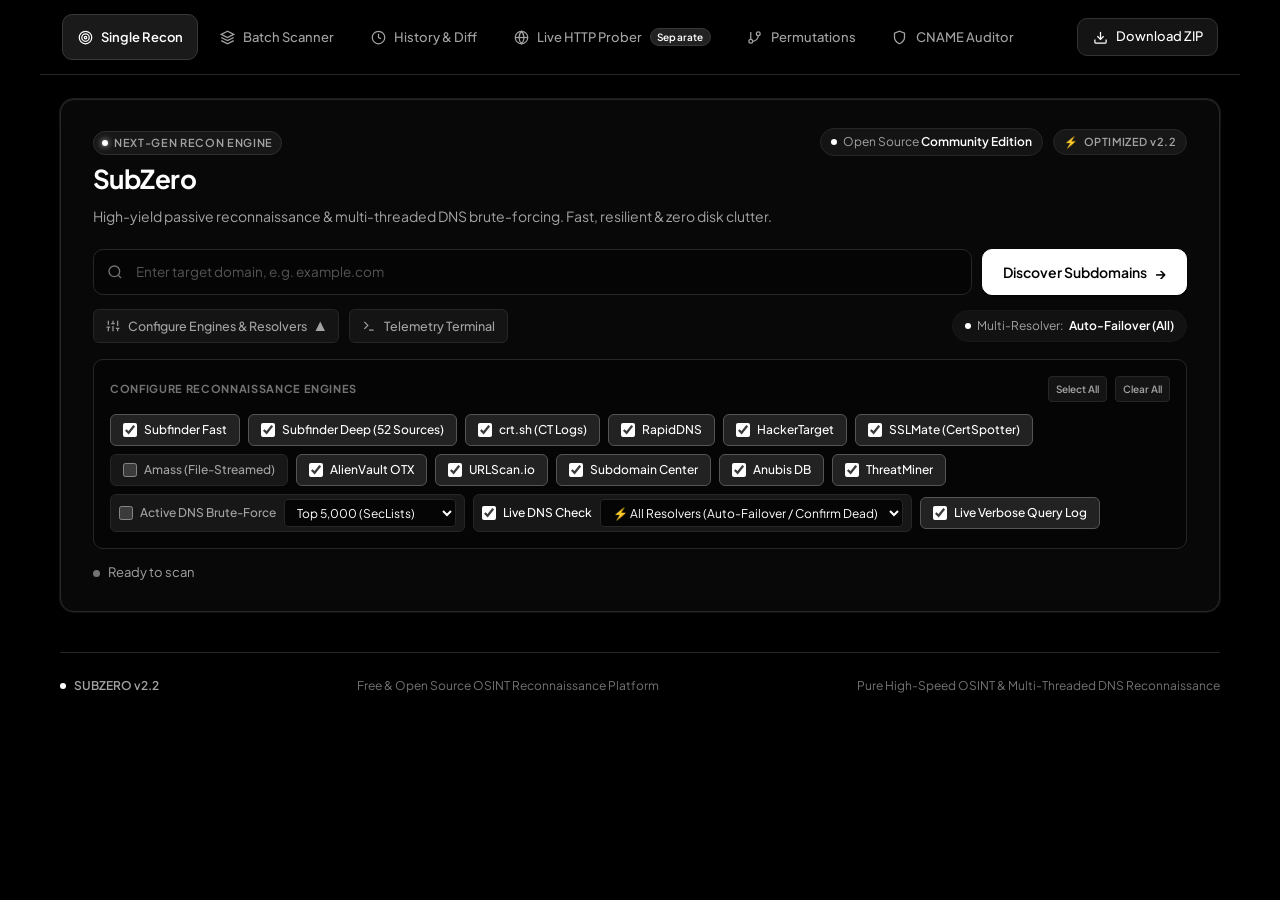
==== commit e286884a: "Refactor branding to open-source community edition and clean UI attributions" ====
--- a/templates/index.html
+++ b/templates/index.html
@@ -3,9 +3,9 @@
 <head>
   <meta charset="utf-8">
   <meta name="viewport" content="width=device-width,initial-scale=1">
-  <meta name="author" content="Gulam Khan">
-  <meta name="description" content="SubZero - Enterprise OSINT Reconnaissance, Multi-Domain Batch Scanner, History Diff & Live Prober Developed by Gulam Khan">
-  <title>SubZero — OSINT & Reconnaissance Platform (by Gulam Khan)</title>
+  <meta name="author" content="SubZero Project">
+  <meta name="description" content="SubZero - Enterprise OSINT Reconnaissance, Multi-Domain Batch Scanner, History Diff & Live Prober">
+  <title>SubZero — OSINT & Reconnaissance Platform</title>
   <link rel="preconnect" href="https://fonts.googleapis.com">
   <link rel="preconnect" href="https://fonts.gstatic.com" crossorigin>
   <link href="https://fonts.googleapis.com/css2?family=Plus+Jakarta+Sans:wght@400;500;600;700;800&family=JetBrains+Mono:wght@400;500;600&display=swap" rel="stylesheet">
@@ -44,7 +44,7 @@
             <span class="nav-icon"><svg viewBox="0 0 24 24" fill="none" stroke="currentColor" stroke-width="2"><path d="M12 22s8-4 8-10V5l-8-3-8 3v7c0 6 8 10 8 10z"/></svg></span>
             <span class="nav-title">CNAME Auditor</span>
           </button>
-          <a href="/api/download/zip" class="nav-tab nav-tab-download" download="SubZero_Pro_by_Gulam_Khan.zip" title="Download Complete Project ZIP (Portable & Ready-to-Run)" style="text-decoration: none; margin-left: auto;">
+          <a href="/api/download/zip" class="nav-tab nav-tab-download" download="SubZero_Pro.zip" title="Download Complete Project ZIP (Portable & Ready-to-Run)" style="text-decoration: none; margin-left: auto;">
             <span class="nav-icon"><svg viewBox="0 0 24 24" fill="none" stroke="currentColor" stroke-width="2"><path d="M21 15v4a2 2 0 0 1-2 2H5a2 2 0 0 1-2-2v-4"/><polyline points="7 10 12 15 17 10"/><line x1="12" y1="15" x2="12" y2="3"/></svg></span>
             <span class="nav-title">Download ZIP</span>
           </a>
@@ -69,7 +69,7 @@
           <div class="brand-right">
             <div class="developer-pill">
               <span class="dev-badge-dot"></span>
-              <span class="dev-text">Developed by <strong class="dev-author">Gulam Khan</strong></span>
+              <span class="dev-text">Open Source <strong class="dev-author">Community Edition</strong></span>
             </div>
             <div class="hud-status-badge">
               <span class="hud-icon">⚡</span>
@@ -287,7 +287,7 @@
             </div>
           </div>
           <div id="terminal-body" class="terminal-body">
-            <div class="terminal-line log-info">[00:00:00] SubZero v2.2 • Developed by Gulam Khan</div>
+            <div class="terminal-line log-info">[00:00:00] SubZero v2.2 • High-Speed OSINT Engine Ready</div>
             <div class="terminal-line muted-line">[00:00:00] Backend ready. Specifically streaming Active DNS brute-force queries (#0001, #0002...) live here...</div>
           </div>
         </div>
@@ -457,7 +457,7 @@
           <div class="brand-right">
             <div class="developer-pill">
               <span class="dev-badge-dot"></span>
-              <span class="dev-text">Developed by <strong class="dev-author">Gulam Khan</strong></span>
+              <span class="dev-text">Open Source <strong class="dev-author">Community Edition</strong></span>
             </div>
           </div>
         </div>
@@ -850,7 +850,7 @@
           <div class="brand-right">
             <div class="developer-pill">
               <span class="dev-badge-dot"></span>
-              <span class="dev-text">Developed by <strong class="dev-author">Gulam Khan</strong></span>
+              <span class="dev-text">Open Source <strong class="dev-author">Community Edition</strong></span>
             </div>
           </div>
         </div>
@@ -951,7 +951,7 @@
           <div class="brand-right">
             <div class="developer-pill">
               <span class="dev-badge-dot"></span>
-              <span class="dev-text">Developed by <strong class="dev-author">Gulam Khan</strong></span>
+              <span class="dev-text">Open Source <strong class="dev-author">Community Edition</strong></span>
             </div>
           </div>
         </div>
@@ -1062,7 +1062,7 @@
           <div class="brand-right">
             <div class="developer-pill">
               <span class="dev-badge-dot"></span>
-              <span class="dev-text">Developed by <strong class="dev-author">Gulam Khan</strong></span>
+              <span class="dev-text">Open Source <strong class="dev-author">Community Edition</strong></span>
             </div>
           </div>
         </div>
@@ -1155,7 +1155,7 @@
           <div class="brand-right">
             <div class="developer-pill">
               <span class="dev-badge-dot"></span>
-              <span class="dev-text">Developed by <strong class="dev-author">Gulam Khan</strong></span>
+              <span class="dev-text">Open Source <strong class="dev-author">Community Edition</strong></span>
             </div>
           </div>
         </div>
@@ -1249,7 +1249,7 @@
           <span class="footer-title">SUBZERO v2.2</span>
         </div>
         <div class="footer-dev">
-          Designed & Developed by <strong class="author-name">Gulam Khan</strong>
+          Free &amp; Open Source OSINT Reconnaissance Platform
         </div>
         <div class="footer-copy">
           Pure High-Speed OSINT & Multi-Threaded DNS Reconnaissance
@@ -2429,7 +2429,7 @@
 
       if (linkId === 'link-txt') {
         const filterLabel = currentStatusFilter !== 'all' ? ` (${currentStatusFilter.toUpperCase()})` : '';
-        const header = `# SubZero • Developed by Gulam Khan\n# Target: ${targetDomain} • Total Found${filterLabel}: ${filtered.length}\n\n`;
+        const header = `# SubZero • Target: ${targetDomain} • Total Found${filterLabel}: ${filtered.length}\n\n`;
         const body = header + filtered.map(r => r.subdomain).join('\n') + '\n';
         const blob = new Blob([body], { type: 'text/plain;charset=utf-8' });
         triggerDownloadBlob(blob, `${targetDomain}${suffix}_subdomains.txt`);
@@ -2437,7 +2437,7 @@
         const headers = ['subdomain', 'sources', 'confidence', 'dns', 'primary_ip', 'waf_provider', 'is_origin', 'dns_resolver', 'dns_ips'];
         const filterNote = currentStatusFilter !== 'all' ? ` [Filter: ${currentStatusFilter.toUpperCase()}]` : '';
         const rows = [
-          `"# SubZero","Developed by Gulam Khan","Target: ${targetDomain}${filterNote}"`,
+          `"# SubZero","Target: ${targetDomain}${filterNote}"`,
           headers.join(',')
         ];
         filtered.forEach(r => {
@@ -2471,7 +2471,7 @@
         });
         const sortedIps = Array.from(allIps).sort();
         const filterLabel = currentStatusFilter !== 'all' ? ` (${currentStatusFilter.toUpperCase()})` : '';
-        const header = `# SubZero • Developed by Gulam Khan\n# Target: ${targetDomain} • Unique Resolved IPs${filterLabel}: ${sortedIps.length}\n\n`;
+        const header = `# SubZero • Target: ${targetDomain} • Unique Resolved IPs${filterLabel}: ${sortedIps.length}\n\n`;
         const body = header + sortedIps.join('\n') + '\n';
         const blob = new Blob([body], { type: 'text/plain;charset=utf-8' });
         triggerDownloadBlob(blob, `${targetDomain}${suffix}_unique_ips.txt`);
--- a/static/style.css
+++ b/static/style.css
@@ -1,7 +1,7 @@
 /* ==========================================================================
    SUBZERO — HIGH-PRECISION RECONNAISSANCE PLATFORM
    Monochrome / Black & White Minimalist Design System
-   Developed by: Gulam Khan
+   Open Source Community Edition
    ========================================================================== */
 
 :root {
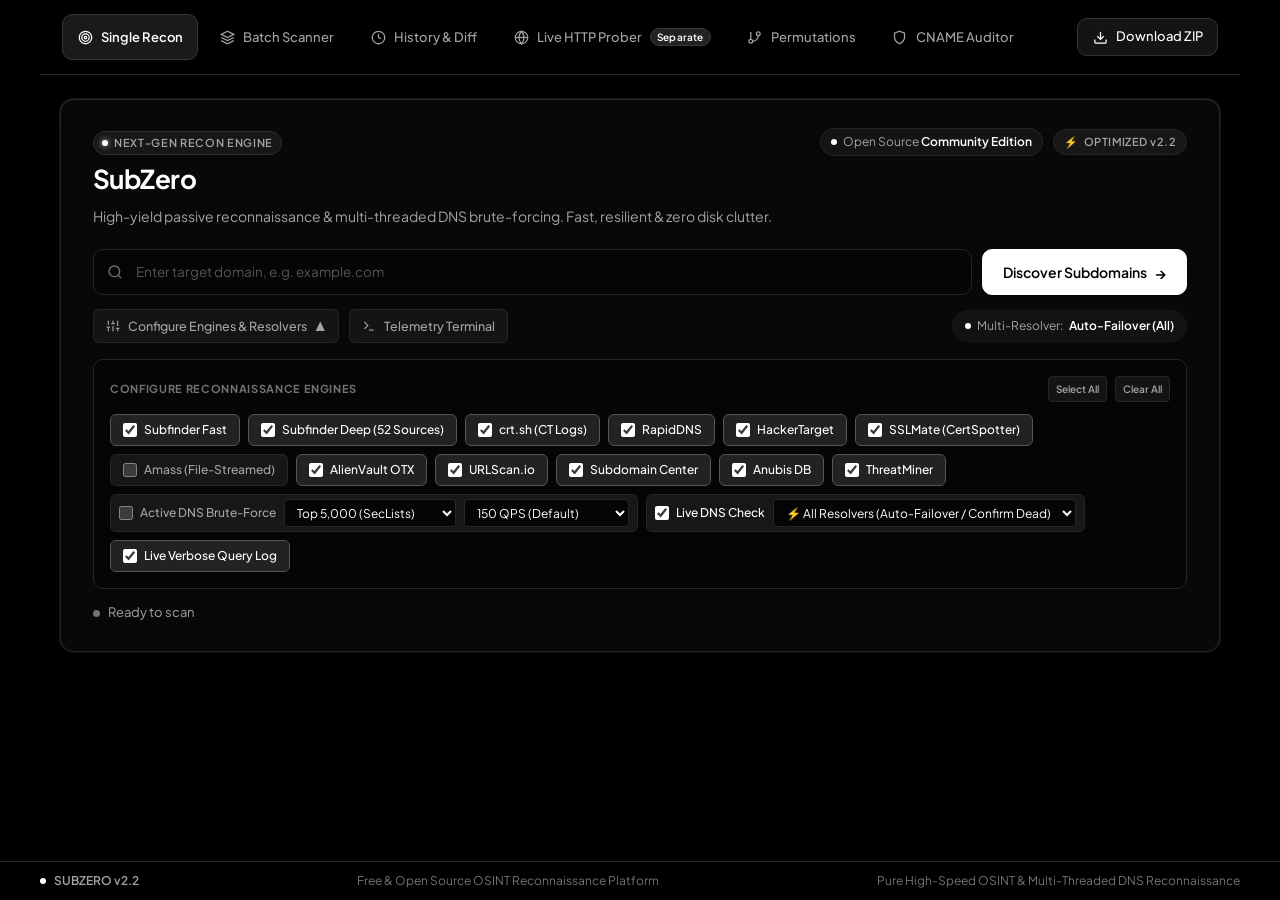
==== commit ab8395f7: "feat: add routes/services modular architecture, UI polish, SKILL runbook, and bug fixes" ====
--- a/templates/index.html
+++ b/templates/index.html
@@ -192,6 +192,13 @@
                 <option value="10000">Deep 10,000 (SecLists)</option>
                 <option value="20000">Extreme 20,000</option>
                 <option value="1500">Fast 1,500</option>
+              </select>
+              <select id="dns-rate-limit" class="wordlist-select" title="Max queries-per-second (QPS) rate cap — lower values are stealthier and safer for bulk scans">
+                <option value="50">50 QPS (Stealth)</option>
+                <option value="100">100 QPS (Safe)</option>
+                <option value="150" selected>150 QPS (Default)</option>
+                <option value="300">300 QPS (Fast)</option>
+                <option value="500">500 QPS (Aggressive)</option>
               </select>
             </div>
 
@@ -560,6 +567,13 @@
                 <option value="20000">Extreme 20,000</option>
                 <option value="1500">Fast 1,500</option>
               </select>
+              <select id="batch-dns-rate-limit" class="wordlist-select" title="Max queries-per-second (QPS) rate cap — lower values are stealthier and safer for bulk scans">
+                <option value="50">50 QPS (Stealth)</option>
+                <option value="100">100 QPS (Safe)</option>
+                <option value="150" selected>150 QPS (Default)</option>
+                <option value="300">300 QPS (Fast)</option>
+                <option value="500">500 QPS (Aggressive)</option>
+              </select>
             </div>
 
             <!-- Batch Multi-Resolver Live DNS Check Group -->
@@ -987,6 +1001,16 @@
                 <option value="system">System Local OS</option>
               </select>
             </div>
+            <div class="active-group resolver-group" style="padding: 4px 10px;">
+              <span style="font-size: 11px; font-weight: 700; color: #38bdf8;" title="Safe rate limiting with randomized micro-jitter to prevent WAF bans">RATE CAP:</span>
+              <select id="prober-rate-limit" class="resolver-select" title="HTTP probe rate limit with jitter to avoid WAF 429s and IP bans">
+                <option value="10">10 req/s (Stealth / Anti-Ban)</option>
+                <option value="15" selected>15 req/s (Safe Recommended)</option>
+                <option value="30">30 req/s (Moderate)</option>
+                <option value="50">50 req/s (Fast)</option>
+                <option value="0">Unlimited (Aggressive)</option>
+              </select>
+            </div>
             <button type="button" class="term-btn" onclick="document.getElementById('prober-hosts').value = ''; updateProberCount();">Clear</button>
           </div>
         </div>
@@ -1670,6 +1694,7 @@
             validate_dns: validateDns,
             active_dns: activeDns,
             active_wordlist: document.getElementById('active-wordlist').value,
+            dns_rate_limit: parseInt(document.getElementById('dns-rate-limit') ? document.getElementById('dns-rate-limit').value : '150', 10),
             selected_resolver: document.getElementById('dns-resolver-target') ? document.getElementById('dns-resolver-target').value : 'all',
             verbose_dns: document.getElementById('verbose-dns') ? document.getElementById('verbose-dns').checked : true
           })
@@ -2797,6 +2822,7 @@
             validate_dns: validateDns,
             active_dns: activeDns,
             active_wordlist: activeWordlist,
+            dns_rate_limit: parseInt(document.getElementById('batch-dns-rate-limit') ? document.getElementById('batch-dns-rate-limit').value : '150', 10),
             dns_resolver: selectedResolver,
             selected_resolver: selectedResolver,
             verbose_dns: verboseDns
@@ -3553,6 +3579,7 @@
             hosts: hosts,
             timeout: 4.0,
             concurrency: 25,
+            rate_limit: document.getElementById('prober-rate-limit') ? parseInt(document.getElementById('prober-rate-limit').value, 10) : 15,
             selected_resolver: document.getElementById('prober-resolver-target') ? document.getElementById('prober-resolver-target').value : 'all'
           })
         });
--- a/static/style.css
+++ b/static/style.css
@@ -97,7 +97,7 @@
 .wrap {
   max-width: 1200px;
   margin: 0 auto;
-  padding: 0 20px 60px 20px;
+  padding: 0 20px 80px 20px;
   position: relative;
   z-index: 1;
 }
@@ -2592,17 +2592,28 @@
 }
 
 /* ==========================================================================
-   FOOTER ATTRIBUTION
+   FOOTER ATTRIBUTION (FIXED TO FOOT/BOTTOM OF SCREEN)
    ========================================================================== */
 
 .cyber-footer {
-  margin-top: 40px;
-  padding-top: 24px;
+  position: fixed;
+  bottom: 0;
+  left: 0;
+  right: 0;
+  z-index: 99;
+  margin: 0;
+  padding: 10px 20px;
+  background: rgba(0, 0, 0, 0.92);
+  backdrop-filter: blur(16px);
+  -webkit-backdrop-filter: blur(16px);
   border-top: 1px solid var(--border);
+  box-shadow: 0 -4px 20px rgba(0, 0, 0, 0.85);
   text-align: center;
 }
 
 .footer-wrap {
+  max-width: 1200px;
+  margin: 0 auto;
   display: flex;
   align-items: center;
   justify-content: space-between;
@@ -2638,6 +2649,22 @@
 .footer-copy {
   font-size: 12px;
   color: var(--muted);
+}
+
+@media (max-width: 768px) {
+  .wrap {
+    padding-bottom: 90px;
+  }
+  .cyber-footer {
+    padding: 8px 16px;
+  }
+  .footer-wrap {
+    justify-content: center;
+    gap: 6px;
+  }
+  .footer-copy {
+    display: none;
+  }
 }
 
 /* ==========================================================================
